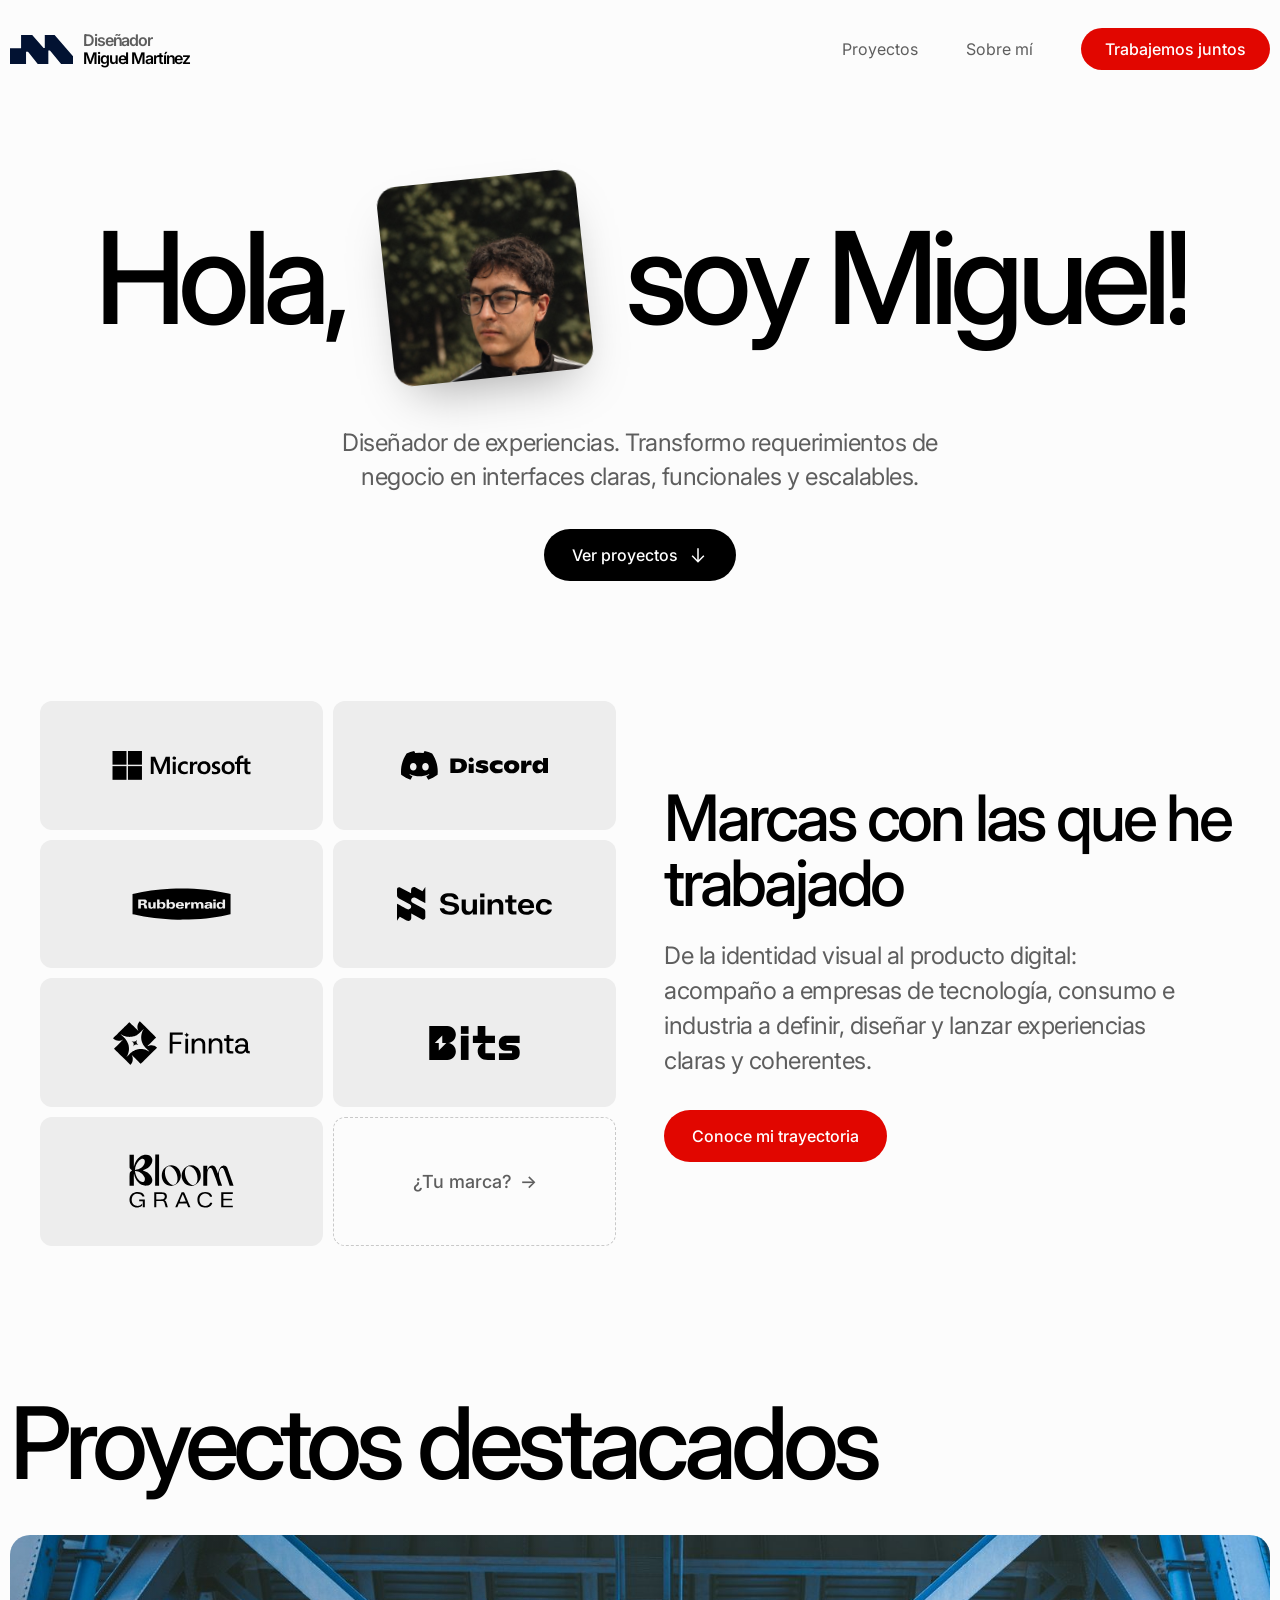
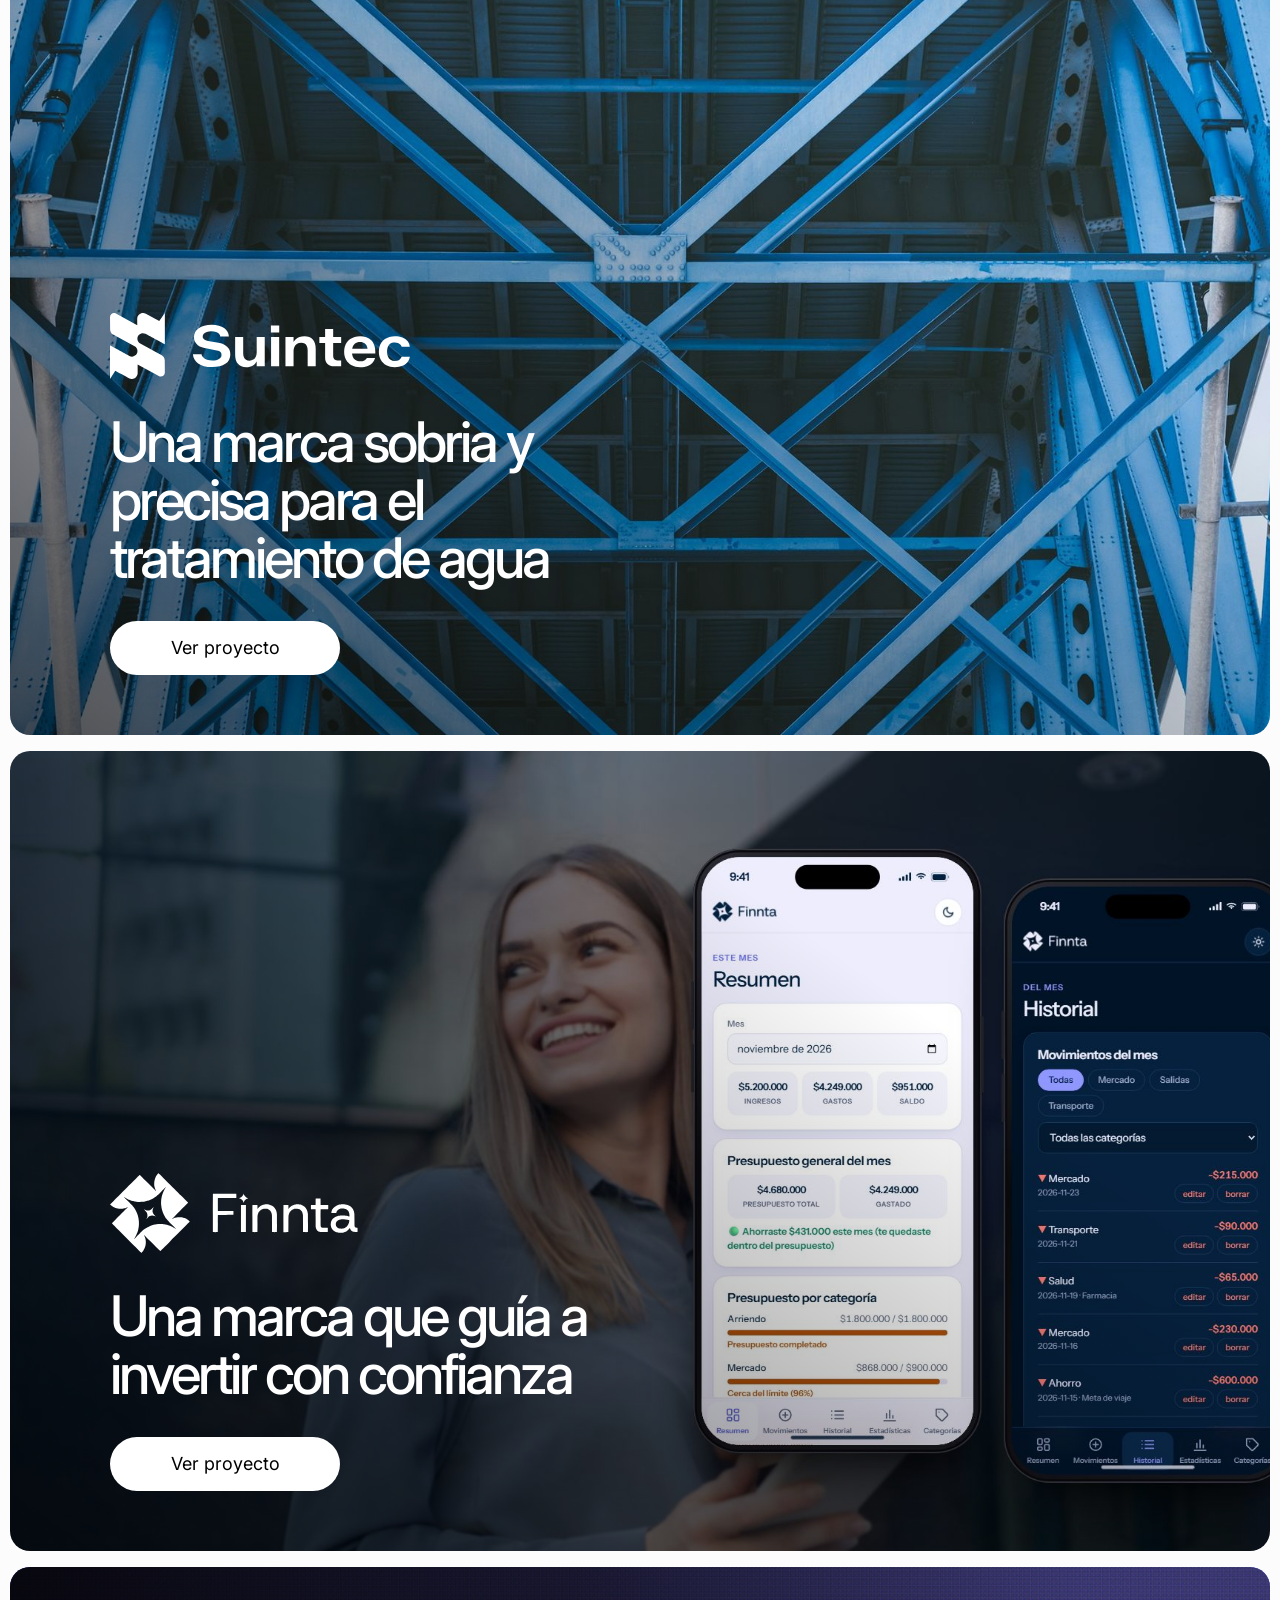
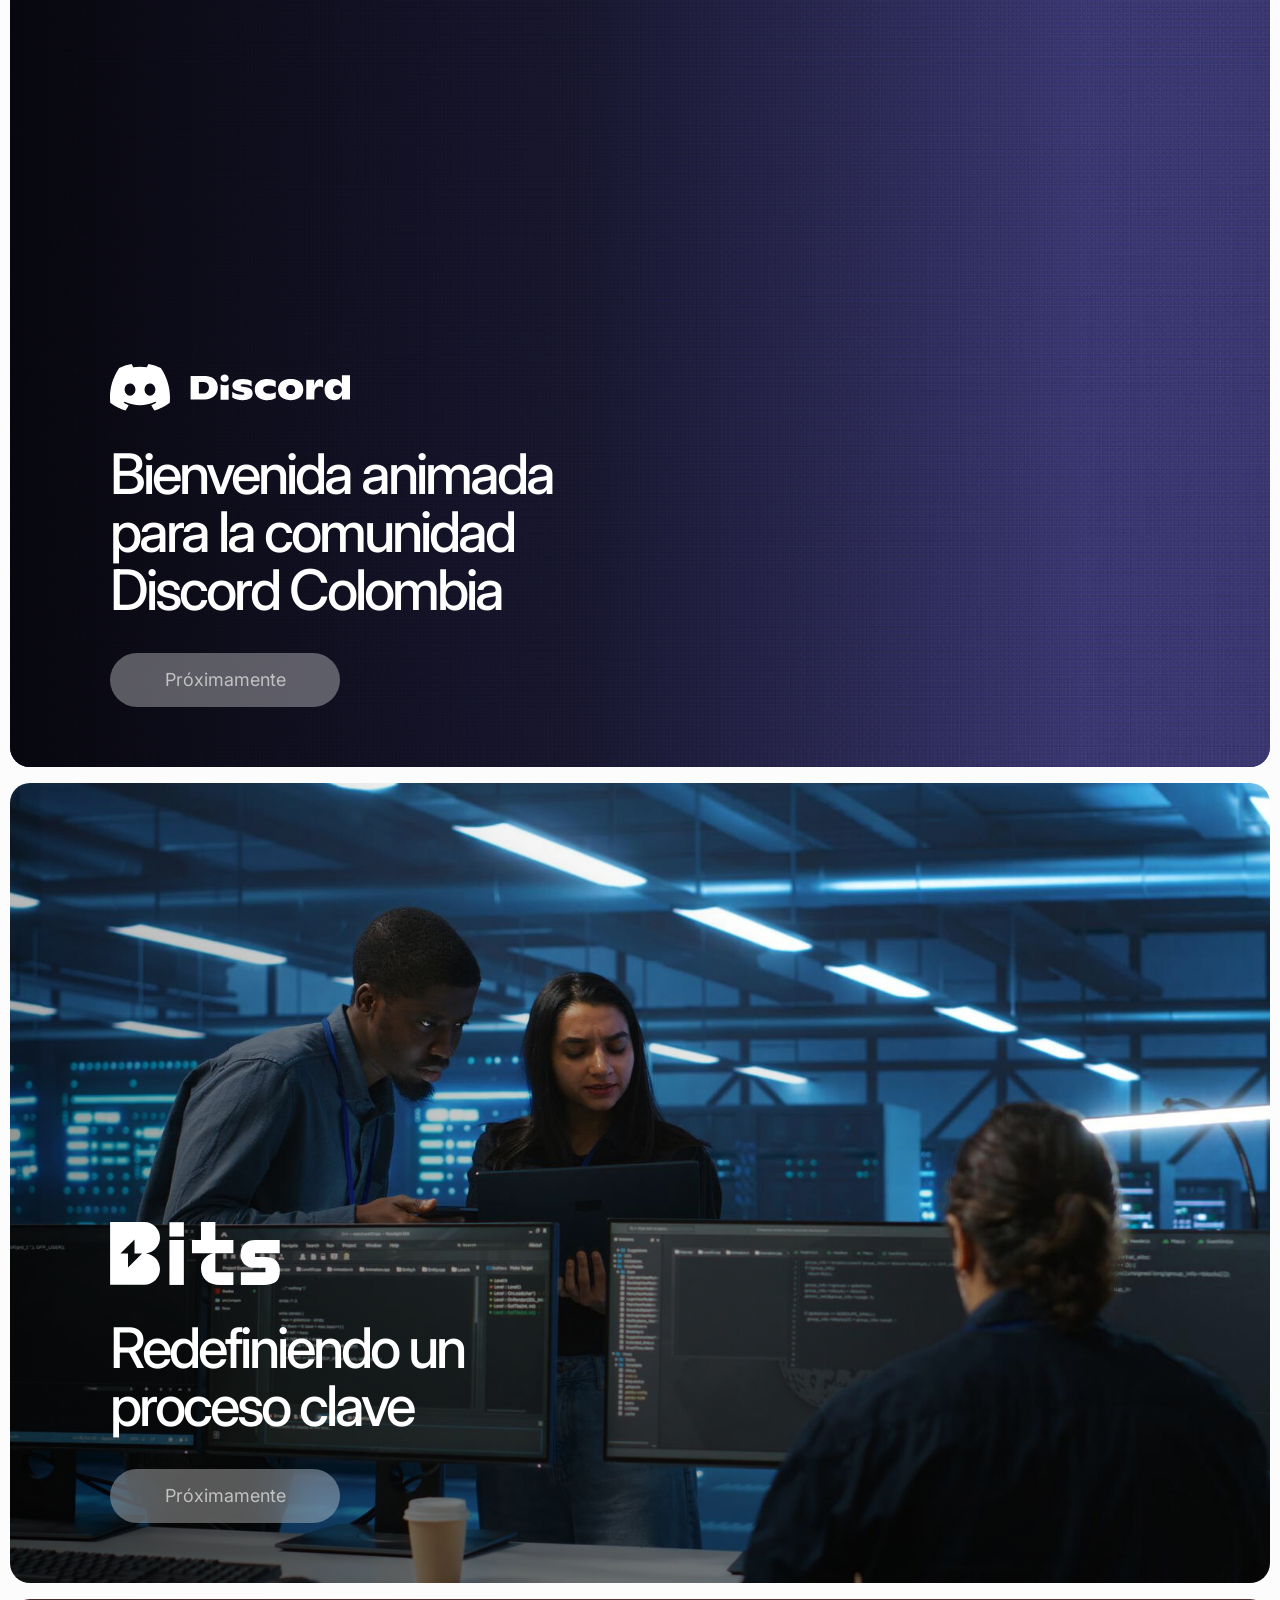
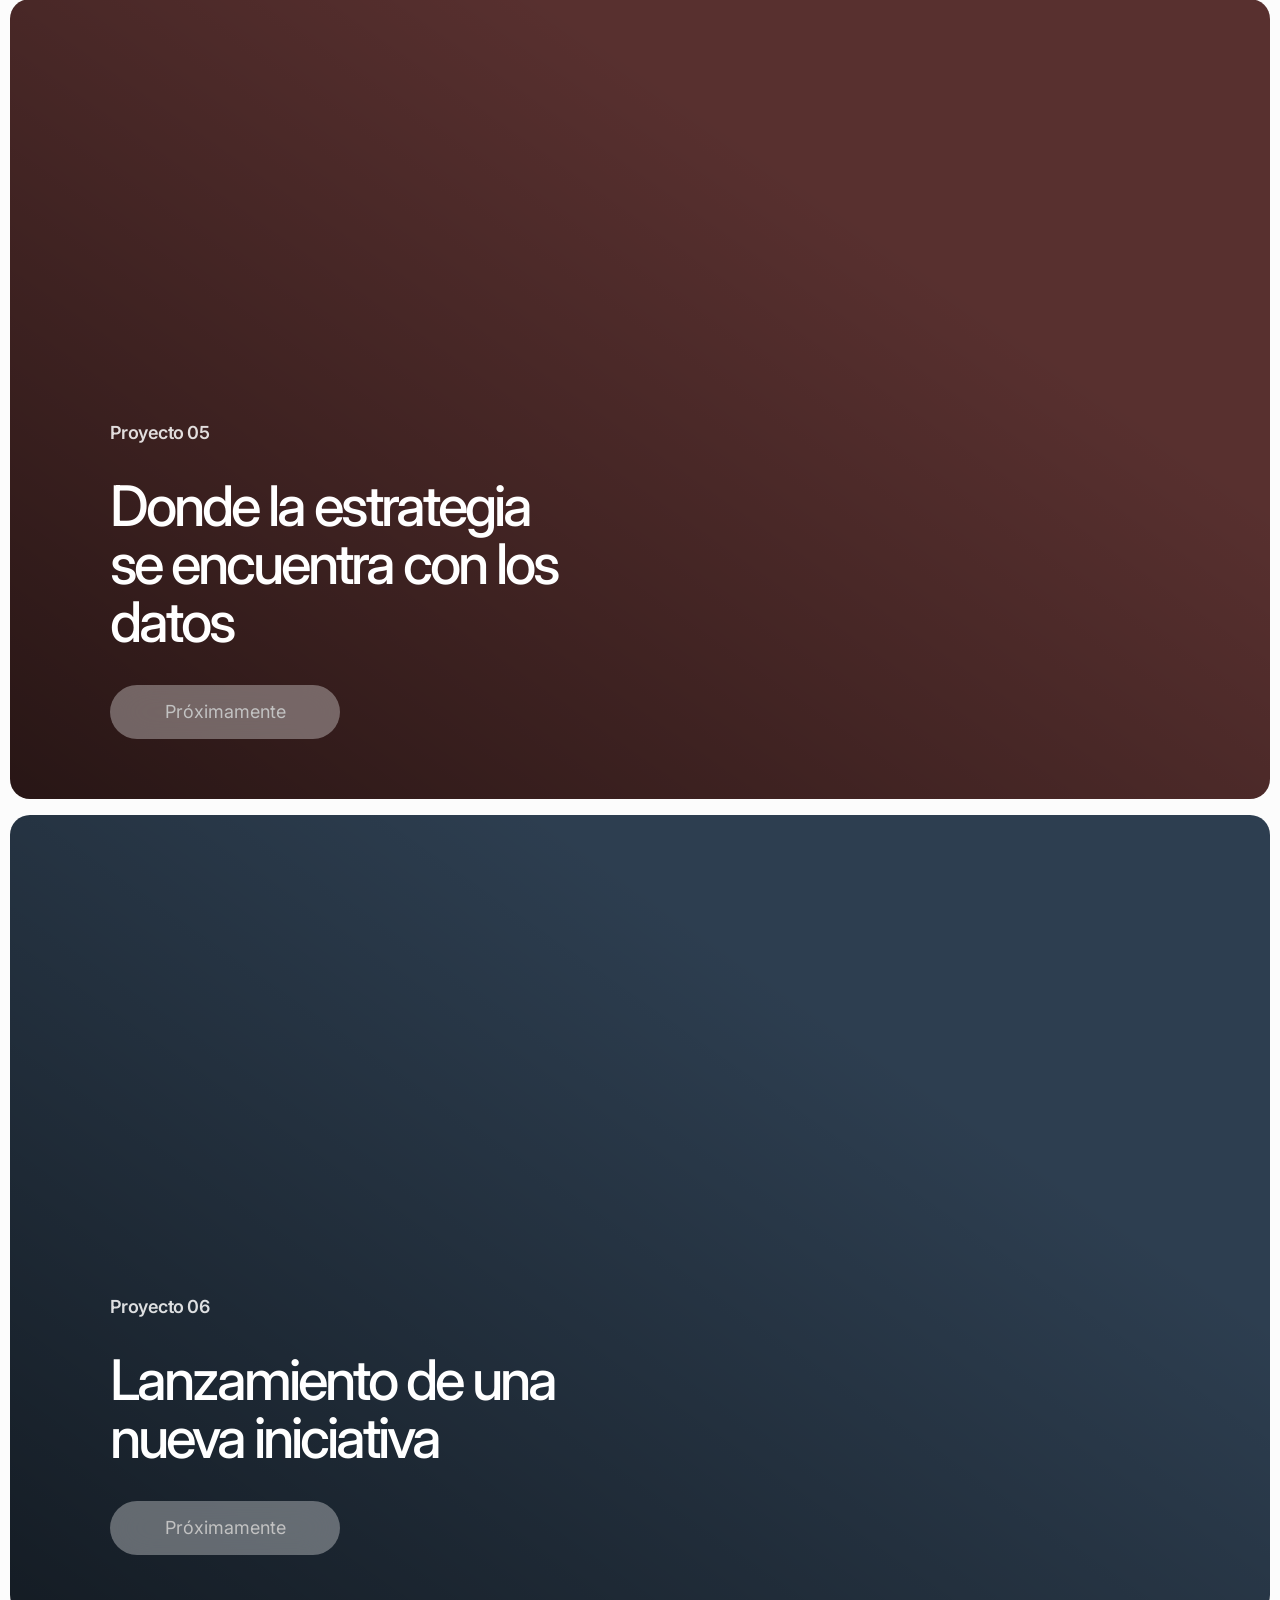
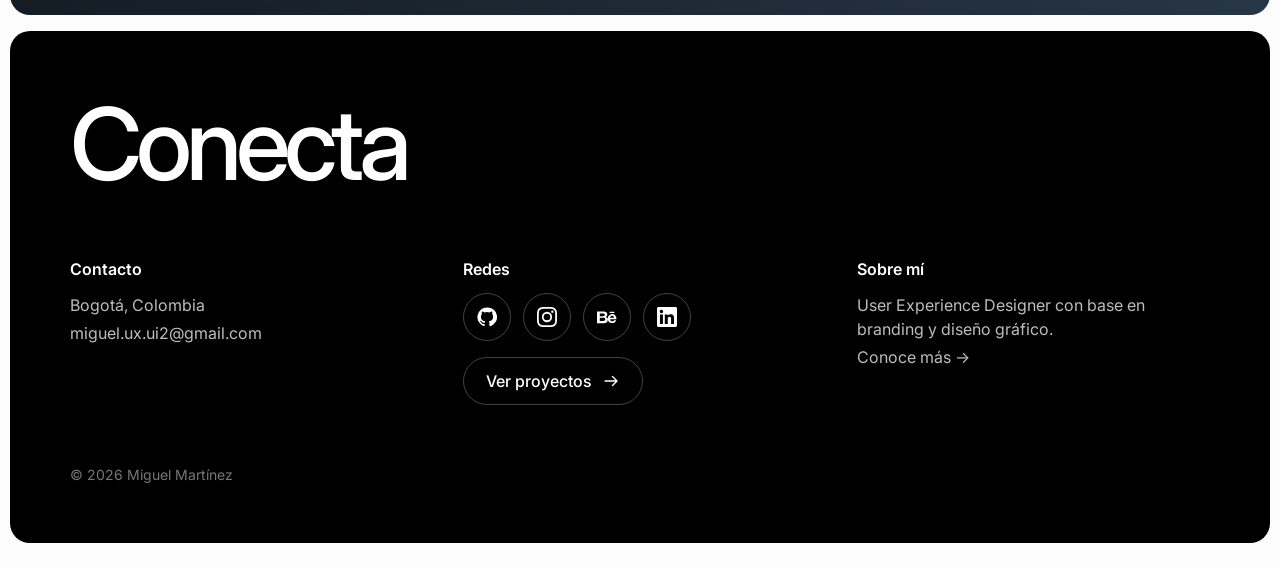
==== index.html @ db111c85 "Integrar main y subir versiones de caché (styles v=24, main v=10, projects v=12) Co-Authored-By: Cla" ====
<!DOCTYPE html>
<html lang="es">
<head>
  <meta charset="utf-8" />
  <meta name="viewport" content="width=device-width, initial-scale=1" />
  <title>Miguel Martínez | Diseñador UX</title>
  <meta name="description" content="Portafolio de Miguel Martínez — User Experience Designer." />
  <link rel="preconnect" href="https://fonts.googleapis.com" />
  <link rel="preconnect" href="https://fonts.gstatic.com" crossorigin />
  <link href="https://fonts.googleapis.com/css2?family=Inter:wght@300;400;500;600;700&display=swap" rel="stylesheet" />
  <link rel="stylesheet" href="css/styles.css?v=24" />
  <link rel="icon" href="favicon.svg" type="image/svg+xml" />
  <link rel="icon" href="favicon-32.png" type="image/png" sizes="32x32" />
  <link rel="icon" href="favicon-16.png" type="image/png" sizes="16x16" />
  <link rel="apple-touch-icon" href="apple-touch-icon.png" />
  <script>
    /* Animación de entrada del hero: solo en la primera visita */
    try {
      if (!localStorage.getItem("heroIntroVisto") && !matchMedia("(prefers-reduced-motion: reduce)").matches) {
        document.documentElement.classList.add("hero-intro");
        localStorage.setItem("heroIntroVisto", "1");
      }
    } catch (e) {}
  </script>
</head>
<body>

  <!-- ===== Navegación ===== -->
  <header class="navbar">
    <a href="./" class="brand" aria-label="Inicio">
      <svg class="brand-mark" viewBox="0 0 1206 553" aria-hidden="true" focusable="false"><polygon fill="currentColor" points="212,0 425,0 643,250 666,250 666,0 854,0 1206,405 1206,553 978,553 765,296 734,296 734,553 531,553 345,320 307,320 307,553 0,553 0,251 212,251"/></svg>
      <span class="brand-name">
        <span class="brand-role">Diseñador</span>
        <span class="brand-title">Miguel Martínez</span>
      </span>
    </a>

    <button class="menu-button" aria-label="Abrir menú" aria-expanded="false">
      <span></span><span></span>
    </button>

    <nav class="nav-menu">
      <a href="proyectos" class="nav-link">Proyectos</a>
      <a href="sobre-mi" class="nav-link">Sobre mí</a>
      <a href="#contacto" class="nav-cta">Trabajemos juntos</a>
    </nav>
  </header>

  <!-- ===== Hero: Hola, soy Miguel! ===== -->
  <section class="hero" aria-labelledby="hero-title">
    <h1 id="hero-title" class="hero-title" aria-label="Hola, soy Miguel!">
      <span class="hero-word" aria-hidden="true"><span class="hero-char" style="--i:0">H</span><span class="hero-char" style="--i:1">o</span><span class="hero-char" style="--i:2">l</span><span class="hero-char" style="--i:3">a</span><span class="hero-char" style="--i:4">,</span></span>
      <span class="hero-photo" aria-hidden="true" style="--i:6">
        <img src="img/Imagenes/retrato-miguel.jpg" alt="" width="941" height="1672" fetchpriority="high" />
      </span>
      <span class="hero-word" aria-hidden="true"><span class="hero-char" style="--i:7">s</span><span class="hero-char" style="--i:8">o</span><span class="hero-char" style="--i:9">y</span> <span class="hero-char" style="--i:10">M</span><span class="hero-char" style="--i:11">i</span><span class="hero-char" style="--i:12">g</span><span class="hero-char" style="--i:13">u</span><span class="hero-char" style="--i:14">e</span><span class="hero-char" style="--i:15">l</span><span class="hero-char" style="--i:16">!</span></span>
    </h1>
    <p class="hero-lead">Diseñador de experiencias. Transformo requerimientos de negocio en interfaces claras, funcionales y escalables.</p>
    <a href="#proyectos" class="hero-cta">
      Ver proyectos
      <svg viewBox="0 0 24 24" fill="none" stroke="currentColor" stroke-width="1.8" aria-hidden="true"><path d="M12 4v16M5 13l7 7 7-7"/></svg>
    </a>
  </section>

  <!-- ===== Marcas con las que he trabajado ===== -->
  <section class="clients" aria-labelledby="clients-title">
    <ul class="clients-grid" aria-label="Marcas con las que he trabajado">
      <li class="clients-tile"><img src="img/logos/clientes/microsoft.svg" alt="Microsoft" width="512" height="110" loading="lazy" style="--h: 30px" /></li>
      <li class="clients-tile"><img src="img/logos/clientes/discord.svg" alt="Discord" width="512" height="100" loading="lazy" style="--h: 29px" /></li>
      <li class="clients-tile"><img src="img/logos/clientes/rubbermaid.svg" alt="Rubbermaid" width="1275" height="414" loading="lazy" style="--h: 32px" /></li>
      <li class="clients-tile"><a href="suintec" aria-label="Suintec, ver caso de estudio"><img src="img/logos/clientes/suintec.svg" alt="" width="783" height="171" loading="lazy" style="--h: 34px" /></a></li>
      <li class="clients-tile"><a href="finnta" aria-label="Finnta, ver caso de estudio"><img src="img/logos/clientes/finnta.svg" alt="" width="1370" height="442" loading="lazy" style="--h: 44px" /></a></li>
      <li class="clients-tile"><img src="img/logos/clientes/bits.svg" alt="Bits" width="1787" height="664" loading="lazy" style="--h: 34px" /></li>
      <li class="clients-tile"><img src="img/logos/clientes/bloom-grace.svg" alt="Bloom Grace" width="824" height="422" loading="lazy" style="--h: 54px" /></li>
      <li class="clients-tile clients-tile--cta"><a href="#contacto">¿Tu marca?<span aria-hidden="true">→</span></a></li>
    </ul>
    <div class="clients-text">
      <h2 id="clients-title" class="clients-title">Marcas con las que he trabajado</h2>
      <p class="clients-lead">De la identidad visual al producto digital: acompaño a empresas de tecnología, consumo e industria a definir, diseñar y lanzar experiencias claras y coherentes.</p>
      <a href="sobre-mi" class="hero-cta clients-cta">Conoce mi trayectoria</a>
    </div>
  </section>

  <!-- ===== Proyectos destacados ===== -->
  <main id="proyectos" class="featured-work">
    <h2 class="heading">Proyectos destacados</h2>

    <!-- Las tarjetas se generan desde js/projects.js -->
    <div id="projects" class="case-studies"></div>
  </main>

  <!-- ===== Footer / Contacto ===== -->
  <section id="contacto" class="footer-section">

    <footer class="footer">
      <h2 class="heading">Conecta</h2>
      <div class="footer-grid">
        <div>
          <h3 class="footer-label">Contacto</h3>
          <p>Bogotá, Colombia</p>
          <a href="mailto:miguel.ux.ui2@gmail.com">miguel.ux.ui2@gmail.com</a>
        </div>
        <div>
          <h3 class="footer-label">Redes</h3>
          <ul class="social" aria-label="Redes sociales">
            <li><a href="https://github.com/Miguel-UX-UI" target="_blank" rel="noopener noreferrer" aria-label="GitHub de Miguel Martínez (se abre en una pestaña nueva)" title="GitHub">
              <svg viewBox="0 0 24 24" fill="currentColor" aria-hidden="true" focusable="false"><path d="M12 .5a11.5 11.5 0 0 0-3.64 22.41c.58.1.79-.25.79-.56v-2c-3.2.7-3.88-1.37-3.88-1.37-.52-1.33-1.28-1.69-1.28-1.69-1.05-.71.08-.7.08-.7 1.16.08 1.77 1.19 1.77 1.19 1.03 1.77 2.7 1.26 3.36.96.1-.75.4-1.26.73-1.55-2.55-.29-5.24-1.28-5.24-5.69 0-1.26.45-2.29 1.19-3.1-.12-.29-.52-1.46.11-3.05 0 0 .97-.31 3.17 1.18a11 11 0 0 1 5.77 0c2.2-1.49 3.17-1.18 3.17-1.18.63 1.59.23 2.76.11 3.05.74.81 1.19 1.84 1.19 3.1 0 4.42-2.7 5.39-5.26 5.68.41.36.78 1.06.78 2.14v3.17c0 .31.21.67.8.56A11.5 11.5 0 0 0 12 .5Z"/></svg>
            </a></li>
            <li><a href="https://www.instagram.com/branderos.co/" target="_blank" rel="noopener noreferrer" aria-label="Instagram de Branderos (se abre en una pestaña nueva)" title="Instagram">
              <svg viewBox="0 0 24 24" fill="currentColor" aria-hidden="true" focusable="false"><path d="M12 2.16c3.2 0 3.58.01 4.85.07 1.17.05 1.8.25 2.23.41.56.22.96.48 1.38.9.42.42.68.82.9 1.38.16.42.36 1.06.41 2.23.06 1.27.07 1.65.07 4.85s-.01 3.58-.07 4.85c-.05 1.17-.25 1.8-.41 2.23-.22.56-.48.96-.9 1.38-.42.42-.82.68-1.38.9-.42.16-1.06.36-2.23.41-1.27.06-1.65.07-4.85.07s-3.58-.01-4.85-.07c-1.17-.05-1.8-.25-2.23-.41a3.72 3.72 0 0 1-1.38-.9 3.72 3.72 0 0 1-.9-1.38c-.16-.42-.36-1.06-.41-2.23C2.17 15.58 2.16 15.2 2.16 12s.01-3.58.07-4.85c.05-1.17.25-1.8.41-2.23.22-.56.48-.96.9-1.38.42-.42.82-.68 1.38-.9.42-.16 1.06-.36 2.23-.41C8.42 2.17 8.8 2.16 12 2.16M12 0C8.74 0 8.33.01 7.05.07 5.78.13 4.9.33 4.14.63a5.88 5.88 0 0 0-2.13 1.38A5.88 5.88 0 0 0 .63 4.14C.33 4.9.13 5.78.07 7.05.01 8.33 0 8.74 0 12s.01 3.67.07 4.95c.06 1.27.26 2.15.56 2.91.31.79.72 1.46 1.38 2.13a5.88 5.88 0 0 0 2.13 1.38c.76.3 1.64.5 2.91.56C8.33 23.99 8.74 24 12 24s3.67-.01 4.95-.07c1.27-.06 2.15-.26 2.91-.56a5.88 5.88 0 0 0 2.13-1.38 5.88 5.88 0 0 0 1.38-2.13c.3-.76.5-1.64.56-2.91.06-1.28.07-1.69.07-4.95s-.01-3.67-.07-4.95c-.06-1.27-.26-2.15-.56-2.91a5.88 5.88 0 0 0-1.38-2.13A5.88 5.88 0 0 0 19.86.63C19.1.33 18.22.13 16.95.07 15.67.01 15.26 0 12 0Zm0 5.84a6.16 6.16 0 1 0 0 12.32 6.16 6.16 0 0 0 0-12.32ZM12 16a4 4 0 1 1 0-8 4 4 0 0 1 0 8Zm6.4-11.85a1.44 1.44 0 1 0 0 2.88 1.44 1.44 0 0 0 0-2.88Z"/></svg>
            </a></li>
            <li><a href="https://www.behance.net/MMMartinez" target="_blank" rel="noopener noreferrer" aria-label="Behance de Miguel Martínez (se abre en una pestaña nueva)" title="Behance">
              <svg viewBox="0 0 24 24" fill="currentColor" aria-hidden="true" focusable="false"><path d="M7.8 5.5c.67 0 1.28.06 1.83.18.55.12 1.02.31 1.42.58.39.27.7.62.92 1.07.22.44.33.99.33 1.64 0 .7-.16 1.29-.48 1.76-.32.47-.79.85-1.42 1.15.86.25 1.5.68 1.92 1.3.42.62.63 1.37.63 2.25 0 .71-.14 1.32-.41 1.84-.27.52-.64.94-1.1 1.27-.46.33-.99.57-1.58.73-.59.16-1.2.24-1.83.24H0V5.5h7.8Zm-.41 5.46c.56 0 1.01-.13 1.37-.4.36-.26.53-.69.53-1.28 0-.33-.06-.6-.18-.81a1.3 1.3 0 0 0-.47-.49 1.97 1.97 0 0 0-.68-.25 4.2 4.2 0 0 0-.8-.07H3.37v3.3h4.02Zm.2 5.73c.31 0 .6-.03.88-.09.28-.06.52-.16.73-.3.21-.14.38-.33.5-.57.13-.24.19-.55.19-.92 0-.73-.21-1.25-.62-1.56-.41-.31-.96-.47-1.64-.47H3.37v3.91H7.6ZM16.48 16.6c.42.41 1.03.62 1.82.62.57 0 1.06-.14 1.47-.43.41-.29.66-.59.75-.91h2.48c-.4 1.23-1.01 2.11-1.83 2.64-.82.53-1.81.8-2.98.8-.81 0-1.54-.13-2.19-.39a4.6 4.6 0 0 1-1.65-1.1 4.97 4.97 0 0 1-1.04-1.7 6.23 6.23 0 0 1-.37-2.18c0-.77.13-1.49.38-2.15a5.04 5.04 0 0 1 2.78-2.89 5.4 5.4 0 0 1 2.14-.42c.88 0 1.65.17 2.31.51.66.34 1.2.8 1.62 1.38.42.58.72 1.24.91 1.98.18.74.25 1.51.19 2.32h-7.4c.04.93.28 1.6.71 2.01Zm3.18-5.4c-.34-.37-.85-.56-1.54-.56-.45 0-.82.08-1.12.23-.3.15-.53.34-.71.56-.18.22-.3.46-.37.71-.07.25-.11.47-.12.67h4.58c-.13-.71-.37-1.24-.72-1.61Zm-4.5-5.37h5.74v1.4h-5.74v-1.4Z"/></svg>
            </a></li>
            <li><a href="https://www.linkedin.com/in/miguelmartinezmo/" target="_blank" rel="noopener noreferrer" aria-label="LinkedIn de Miguel Martínez (se abre en una pestaña nueva)" title="LinkedIn">
              <svg viewBox="0 0 24 24" fill="currentColor" aria-hidden="true" focusable="false"><path d="M20.45 20.45h-3.56v-5.57c0-1.33-.02-3.04-1.85-3.04-1.85 0-2.14 1.45-2.14 2.94v5.67H9.34V9h3.41v1.56h.05c.48-.9 1.64-1.85 3.37-1.85 3.6 0 4.27 2.37 4.27 4.67v6.07ZM5.34 7.43a2.06 2.06 0 1 1 0-4.13 2.06 2.06 0 0 1 0 4.13ZM7.12 20.45H3.56V9h3.56v11.45ZM22.22 0H1.77C.79 0 0 .77 0 1.73v20.54C0 23.23.79 24 1.77 24h20.45c.98 0 1.78-.77 1.78-1.73V1.73C24 .77 23.2 0 22.22 0Z"/></svg>
            </a></li>
          </ul>
          <a href="proyectos" class="footer-button">Ver proyectos<svg viewBox="0 0 24 24" fill="none" stroke="currentColor" stroke-width="1.8" stroke-linecap="round" stroke-linejoin="round" aria-hidden="true" focusable="false"><path d="M4 12h16M14 6l6 6-6 6"/></svg></a>
        </div>
        <div>
          <h3 class="footer-label">Sobre mí</h3>
          <p>User Experience Designer con base en branding y diseño gráfico.</p>
          <a href="sobre-mi">Conoce más →</a>
        </div>
      </div>
      <p class="footer-copy">© <span id="year"></span> Miguel Martínez</p>
    </footer>
  </section>

  <script src="js/projects.js?v=12"></script>
  <script src="js/main.js?v=10"></script>
</body>
</html>
---- css/styles.css ----
/* ===== Base ===== */
:root {
  --bg: #fcfcfc;
  --text: #000;
  --muted: #5e5e5e;
  --hover: #dfdfdf;
  --red: #e10600;
  --red-dark: #b00500;
  --radius: 20px;
  --max: 1440px;
  --font: "Inter", system-ui, -apple-system, "Segoe UI", sans-serif;
}

*,
*::before,
*::after { box-sizing: border-box; }

html { scroll-behavior: smooth; overflow-x: hidden; }

body {
  margin: 0;
  background: var(--bg);
  color: var(--text);
  font-family: var(--font);
  -webkit-font-smoothing: antialiased;
  overflow-x: clip;
}

a { color: inherit; text-decoration: none; }
img { max-width: 100%; display: block; }

/* ===== Navbar ===== */
.navbar {
  display: flex;
  align-items: center;
  justify-content: space-between;
  width: min(var(--max), 100% - 20px);
  margin: 24px auto;
  padding: 0;
  height: 50px;
  position: relative;
  z-index: 10;
}

.brand { display: flex; align-items: center; gap: 10px; }

.brand-mark {
  display: block;
  width: 63px;
  height: 29px; /* alto de la mayúscula de "Diseñador" a la línea base de "Miguel Martínez" */
  flex: none;
  color: #021232;
}

.brand-name { display: flex; flex-direction: column; gap: 2px; }
.brand-role,
.brand-title {
  font-size: 16px;
  font-weight: 600;
  letter-spacing: -.07em;
  line-height: 1;
}
.brand-role { color: var(--muted); }

.nav-menu { display: flex; align-items: center; }

.nav-link {
  display: inline-flex;
  align-items: center;
  height: 42px;
  padding: 0 24px;
  border-radius: 180px;
  font-size: 16px;
  color: var(--muted);
  transition: background-color .4s, color .4s;
}
.nav-link:hover { background: var(--hover); color: var(--text); }
.nav-link.is-current { color: var(--text); font-weight: 500; }

.nav-cta {
  display: inline-flex;
  align-items: center;
  height: 42px;
  margin-left: 24px;
  padding: 0 24px;
  border-radius: 180px;
  font-size: 16px;
  font-weight: 500;
  color: #fff;
  background: var(--red);
  transition: background-color .4s, transform .4s;
}
.nav-cta:hover { background: var(--red-dark); transform: scale(1.04); }

.menu-button {
  display: none;
  background: none;
  border: 0;
  width: 40px;
  height: 40px;
  cursor: pointer;
  flex-direction: column;
  justify-content: center;
  gap: 6px;
  padding: 8px;
}
.menu-button span { display: block; height: 2px; background: #000; }

/* ===== Títulos grandes ===== */
.heading {
  margin: 0 0 40px;
  font-size: 100px;
  font-weight: 500;
  line-height: 1.05;
  letter-spacing: -6px;
}

/* ===== Hero inicio: "Hola, soy Miguel!" ===== */
.hero {
  width: min(var(--max), 100% - 20px);
  margin: 0 auto;
  padding: 80px 0 120px;
  text-align: center;
}
.hero-title {
  display: flex;
  flex-wrap: wrap;
  align-items: center;
  justify-content: center;
  gap: 8px 40px;
  margin: 0;
  font-size: 128px;
  font-weight: 500;
  line-height: 1;
  letter-spacing: -.06em;
}
.hero-word { display: inline-block; }
.hero-photo {
  display: block;
  flex: none;
  width: 200px;
  perspective: 800px;
}
.hero-photo img {
  width: 100%;
  height: auto;
  aspect-ratio: 1 / 1;
  object-fit: cover;
  object-position: center 18%;
  border-radius: var(--radius);
  box-shadow: 0 24px 48px -20px rgba(0, 0, 0, .35);
  transform: rotate(-6deg);
  transition: transform .6s cubic-bezier(.2, .8, .2, 1), box-shadow .6s;
  will-change: transform;
}
.hero-photo.is-tilting img { transition: transform .12s ease-out, box-shadow .6s; }
.hero-lead {
  max-width: 620px;
  margin: 48px auto 0;
  color: var(--muted);
  font-size: 24px;
  line-height: 1.4;
  letter-spacing: -.02em;
}
.hero-cta {
  display: inline-flex;
  align-items: center;
  gap: 10px;
  height: 52px;
  margin-top: 36px;
  padding: 0 28px;
  border-radius: 180px;
  background: #000;
  color: #fff;
  font-size: 16px;
  font-weight: 500;
  transition: background-color .4s, transform .4s;
}
.hero-cta svg { width: 20px; height: 20px; }
.hero-cta:hover { background: #333; transform: scale(1.04); }
.hero-cta:focus-visible { outline: 2px solid #000; outline-offset: 3px; }
/* Entrada del hero (solo primera visita; la clase la pone un script en <head>) */
.hero-char { display: inline-block; }
.hero-intro .hero-word { overflow: hidden; padding-bottom: .16em; margin-bottom: -.16em; }
.hero-intro .hero-char {
  opacity: 0;
  transform: translateY(105%);
  animation: hero-char-in .9s cubic-bezier(.2, .8, .2, 1) forwards;
  animation-delay: calc(.15s + var(--i) * .045s);
}
.hero-intro .hero-photo {
  opacity: 0;
  transform: scale(.6) rotate(10deg);
  animation: hero-photo-in 1s cubic-bezier(.2, .9, .25, 1.15) forwards;
  animation-delay: calc(.15s + var(--i) * .045s);
}
.hero-intro .hero-lead,
.hero-intro .hero-cta {
  opacity: 0;
  transform: translateY(16px);
  animation: hero-fade-up .8s cubic-bezier(.2, .8, .2, 1) forwards;
  animation-delay: 1s;
}
.hero-intro .hero-cta { animation-delay: 1.12s; }
@keyframes hero-char-in { to { opacity: 1; transform: none; } }
@keyframes hero-photo-in { to { opacity: 1; transform: none; } }
@keyframes hero-fade-up { to { opacity: 1; transform: none; } }
#proyectos { scroll-margin-top: 24px; }

@media (max-width: 991px) {
  .hero { padding: 56px 0 96px; }
  .hero-title { font-size: 88px; gap: 8px 28px; }
  .hero-photo { width: 150px; }
}
@media (max-width: 767px) {
  .hero { padding: 40px 0 72px; }
  .hero-title { flex-direction: column; font-size: 60px; gap: 20px; }
  .hero-photo { width: 160px; order: -1; }
  .hero-lead { margin-top: 28px; font-size: 19px; padding: 0 8px; }
}
@media (prefers-reduced-motion: reduce) {
  .hero-photo img, .hero-photo.is-tilting img { transition: none; }
  .hero-intro .hero-char, .hero-intro .hero-photo, .hero-intro .hero-lead, .hero-intro .hero-cta { animation: none; opacity: 1; transform: none; }
}

/* ===== Marcas con las que he trabajado (inicio) ===== */
.clients {
  display: grid;
  grid-template-columns: minmax(0, 1fr) minmax(0, 1fr);
  align-items: center;
  gap: 48px;
  width: min(1200px, 100% - 20px);
  margin: 0 auto;
  padding: 0 0 104px;
}
.clients-grid {
  display: grid;
  grid-template-columns: repeat(2, minmax(0, 1fr));
  gap: 10px;
  margin: 0;
  padding: 0;
  list-style: none;
}
.clients-tile {
  display: grid;
  place-items: center;
  aspect-ratio: 11 / 5;
  border-radius: 12px;
  background: #ededed;
}
.clients-tile > a { display: grid; place-items: center; width: 100%; height: 100%; border-radius: inherit; }
.clients-tile img {
  width: auto;
  height: var(--h, 40px);
  max-width: 70%;
  object-fit: contain;
  transition: transform .4s cubic-bezier(.2, .8, .2, 1);
}
.clients-tile > a:hover img { transform: scale(1.06); }
.clients-tile > a:focus-visible { outline: 2px solid #000; outline-offset: 3px; }
.clients-tile--cta { background: transparent; border: 1.5px dashed #c9c9c9; }
.clients-tile--cta a { gap: 8px; display: flex; align-items: center; justify-content: center; color: var(--muted); font-size: 18px; font-weight: 500; transition: color .3s, background-color .3s; }
.clients-tile--cta a:hover { color: var(--text); background: #f3f3f3; }
.clients-title {
  margin: 0;
  font-size: 64px;
  font-weight: 500;
  line-height: 1.02;
  letter-spacing: -.05em;
}
.clients-lead {
  max-width: 520px;
  margin: 24px 0 0;
  color: var(--muted);
  font-size: 24px;
  line-height: 1.45;
  letter-spacing: -.02em;
}
.clients-text .hero-cta { margin-top: 32px; }
.clients-cta { background: var(--red); }
.clients-cta:hover { background: var(--red-dark); }

@media (max-width: 991px) {
  .clients { grid-template-columns: 1fr; gap: 40px; padding-bottom: 96px; }
  .clients-text { order: -1; }
  .clients-title { font-size: 52px; }
  .clients-lead { font-size: 21px; }
  .clients-grid { grid-template-columns: repeat(4, minmax(0, 1fr)); }
  .clients-tile img { height: calc(var(--h, 40px) * .8); }
}
@media (max-width: 767px) {
  .clients { gap: 28px; padding-bottom: 72px; }
  .clients-text { padding: 0 8px; }
  .clients-title { font-size: 40px; }
  .clients-lead { margin-top: 16px; font-size: 18px; }
  .clients-text .hero-cta { margin-top: 24px; }
  .clients-grid { grid-template-columns: repeat(2, minmax(0, 1fr)); gap: 8px; }
  .clients-tile img { height: calc(var(--h, 40px) * .75); }
}
@media (prefers-reduced-motion: reduce) {
  .clients-tile img { transition: none; }
}

/* ===== Proyectos destacados ===== */
.featured-work { width: min(var(--max), 100% - 20px); margin: 0 auto; padding-top: 40px; }

.case-studies { display: flex; flex-direction: column; gap: 16px; }

.case-study {
  height: 800px;
  border-radius: var(--radius);
  padding: 60px 100px;
  display: flex;
  overflow: hidden;
}

.case-study-content {
  display: flex;
  flex-direction: column;
  justify-content: flex-end;
  gap: 34px;
  width: 100%;
}

.case-study-logo { width: var(--logo-w, 148px); max-width: 100%; height: auto; }
.case-study-client {
  color: #fff;
  font-size: 18px;
  font-weight: 600;
  letter-spacing: -.03em;
  opacity: .85;
}

.case-study-text { display: flex; flex-direction: column; gap: 34px; }
/* Tarjeta con video de fondo */
.case-study.has-video { position: relative; isolation: isolate; }
.case-study-video { position: absolute; inset: 0; z-index: -2; width: 100%; height: 100%; object-fit: cover; }
.case-study.has-video::before {
  content: "";
  position: absolute;
  inset: 0;
  z-index: -1;
  background: linear-gradient(90deg, rgba(0, 0, 0, .88), rgba(0, 0, 0, .62) 45%, rgba(0, 0, 0, .08) 85%);
}

.h3-display {
  margin: 0;
  max-width: 480px;
  color: #fff;
  font-size: 56px;
  font-weight: 500;
  line-height: 58px;
  letter-spacing: -3px;
}

.case-study-button {
  display: inline-flex;
  align-items: center;
  justify-content: center;
  width: 230px;
  height: 54px;
  border-radius: 180px;
  background: #fff;
  color: #000;
  font-size: 18px;
  transition: transform .4s, background-color .4s;
}
a.case-study-button:hover { transform: scale(1.04); }
.case-study-button.is-disabled {
  background: rgba(255, 255, 255, .33);
  color: #c2c2c2;
  -webkit-backdrop-filter: blur(20px);
  backdrop-filter: blur(20px);
  cursor: default;
}

/* ===== Tema oscuro (Sobre mí) ===== */
body.dark { background: #000; color: #fff; }
body.dark .brand-mark { color: #fff; }
body.dark .brand-role { color: #8a8a8a; }
body.dark .brand-title { color: #fff; }
body.dark .nav-link { color: #9a9a9a; }
body.dark .nav-link:hover { background: #222; color: #fff; }
body.dark .nav-link.is-current { color: #fff; }
body.dark .menu-button span { background: #fff; }

/* ===== Sobre mí ===== */
.about { width: min(var(--max), 100% - 20px); margin: 0 auto; }

.about-statement {
  margin: 0;
  color: #fff;
  font-size: 100px;
  font-weight: 500;
  line-height: 1.05;
  letter-spacing: -6px;
}
.about-statement.first { margin-top: 160px; }
.about-statement.section { margin-bottom: 122px; }

.about-columns {
  display: flex;
  justify-content: space-between;
  align-items: stretch;
  padding-top: 58px;
}
.about-bio { width: 50%; }
.about-bio p {
  margin: 0 0 38px;
  color: #dbdbdb;
  font-size: 28px;
  line-height: 38px;
  letter-spacing: -1px;
}
.about-bio p:last-child { margin-bottom: 0; }
/* La columna de la foto toma exactamente la altura del texto */
.about-media { width: 50%; padding-left: 130px; position: relative; }
.about-media .about-photo {
  position: absolute;
  top: 0;
  bottom: 0;
  left: 130px;
  width: calc(100% - 130px);
  height: 100%;
  aspect-ratio: auto;
  object-position: center 35%;
}

.about-photo {
  display: block;
  width: 100%;
  aspect-ratio: 4 / 5;
  object-fit: cover;
  border-radius: var(--radius);
}
.about-photo.placeholder {
  display: grid;
  place-items: center;
  background: linear-gradient(160deg, #2a2a2a, #141414);
  color: #6d6d6d;
  font-size: 18px;
}

.about-block { margin-top: 185px; }

/* Experiencia */
.experience-row {
  display: flex;
  justify-content: space-between;
  align-items: center;
  min-height: 72px;
  padding: 12px 0;
  border-bottom: 2px solid #fff;
  gap: 24px;
}
.experience-line { color: #fff; font-size: 28px; letter-spacing: -.5px; }
.experience-time { width: 260px; flex-shrink: 0; }
.experience-place { flex: 1; display: flex; gap: 13px; align-items: baseline; }
.experience-place .fade { opacity: .35; }
.experience-title { width: 430px; text-align: right; }

.about-buttons {
  display: flex;
  justify-content: flex-end;
  gap: 17px;
  margin: 34px 0;
}
.pill {
  display: inline-flex;
  align-items: center;
  justify-content: center;
  height: 54px;
  padding: 0 40px;
  border-radius: 180px;
  background: #858382;
  color: #fff;
  font-size: 18px;
  transition: background-color .4s, transform .4s;
}
.pill:hover { transform: scale(1.04); }
.pill:has(.pill-icon) { gap: 10px; padding: 0 32px; }
.pill-icon { width: 20px; height: 20px; flex: none; }
.case .pill-icon[fill="none"] { fill: none; }
.pill.red { background: var(--red); }
.pill.red:hover { background: var(--red-dark); }

/* Servicios */
.services {
  display: flex;
  justify-content: space-between;
  align-items: flex-start;
  gap: 40px;
}
.service-list {
  margin: 10px 0;
  padding: 0;
  list-style: none;
  color: #818181;
  font-size: 28px;
  line-height: 40px;
}

/* Imagen a todo el ancho */
.about-wide {
  width: 100vw;
  margin: 94px 0 94px calc(50% - 50vw);
  height: 70vh;
  min-height: 420px;
  background: #1a1a1a;
  display: block;
  overflow: hidden;
}

.about-wide img {
  display: block;
  width: 100%;
  height: 100%;
  object-fit: cover;
}

/* ===== Footer ===== */
.footer-section { width: min(var(--max), 100% - 20px); margin: 0 auto; padding: 16px 0 24px; }


.footer {
  padding: 60px;
  border-radius: var(--radius);
  background: #000;
  color: #fff;
  display: flex;
  flex-direction: column;
  gap: 61px;
}
body.dark .footer { background: #141414; }

.footer .heading { margin: 0; color: #fff; }

.footer-grid {
  display: grid;
  grid-template-columns: repeat(3, 1fr);
  gap: 40px;
  color: #bdbdbd;
  font-size: 16px;
  line-height: 1.5;
}
.footer-grid p { margin: 0 0 4px; }
.footer-grid a:hover { color: #fff; }

.footer-label {
  margin: 0 0 12px;
  color: #fff;
  font-size: 16px;
  font-weight: 600;
}

.social { list-style: none; margin: 0; padding: 0; display: flex; flex-wrap: wrap; gap: 12px; }
.social a {
  display: grid;
  place-items: center;
  width: 48px;
  height: 48px;
  border: 1px solid rgba(255, 255, 255, .25);
  border-radius: 50%;
  color: #fff;
  transition: background-color .3s, color .3s, border-color .3s, transform .3s;
}
.social svg { width: 20px; height: 20px; }
.footer-grid .social a:hover { background: #fff; border-color: #fff; color: #000; transform: translateY(-2px); }
.social a:focus-visible { outline: 2px solid #fff; outline-offset: 3px; }
.footer-button {
  display: inline-flex;
  align-items: center;
  gap: 10px;
  height: 48px;
  margin-top: 16px;
  padding: 0 22px;
  border: 1px solid rgba(255, 255, 255, .25);
  border-radius: 180px;
  color: #fff;
  font-size: 16px;
  font-weight: 500;
  transition: background-color .3s, color .3s, border-color .3s, transform .3s;
}
.footer-button svg { width: 18px; height: 18px; flex: none; }
.footer-grid .footer-button:hover { background: #fff; border-color: #fff; color: #000; transform: translateY(-2px); }
.footer-button:focus-visible { outline: 2px solid #fff; outline-offset: 3px; }
@media (prefers-reduced-motion: reduce) {
  .social a, .footer-button { transition: none; }
  .footer-grid .social a:hover, .footer-grid .footer-button:hover { transform: none; }
}

.footer-copy { margin: 0; color: #777; font-size: 14px; }

/* ===== Caso de estudio ===== */
.case { width: min(var(--max), 100% - 20px); margin: 0 auto; padding-top: 16px; }

/* Página de caso con portada oscura a todo el ancho */
body.case-page .case { padding-top: 0; }
body.case-page .navbar { position: absolute; top: 0; left: 0; right: 0; z-index: 20; }
body.case-page .brand-mark { color: #fff; }
body.case-page .brand-role { color: rgba(255, 255, 255, .7); }
body.case-page .brand-title { color: #fff; }
body.case-page .nav-link { color: rgba(255, 255, 255, .75); }
body.case-page .nav-link:hover { background: rgba(255, 255, 255, .14); color: #fff; }
body.case-page .nav-link.is-current { color: #fff; }
body.case-page .menu-button span { background: #fff; }

.case-dark {
  width: 100vw;
  margin-left: calc(50% - 50vw);
  padding-bottom: 120px;
  background: #071015;
  color: #e6fff2;
}
.case-dark > :not(.case-hero) { width: min(var(--max), 100% - 20px); margin-left: auto; margin-right: auto; }
.case-dark .case-meta { border-color: rgba(230, 255, 242, .15); }
.case-dark .case-meta-label { color: rgba(230, 255, 242, .55); }
.case-dark .case-lead strong { color: #5aacfe; }
.case-dark .case-columns p { color: rgba(230, 255, 242, .75); }
.case-dark .case-columns strong { color: #fff; }

.case-hero {
  position: relative;
  height: 100vh;
  min-height: 600px;
  max-height: 1100px;
  overflow: hidden;
  background: #071015;
  color: #fff;
}
.case-hero picture { display: block; height: 100%; }
.case-hero-img { width: 100%; height: 100%; object-fit: cover; }
.case-hero::after {
  content: "";
  position: absolute;
  inset: 0;
  background:
    linear-gradient(180deg, rgba(7, 16, 21, .55) 0%, rgba(7, 16, 21, 0) 22%, rgba(7, 16, 21, .25) 55%, rgba(7, 16, 21, .85) 82%, #071015 100%),
    linear-gradient(35deg, rgba(47, 79, 243, .45), rgba(47, 79, 243, 0) 70%);
}
.case-hero-content {
  position: absolute;
  left: 0;
  right: 0;
  bottom: 0;
  z-index: 1;
  width: min(var(--max), 100% - 20px);
  margin: 0 auto;
  padding: 0 0 72px;
  display: flex;
  flex-direction: column;
  gap: 24px;
}
.case-eyebrow {
  margin: 0;
  display: flex;
  align-items: center;
  gap: 24px;
  font-size: 24px;
  font-weight: 500;
  letter-spacing: -.02em;
}
.case svg { fill: currentColor; }
.case-hero-logo { display: block; width: 300px; height: 66px; color: #fff; }
.case-eyebrow-sep { width: 1px; height: 48px; background: rgba(255, 255, 255, .5); }
.case-title {
  margin: 0;
  max-width: 1150px;
  font-size: 100px;
  font-weight: 500;
  line-height: 1.02;
  letter-spacing: -6px;
}

.case-meta {
  display: grid;
  grid-template-columns: repeat(4, 1fr);
  gap: 40px;
  padding: 48px 0;
  border-bottom: 1px solid #d9d9d9;
}
.case-meta-label {
  margin: 0 0 8px;
  color: var(--muted);
  font-size: 14px;
  font-weight: 500;
  text-transform: uppercase;
  letter-spacing: .06em;
}
.case-meta p { margin: 0; font-size: 18px; line-height: 1.4; }
.case-meta-link {
  display: inline-flex;
  align-items: center;
  gap: 4px;
  margin-top: 8px;
  font-size: 16px;
  text-decoration: underline;
  text-underline-offset: 3px;
  text-decoration-thickness: 1px;
  opacity: .85;
  transition: opacity .3s;
}
.case-meta-link:hover { opacity: 1; }
.case-meta-link svg { width: 16px; height: 16px; flex: none; }
.case-meta-link:focus-visible { outline: 2px solid currentColor; outline-offset: 3px; }

.case-intro { padding: 120px 0 40px; }
.case-lead {
  margin: 0;
  max-width: 1100px;
  font-size: 44px;
  font-weight: 500;
  line-height: 1.15;
  letter-spacing: -2px;
}
.case-lead strong { color: #2f4ff3; font-weight: 500; }

.case-h2 {
  margin: 0 0 20px;
  font-size: 40px;
  font-weight: 500;
  line-height: 1.1;
  letter-spacing: -1.5px;
}
.case-columns {
  display: grid;
  grid-template-columns: 1fr 1fr;
  gap: 80px;
  padding: 80px 0;
}
.case-columns p,
.case-split-text p,
.case-text {
  margin: 0 0 20px;
  max-width: 640px;
  color: #333;
  font-size: 20px;
  line-height: 1.6;
}
.case-columns strong,
.case-split-text strong { color: #000; }

.case-figure { margin: 0; }
.case-figure img,
.case-split-media img {
  width: 100%;
  height: 100%;
  object-fit: cover;
  border-radius: var(--radius);
  background: #e9ebf3;
}
.case-figure--wide { margin: 40px 0; }
.case-figure--wide picture { display: block; aspect-ratio: 16 / 9; }
.case-figure figcaption { margin-top: 12px; color: var(--muted); font-size: 16px; }

.case-split {
  display: grid;
  grid-template-columns: 1fr 1fr;
  gap: 80px;
  align-items: center;
  padding: 80px 0;
}
.case-split-media { display: block; aspect-ratio: 1; margin: 0; }
.case-split-media picture { display: block; height: 100%; }
.case-construction img { background: #fff; box-shadow: inset 0 0 0 1px #e6e6e6; }

/* Personalidad */
.case-traits { padding: 0; }
.case-dark + .case-figure--wide { margin-top: 80px; }
.traits {
  list-style: none;
  margin: 16px 0 0;
  padding: 0;
  display: grid;
  grid-template-columns: repeat(3, 1fr);
  gap: 16px;
}
.traits li {
  padding: 48px 32px;
  border-radius: var(--radius);
  background: #e6fff2;
  color: #071015;
  font-size: 48px;
  font-weight: 500;
  letter-spacing: -2px;
}
.traits li:nth-child(2) { background: #2f4ff3; color: #e6fff2; }
.traits li:nth-child(3) { background: linear-gradient(135deg, #5aacfe, #2f4ff3 55%, #0b1a2e); color: #e6fff2; }

/* Logotipo */
.logo-grid { display: grid; grid-template-columns: repeat(2, 1fr); gap: 16px; margin-top: 40px; }
.logo-tile {
  margin: 0;
  position: relative;
  display: grid;
  place-items: center;
  aspect-ratio: 16 / 9;
  border-radius: var(--radius);
  background: #fff;
  box-shadow: inset 0 0 0 1px #e1e1e1;
}
.logo-tile.is-dark { background: #071015; box-shadow: none; }
.logo-tile.is-gradient { background: linear-gradient(135deg, #5aacfe, #2f4ff3 50%, #071015); box-shadow: none; }
.logo-tile figcaption { position: absolute; left: 24px; bottom: 20px; color: var(--muted); font-size: 14px; }
.logo-tile.is-dark figcaption,
.logo-tile.is-gradient figcaption { color: rgba(230, 255, 242, .7); }
.logo-tile-svg { width: 56%; aspect-ratio: 783 / 171.3; }
.logo-symbol-svg { height: 42%; aspect-ratio: 143.1 / 171.3; }
.logo-azul { color: #2f4ff3; }
.logo-negro { color: #071015; }
.logo-claro { color: #e6fff2; }

.case-signoff { display: grid; place-items: center; padding: 80px 0; }
.case-signoff-logo { width: min(420px, 70%); aspect-ratio: 783 / 171.3; color: #2f4ff3; }

.case-block { padding: 80px 0 40px; border-top: 1px solid #d9d9d9; }

.palette {
  list-style: none;
  margin: 40px 0 16px;
  padding: 0;
  display: grid;
  grid-template-columns: repeat(5, 1fr);
  gap: 16px;
}
.swatch {
  aspect-ratio: 3 / 4;
  border-radius: var(--radius);
  background: var(--c);
  color: #fff;
  padding: 20px;
  display: flex;
  flex-direction: column;
  justify-content: flex-end;
  gap: 4px;
}
.swatch.is-light { color: #000; box-shadow: inset 0 0 0 1px #e1e1e1; }
.swatch-name { font-size: 16px; font-weight: 600; }
.swatch-hex { font-size: 14px; opacity: .8; font-variant-numeric: tabular-nums; }
.gradient-bar {
  height: 120px;
  border-radius: var(--radius);
  background: linear-gradient(110deg, #5aacfe 0%, #2f4ff3 45%, #071015 100%);
}

.type-specimen {
  display: flex;
  justify-content: space-between;
  align-items: flex-end;
  gap: 60px;
  margin-top: 40px;
  padding: 60px;
  border-radius: var(--radius);
  background: #071015;
  color: #e6fff2;
  font-family: "Zalando Sans", var(--font);
}
.type-name { margin: 0 0 40px; font-size: 120px; font-weight: 700; line-height: .95; letter-spacing: -4px; }
.type-chars { margin: 0; font-size: 24px; line-height: 1.5; opacity: .85; }
.type-weights { list-style: none; margin: 0; padding: 0; min-width: 260px; font-size: 28px; }
.type-weights li { display: flex; justify-content: space-between; gap: 40px; padding: 10px 0; border-bottom: 1px solid rgba(230, 255, 242, .2); }

.case-gallery { display: grid; grid-template-columns: 1fr 1fr; gap: 16px; padding-bottom: 40px; }
.case-gallery picture { display: block; aspect-ratio: 4 / 5; }

.case-next {
  display: flex;
  justify-content: flex-end;
  flex-wrap: wrap;
  gap: 17px;
  padding: 40px 0 16px;
  border-top: 1px solid #d9d9d9;
}
.case-credit { margin: 0 0 40px; color: var(--muted); font-size: 14px; text-align: right; }
.case-credit a { text-decoration: underline; }

/* ===== Caso Finnta: colores propios sobre la misma estructura ===== */
.case-finnta .case-dark,
.case-finnta .case-hero { background: #00203f; color: #fff; }
.case-finnta .case-hero::after {
  background:
    linear-gradient(180deg, rgba(0, 32, 63, .5) 0%, rgba(0, 32, 63, 0) 22%, rgba(0, 32, 63, .2) 55%, rgba(0, 32, 63, .85) 82%, #00203f 100%),
    linear-gradient(35deg, rgba(0, 32, 63, .7), rgba(0, 32, 63, 0) 60%);
}
.case-finnta .case-hero-logo { width: 248px; height: 80px; }
.case-finnta .case-dark .case-meta { border-color: rgba(237, 237, 254, .15); }
.case-finnta .case-dark .case-meta-label { color: rgba(237, 237, 254, .55); }
.case-finnta .case-dark .case-lead strong { color: #aca3f9; }
.case-finnta .case-dark .case-columns p { color: rgba(237, 237, 254, .75); }
.case-finnta .case-lead strong { color: #7178ff; }
.case-finnta .traits li { background: #ededfe; color: #00203f; }
.case-finnta .traits li:nth-child(2) { background: #aca3f9; color: #00203f; }
.case-finnta .traits li:nth-child(3) { background: #7178ff; color: #fff; }

.case-split-media--video { aspect-ratio: 16 / 9; }
.case-video {
  display: block;
  width: 100%;
  height: 100%;
  aspect-ratio: 16 / 9;
  object-fit: cover;
  border-radius: var(--radius);
  background: #00203f;
}
.case-gallery--wide picture { aspect-ratio: 16 / 9; }

.case-finnta .logo-tile { min-width: 0; }
.case-finnta .logo-tile.is-dark { background: #00203f; }
.case-finnta .logo-tile.is-nube { background: #ededfe; box-shadow: none; }
.case-finnta .logo-tile.is-purpura { background: #aca3f9; box-shadow: none; }
.case-finnta .logo-tile.is-purpura figcaption { color: rgba(0, 32, 63, .7); }
.case-finnta .logo-tile.is-dark figcaption { color: rgba(237, 237, 254, .7); }
.case-finnta .logo-tile-svg { width: 48%; aspect-ratio: 1370 / 442; }
.case-finnta .logo-symbol-svg { height: 44%; aspect-ratio: 1; }
.logo-noche { color: #00203f; }
.logo-purpura { color: #aca3f9; }
.logo-blanco { color: #fff; }
.app-icon {
  display: grid;
  place-items: center;
  width: 29%;
  aspect-ratio: 1;
  border-radius: 22%;
  background: linear-gradient(160deg, #0d3a66, #00203f 60%, #00162c);
  box-shadow: 0 0 0 1px rgba(237, 237, 254, .12), 0 18px 40px rgba(0, 0, 0, .35);
}
.app-icon-svg { width: 62%; aspect-ratio: 1; color: #aca3f9; }
.case-finnta .case-signoff-logo { width: min(360px, 60%); aspect-ratio: 1370 / 442; color: #00203f; }

.case-finnta .swatch { color: #fff; }
.case-finnta .swatch.is-light { color: #00203f; }
.color-roles {
  list-style: none;
  margin: 24px 0 0;
  padding: 0;
  display: grid;
  grid-template-columns: repeat(5, 1fr);
  gap: 16px;
  color: #333;
  font-size: 15px;
  line-height: 1.5;
}
.color-roles strong { display: block; color: #00203f; font-weight: 600; }
.case-finnta .type-specimen { background: #00203f; color: #fff; font-family: "Instrument Sans", var(--font); }
.case-finnta .type-name { letter-spacing: -3px; }
.case-finnta .type-weights li { border-color: rgba(237, 237, 254, .2); }

/* ===== Animación de aparición ===== */
.reveal,
.case-study {
  opacity: 0;
  transform: translateY(40px);
  transition: opacity .9s ease, transform .9s ease;
}
.reveal.is-visible,
.case-study.is-visible { opacity: 1; transform: none; }

/* ===== Responsive ===== */
@media (max-width: 991px) {
  .heading, .about-statement { font-size: 72px; letter-spacing: -4px; }
  .case-study { height: 640px; padding: 48px; }
  .case-study-logo { width: calc(var(--logo-w, 148px) * .8); }
  .h3-display { font-size: 44px; line-height: 48px; letter-spacing: -2px; }

  .about-columns { flex-direction: column; gap: 48px; }
  .about-bio, .about-media { width: 100%; padding-left: 0; }
  .about-media .about-photo { position: static; width: 100%; height: auto; aspect-ratio: 4 / 5; }
  .about-bio p, .experience-line, .service-list { font-size: 22px; line-height: 32px; }
  .experience-time { width: 160px; }
  .experience-title { width: auto; }
  .about-block { margin-top: 120px; }
  .about-statement.section { margin-bottom: 64px; }

  .case-hero-content { padding-bottom: 56px; }
  .case-title { font-size: 72px; letter-spacing: -4px; }
  .case-hero-logo { width: 240px; height: 53px; }
  .case-eyebrow { font-size: 20px; gap: 18px; }
  .case-eyebrow-sep { height: 38px; }
  .case-meta { grid-template-columns: 1fr 1fr; }
  .case-lead { font-size: 34px; letter-spacing: -1.2px; }
  .case-columns, .case-split { gap: 48px; }
  .palette { grid-template-columns: repeat(3, 1fr); }
  .traits li { font-size: 36px; padding: 36px 24px; }
  .type-specimen { flex-direction: column; align-items: stretch; }
  .type-name { font-size: 88px; }
}

@media (max-width: 767px) {
  .menu-button { display: flex; }
  .nav-menu {
    display: none;
    position: absolute;
    top: 60px;
    right: 0;
    left: 0;
    flex-direction: column;
    align-items: stretch;
    background: #fff;
    border-radius: 12px;
    padding: 12px;
    box-shadow: 0 10px 30px rgba(0, 0, 0, .1);
  }
  body.dark .nav-menu { background: #141414; }
  .nav-menu.is-open { display: flex; }
  .nav-link { height: auto; padding: 14px 16px; }
  .nav-cta { margin: 8px 0 0; height: auto; padding: 14px 16px; justify-content: center; }

  .heading, .about-statement { font-size: 44px; letter-spacing: -2px; }
  .about-statement.first { margin-top: 64px; }
  .case-study { height: 520px; padding: 32px 24px; }
  .case-study { --bg-pos: var(--bg-pos-m, center); }
  .case-study-logo { width: calc(var(--logo-w, 148px) * .7); }
  .h3-display { font-size: 34px; line-height: 38px; letter-spacing: -1.5px; }
  .case-study-button { width: 190px; height: 48px; font-size: 16px; }

  .about-bio p { font-size: 19px; line-height: 28px; letter-spacing: -.3px; }
  .experience-row { flex-direction: column; align-items: flex-start; gap: 4px; padding: 18px 0; }
  .experience-line, .service-list { font-size: 19px; line-height: 28px; }
  .experience-time { width: auto; opacity: .6; }
  .experience-title { text-align: left; }
  .about-buttons { justify-content: flex-start; flex-wrap: wrap; }
  .services { flex-direction: column; gap: 32px; }
  .about-block { margin-top: 90px; }

  .footer { padding: 40px 24px; gap: 40px; }
  .footer-grid { grid-template-columns: 1fr; gap: 28px; }

  .case-hero { height: 88vh; min-height: 520px; }
  .case-hero-content { padding-bottom: 40px; gap: 16px; }
  .case-dark { padding-bottom: 72px; }
  .case-dark + .case-figure--wide { margin-top: 48px; }
  body.case-page .nav-menu { background: #141414; }
  .case-eyebrow { font-size: 17px; }
  .case-title { font-size: 46px; letter-spacing: -2.2px; }
  .case-meta { gap: 24px; padding: 32px 0; }
  .case-meta p { font-size: 16px; }
  .case-intro { padding: 64px 0 16px; }
  .case-lead { font-size: 26px; letter-spacing: -.8px; }
  .case-h2 { font-size: 30px; letter-spacing: -1px; }
  .case-columns, .case-split, .case-gallery { grid-template-columns: 1fr; }
  .case-columns, .case-split { gap: 40px; padding: 56px 0; }
  .case-columns p, .case-split-text p, .case-text { font-size: 17px; }
  .case-figure--wide { margin: 16px 0; }
  .case-figure--wide picture { aspect-ratio: 4 / 5; }
  .case-block { padding: 56px 0 24px; }
  .palette { grid-template-columns: 1fr 1fr; gap: 12px; }
  .swatch { aspect-ratio: 4 / 3; padding: 16px; }
  .gradient-bar { height: 80px; }
  .type-specimen { gap: 32px; padding: 32px 24px; }
  .type-name { font-size: 56px; letter-spacing: -2px; margin-bottom: 24px; }
  .type-chars { font-size: 16px; }
  .type-weights { min-width: 0; font-size: 22px; }
  .traits { grid-template-columns: 1fr; gap: 12px; }
  .traits li { font-size: 32px; padding: 28px 24px; }
  .logo-grid { grid-template-columns: 1fr; gap: 12px; }
  .logo-tile figcaption { left: 16px; bottom: 12px; font-size: 13px; }
  .case-hero-logo { width: 170px; height: 37px; }
  .case-eyebrow { gap: 14px; }
  .case-eyebrow-sep { height: 28px; }
  .case-signoff { padding: 56px 0; }
  .case-next { justify-content: flex-start; }
  .case-credit { text-align: left; }
}

/* Caso Finnta: ajustes responsive */
@media (max-width: 991px) {
  .case-finnta .case-hero-logo { width: 198px; height: 64px; }
  .color-roles { grid-template-columns: repeat(3, 1fr); }
  .case-finnta .type-name { font-size: 76px; }
}
@media (max-width: 767px) {
  .case-finnta .case-hero-logo { width: 143px; height: 46px; }
  .case-split-media--video { aspect-ratio: 16 / 9; }
  .case-gallery--wide picture { aspect-ratio: 16 / 9; }
  .case-finnta .case-figure--wide picture { aspect-ratio: 16 / 9; }
  .case-finnta .case-hero-img { object-position: 56% center; }
  .color-roles { grid-template-columns: 1fr; gap: 10px; }
  .case-finnta .type-name { font-size: 44px; letter-spacing: -1.5px; }
}

/* Texto solo para lectores de pantalla */
.visually-hidden {
  position: absolute;
  width: 1px;
  height: 1px;
  overflow: hidden;
  clip: rect(0 0 0 0);
  white-space: nowrap;
}
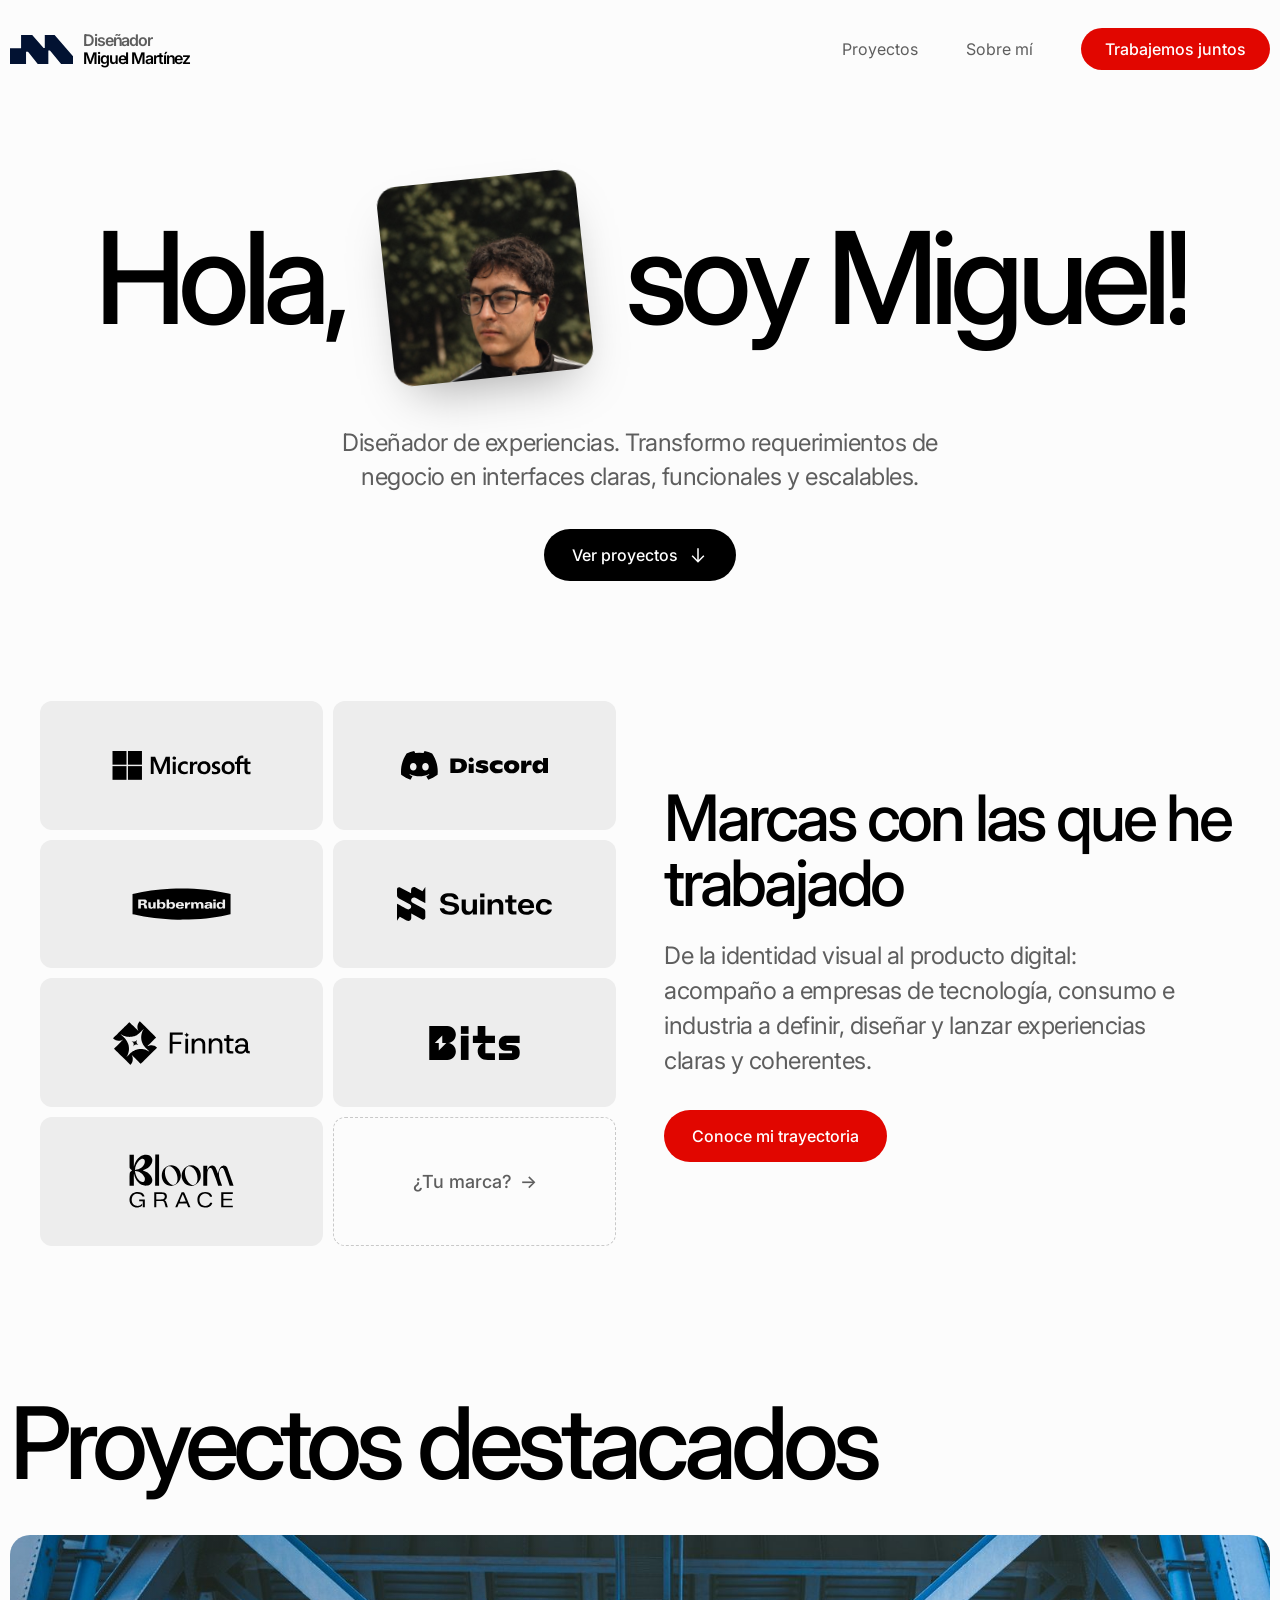
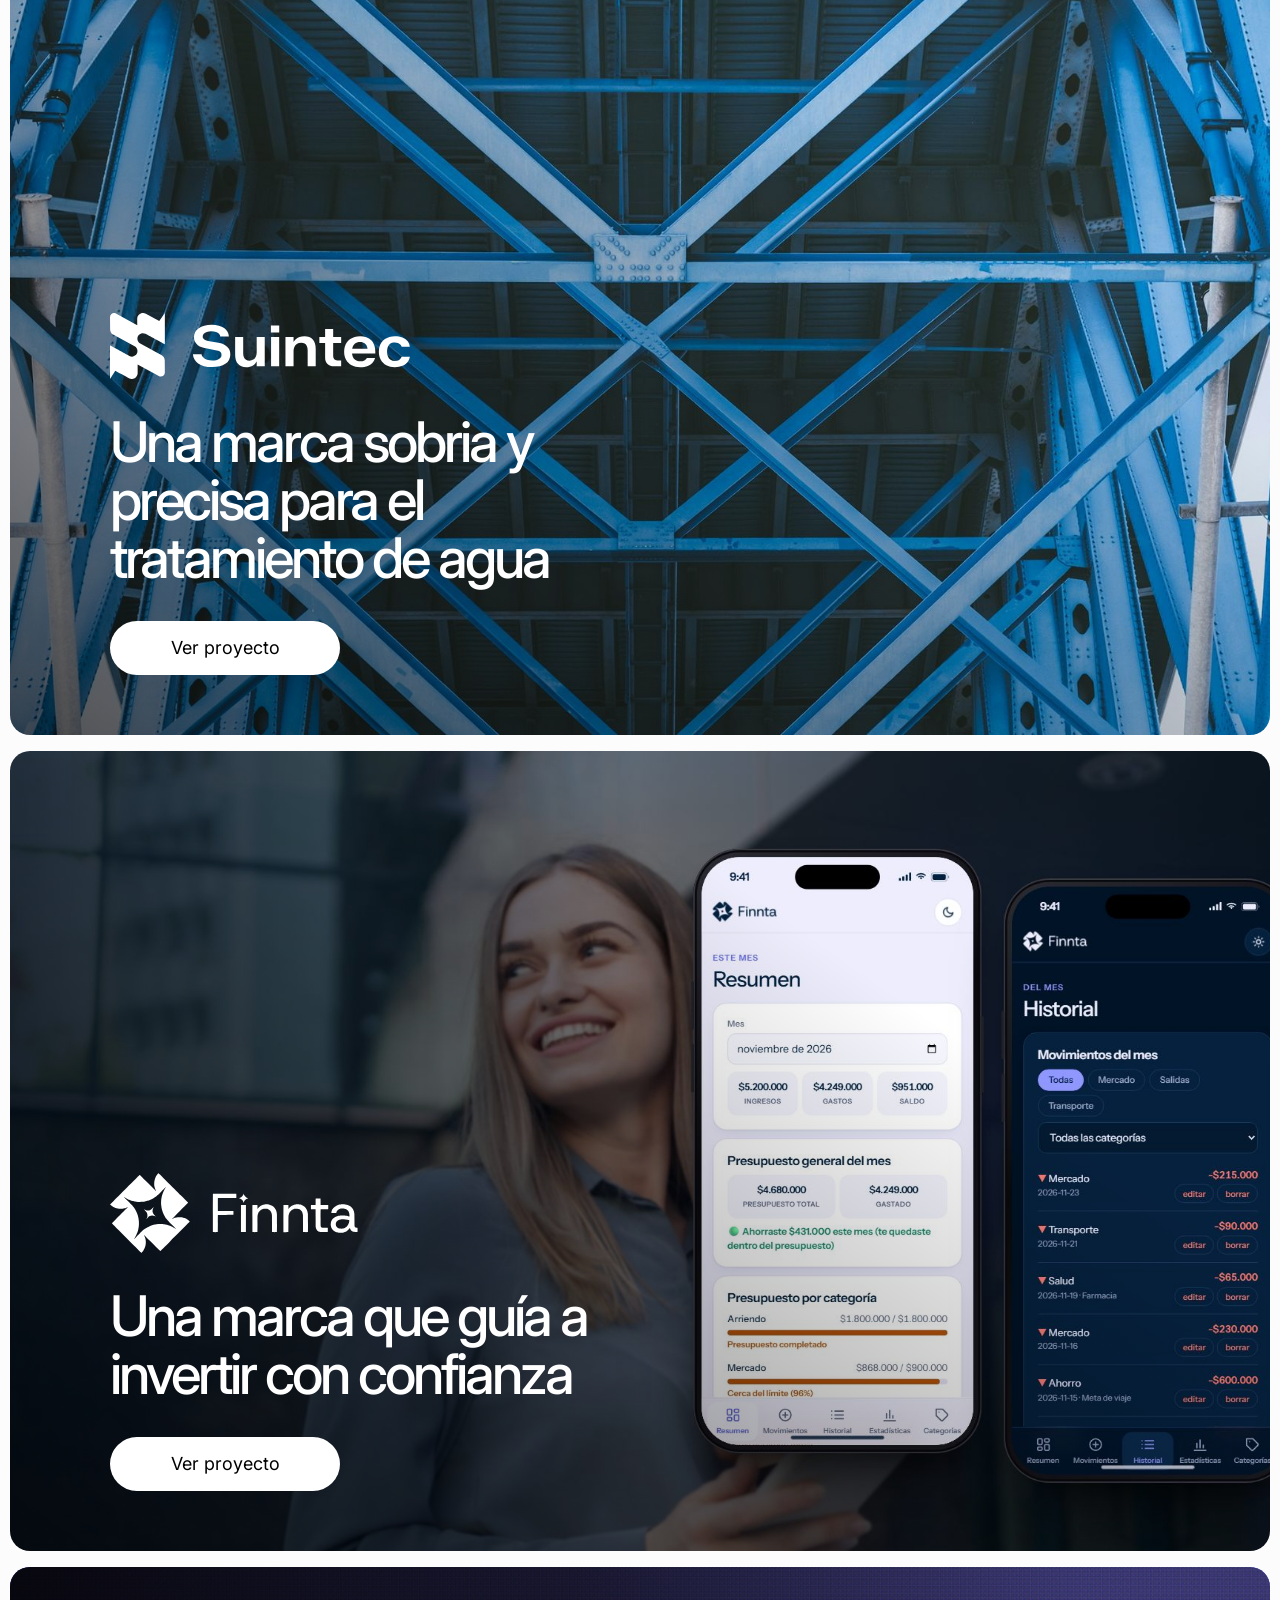
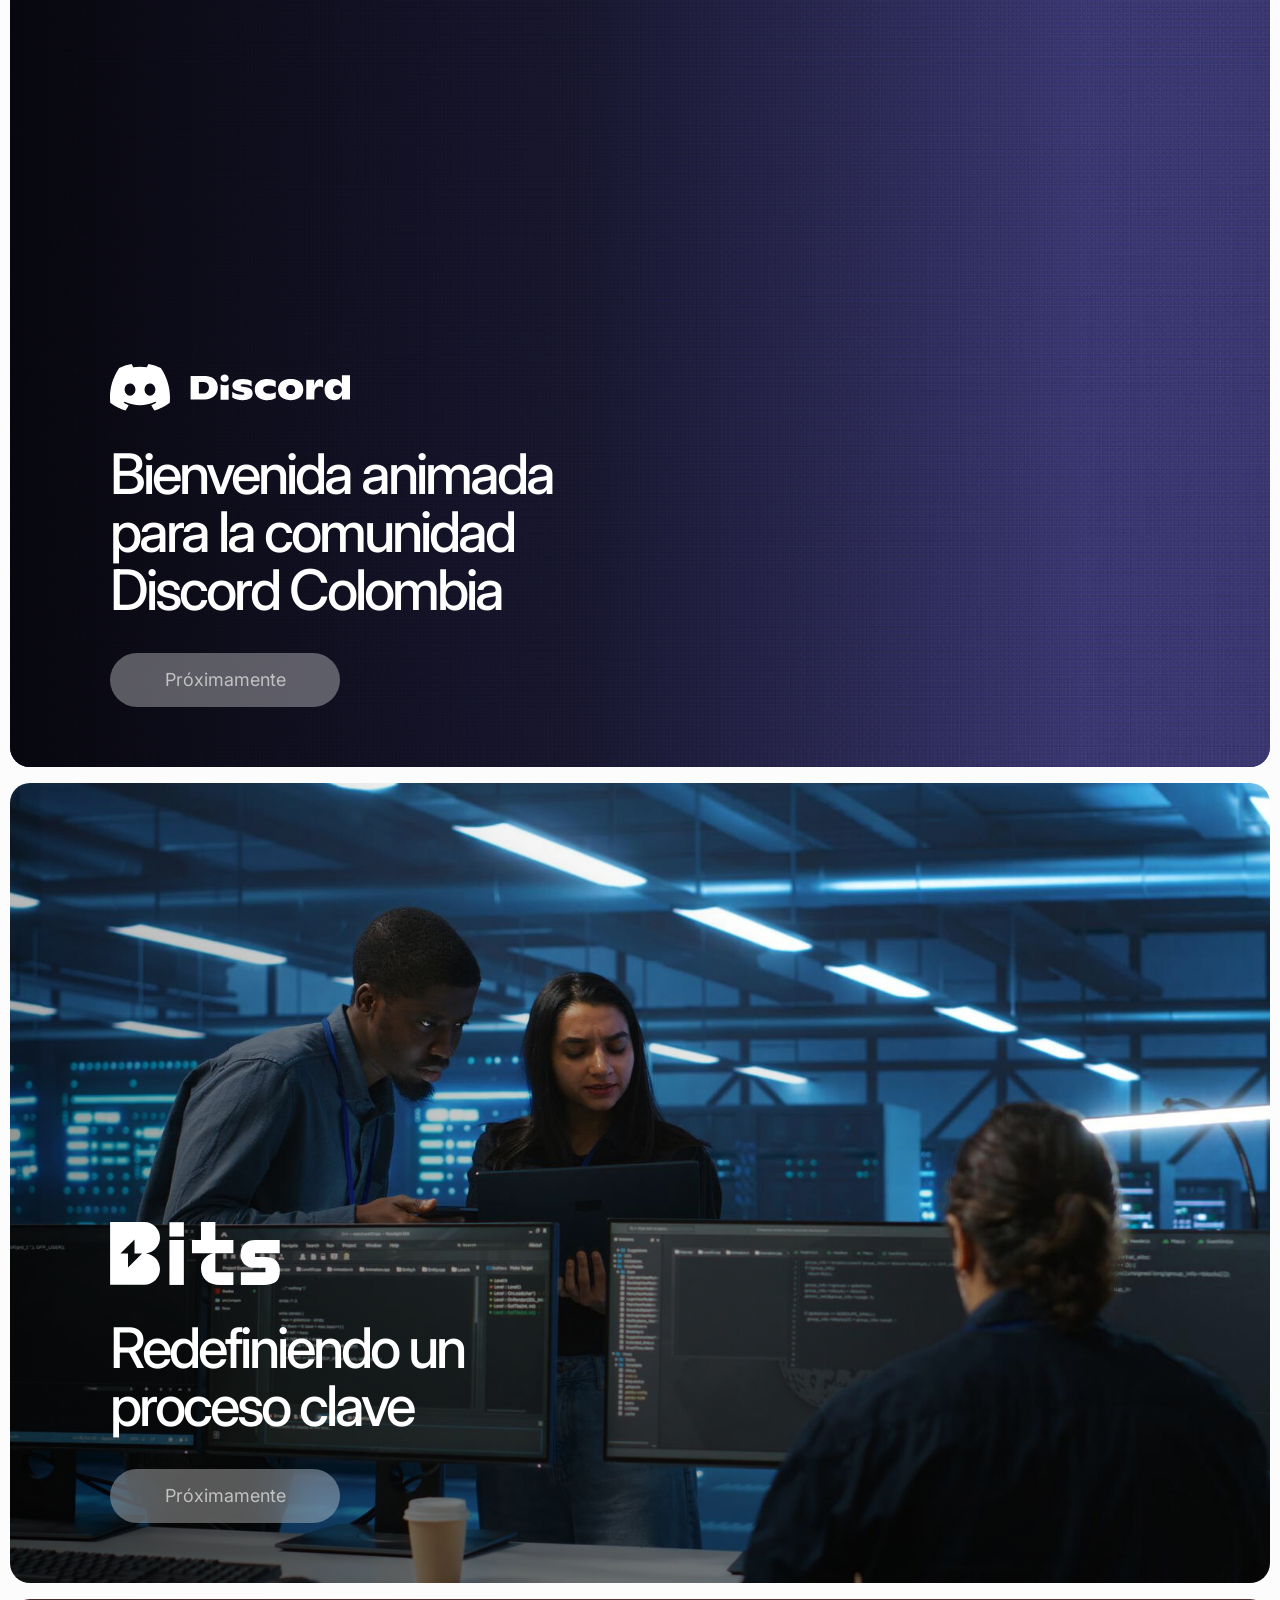
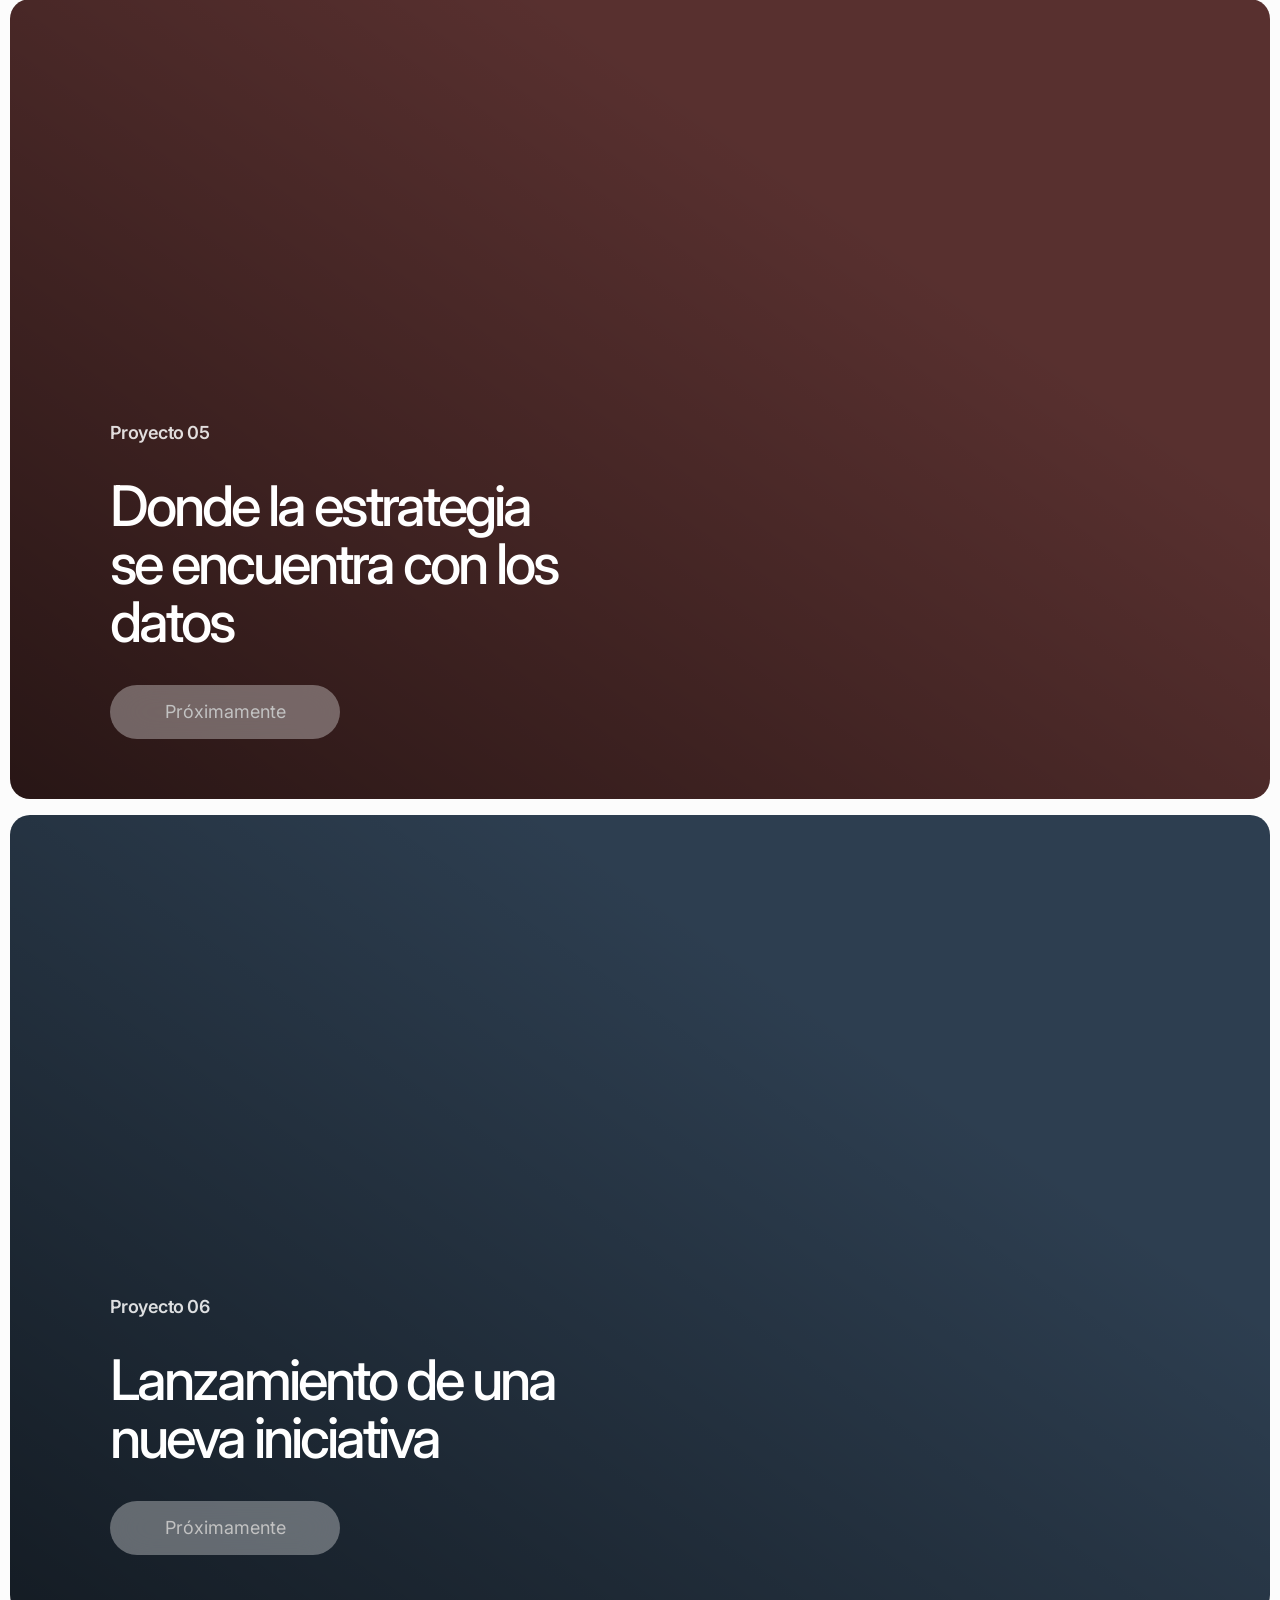
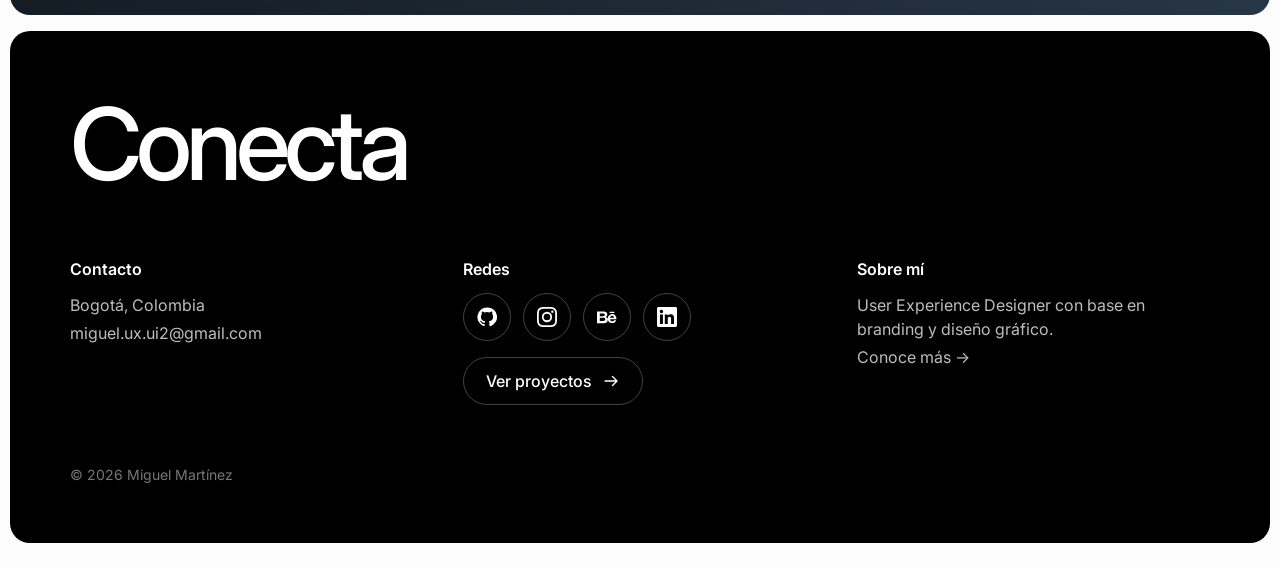
==== commit 70f64465: "Móvil: botón de marcas centrado; botones finales de los casos solo con icono en una línea; styles.cs" ====
--- a/index.html
+++ b/index.html
@@ -8,7 +8,7 @@
   <link rel="preconnect" href="https://fonts.googleapis.com" />
   <link rel="preconnect" href="https://fonts.gstatic.com" crossorigin />
   <link href="https://fonts.googleapis.com/css2?family=Inter:wght@300;400;500;600;700&display=swap" rel="stylesheet" />
-  <link rel="stylesheet" href="css/styles.css?v=24" />
+  <link rel="stylesheet" href="css/styles.css?v=25" />
   <link rel="icon" href="favicon.svg" type="image/svg+xml" />
   <link rel="icon" href="favicon-32.png" type="image/png" sizes="32x32" />
   <link rel="icon" href="favicon-16.png" type="image/png" sizes="16x16" />
--- a/css/styles.css
+++ b/css/styles.css
@@ -195,13 +195,13 @@
   animation-delay: calc(.15s + var(--i) * .045s);
 }
 .hero-intro .hero-lead,
-.hero-intro .hero-cta {
+.hero-intro .hero .hero-cta {
   opacity: 0;
   transform: translateY(16px);
   animation: hero-fade-up .8s cubic-bezier(.2, .8, .2, 1) forwards;
   animation-delay: 1s;
 }
-.hero-intro .hero-cta { animation-delay: 1.12s; }
+.hero-intro .hero .hero-cta { animation-delay: 1.12s; }
 @keyframes hero-char-in { to { opacity: 1; transform: none; } }
 @keyframes hero-photo-in { to { opacity: 1; transform: none; } }
 @keyframes hero-fade-up { to { opacity: 1; transform: none; } }
@@ -293,7 +293,7 @@
   .clients-text { padding: 0 8px; }
   .clients-title { font-size: 40px; }
   .clients-lead { margin-top: 16px; font-size: 18px; }
-  .clients-text .hero-cta { margin-top: 24px; }
+  .clients-text .hero-cta { display: flex; width: fit-content; margin: 24px auto 0; }
   .clients-grid { grid-template-columns: repeat(2, minmax(0, 1fr)); gap: 8px; }
   .clients-tile img { height: calc(var(--h, 40px) * .75); }
 }
@@ -1058,7 +1058,17 @@
   .case-eyebrow { gap: 14px; }
   .case-eyebrow-sep { height: 28px; }
   .case-signoff { padding: 56px 0; }
-  .case-next { justify-content: flex-start; }
+  .case-next { justify-content: center; flex-wrap: nowrap; gap: 10px; }
+  .case-next .pill { height: 50px; padding: 0 22px; font-size: 16px; white-space: nowrap; }
+  .case-next .pill:has(.pill-label) { width: 50px; padding: 0; flex: none; }
+  .case-next .pill-label {
+    position: absolute;
+    width: 1px;
+    height: 1px;
+    overflow: hidden;
+    clip: rect(0 0 0 0);
+    white-space: nowrap;
+  }
   .case-credit { text-align: left; }
 }
 
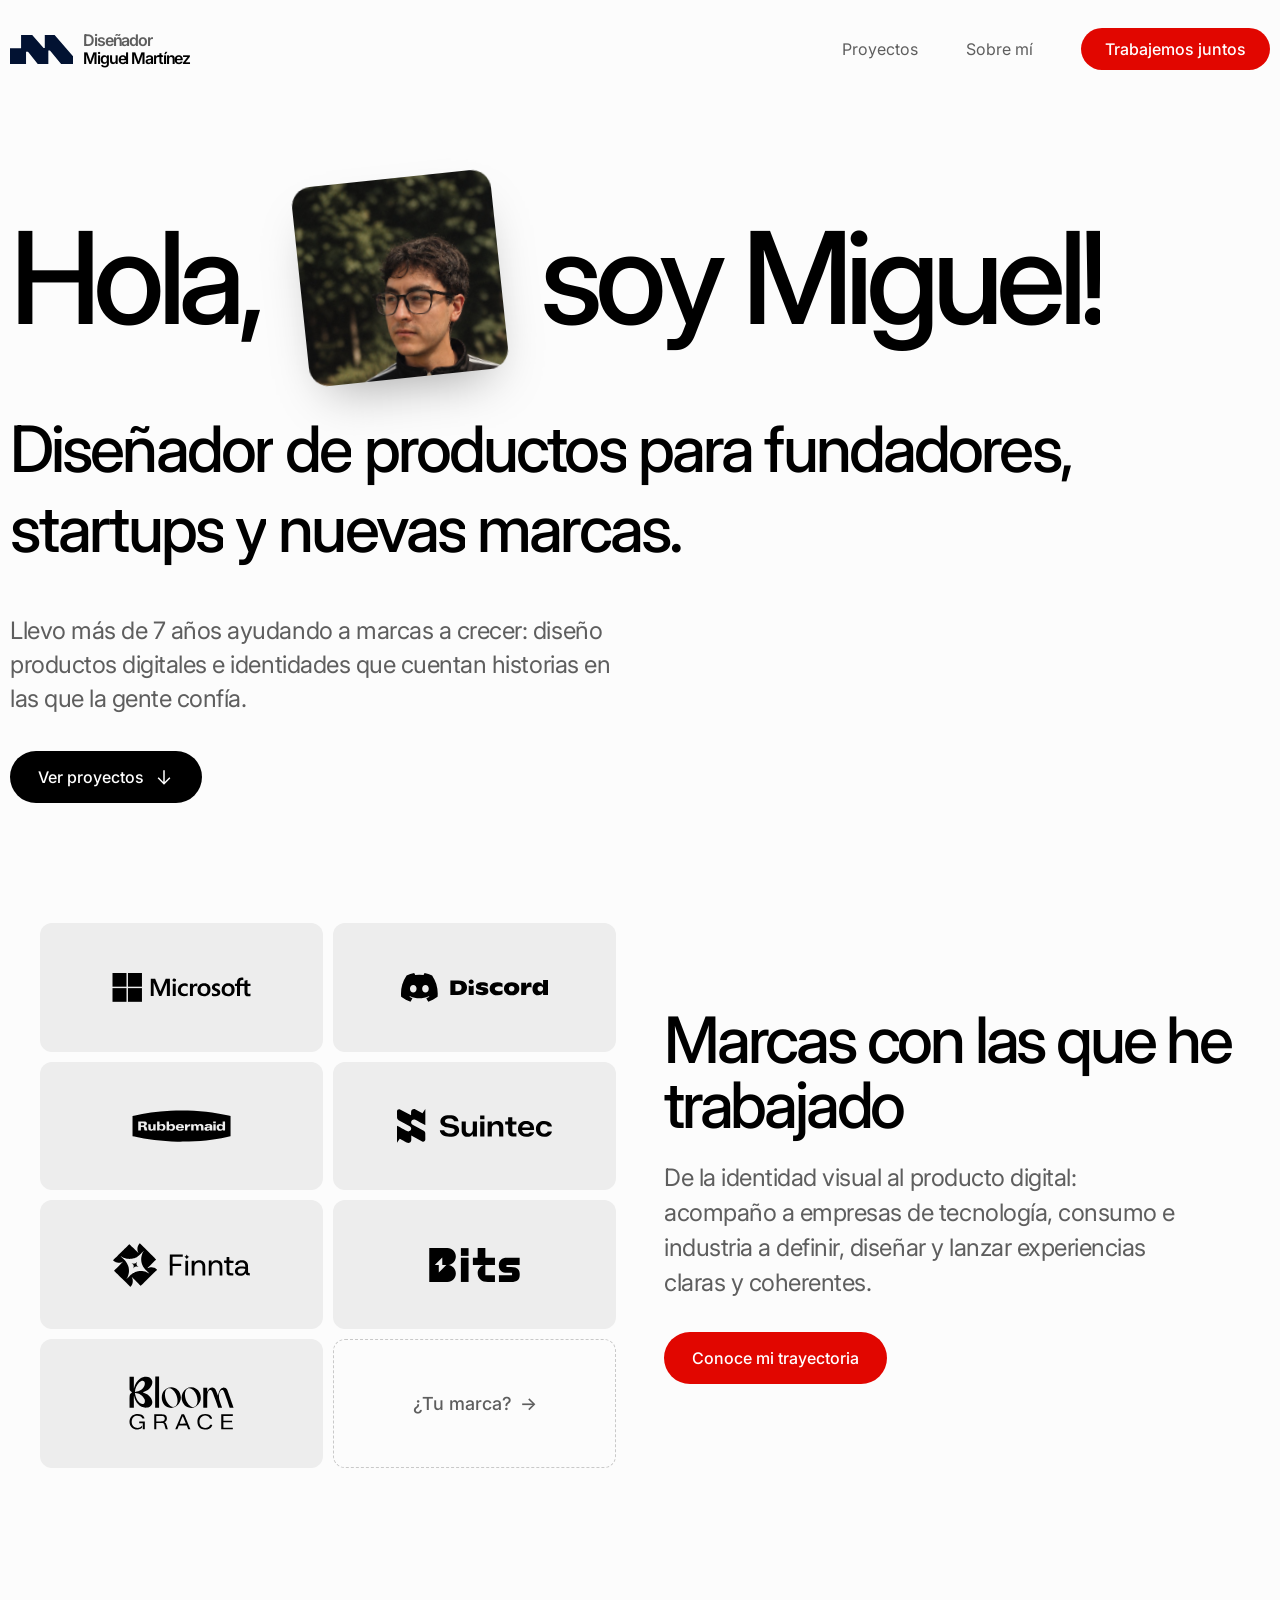
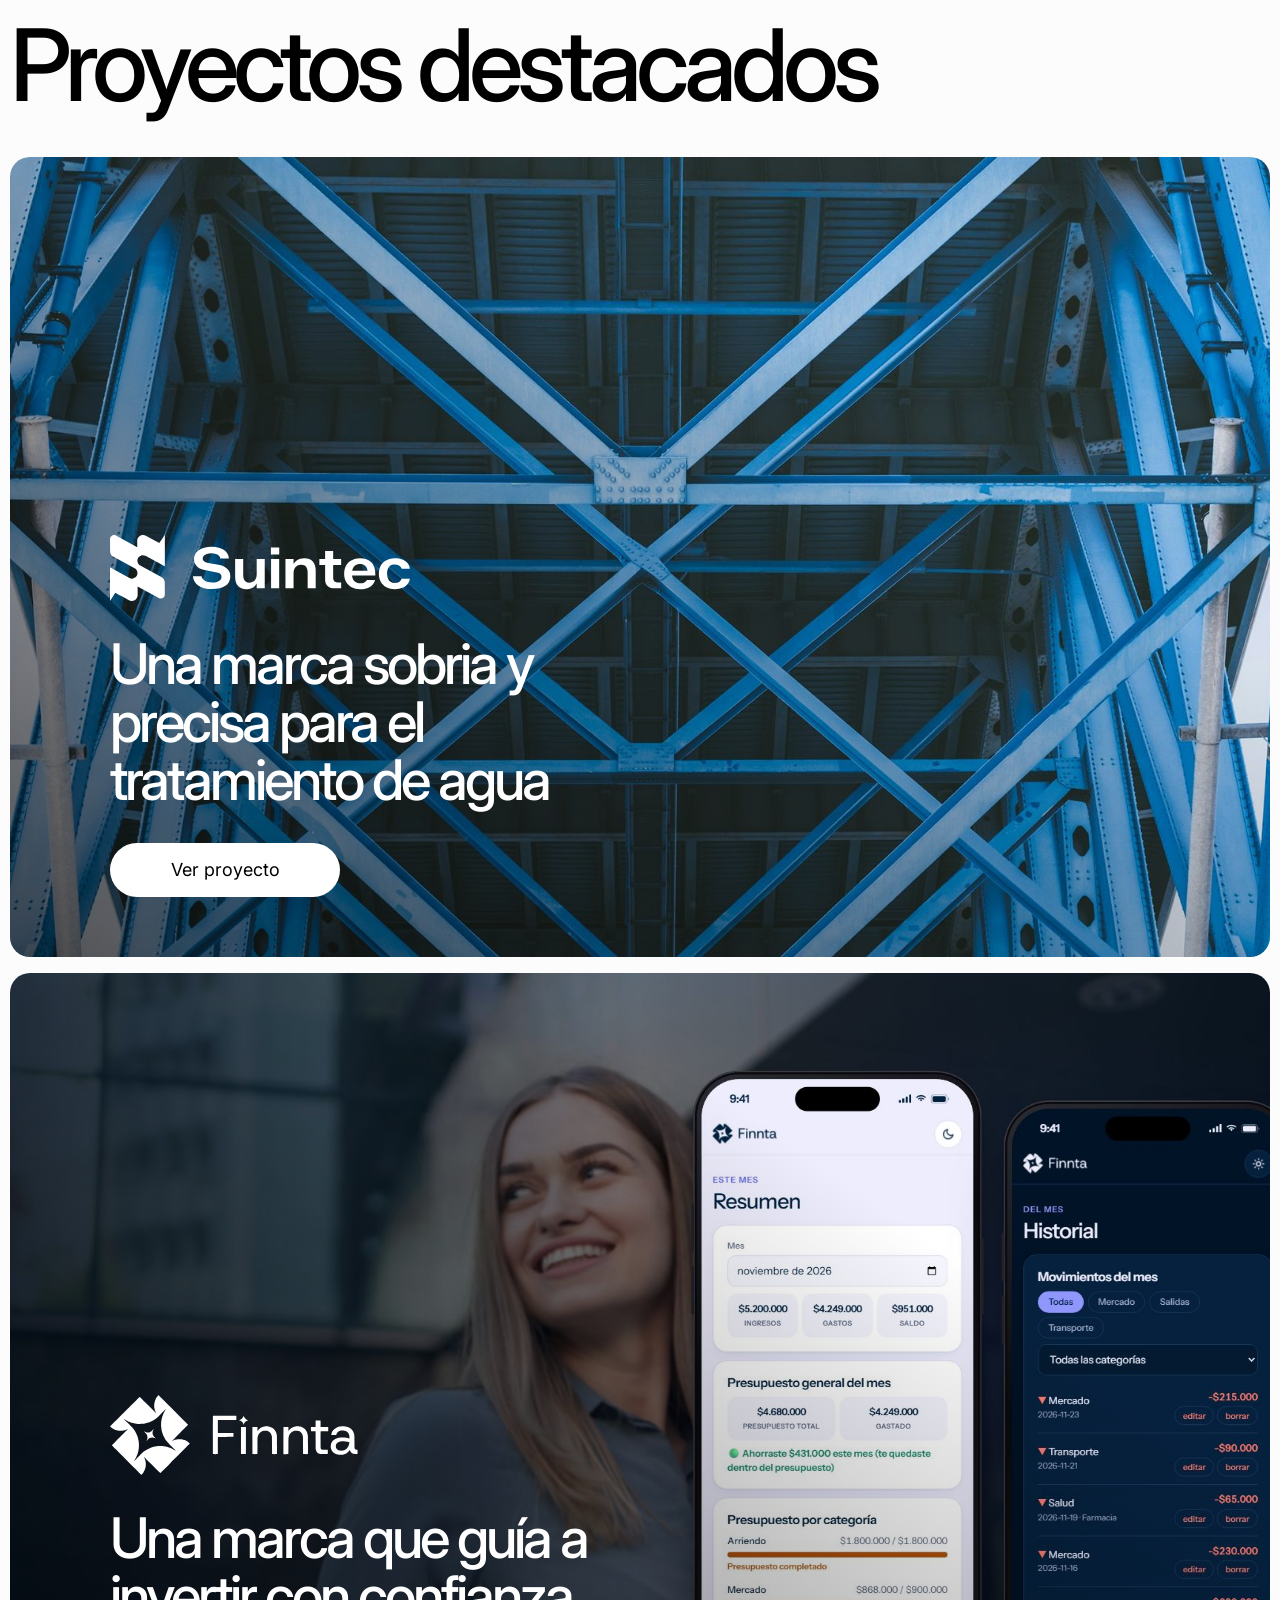
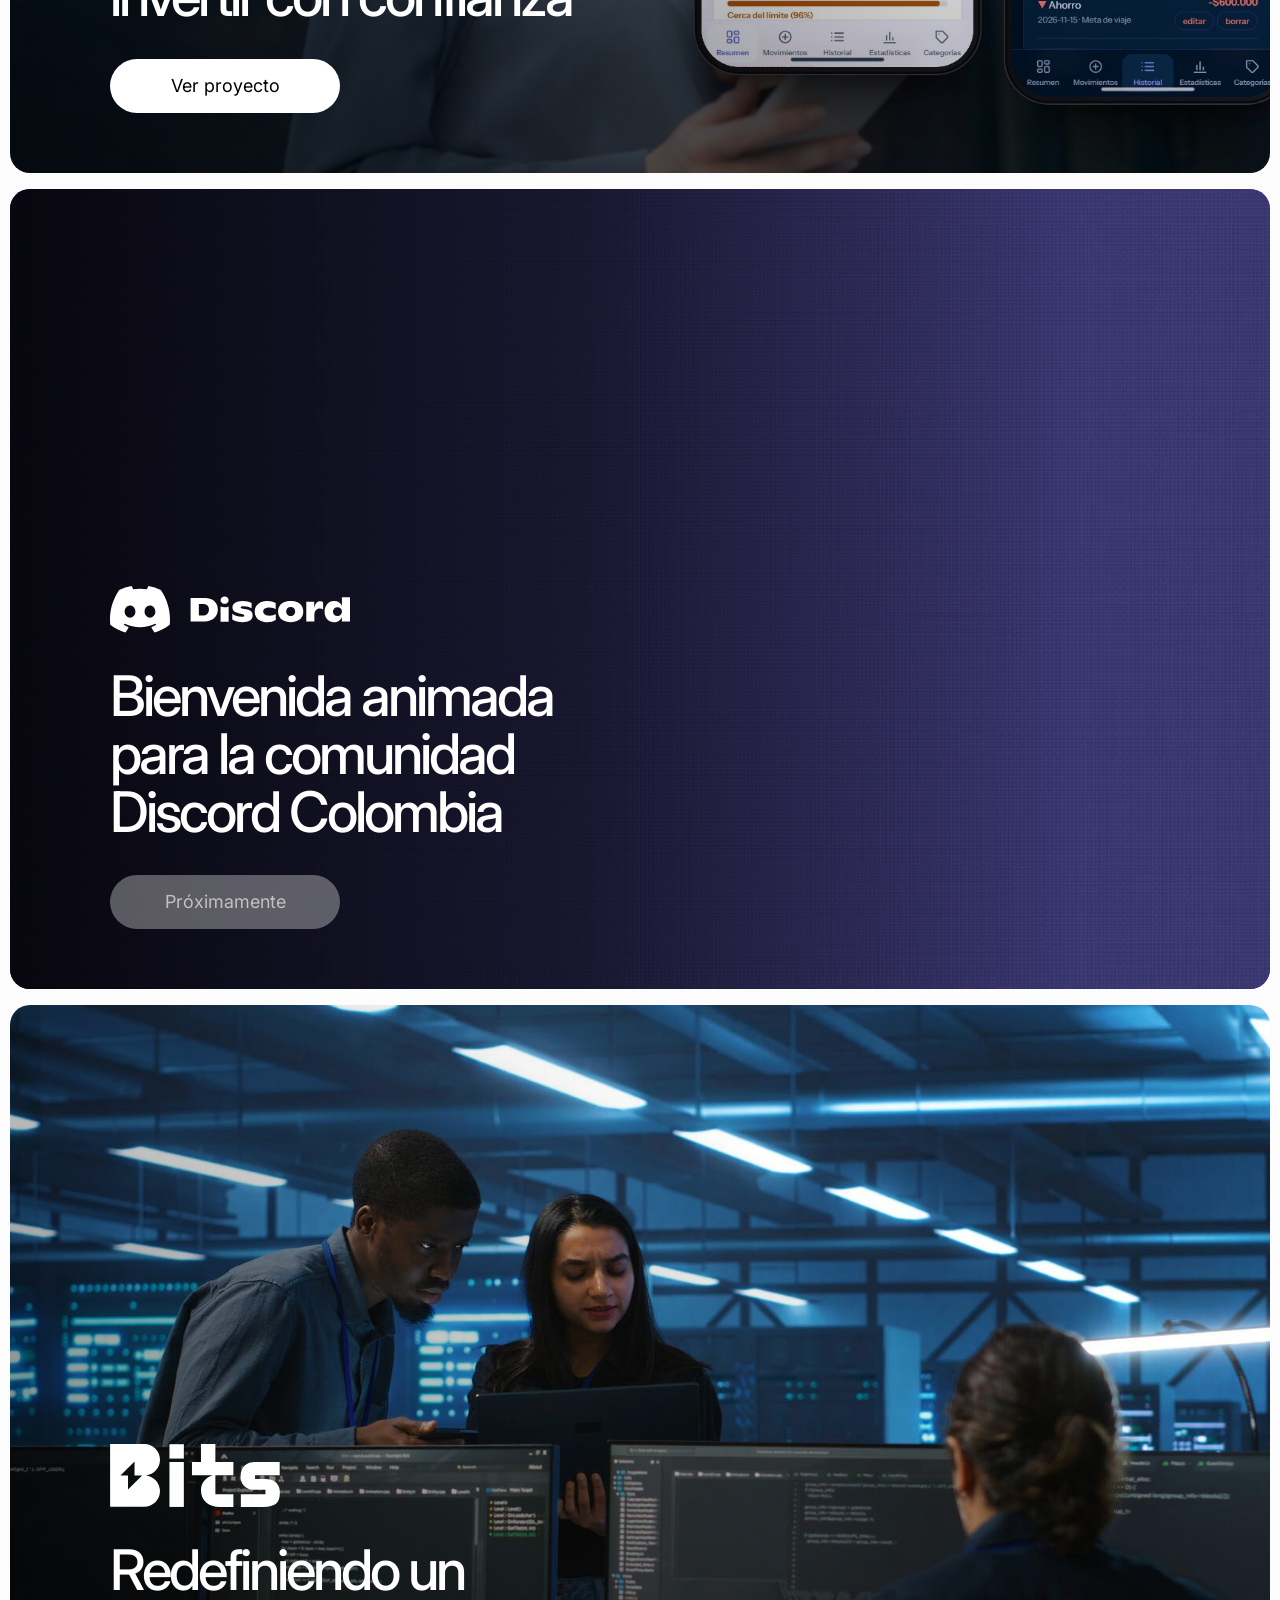
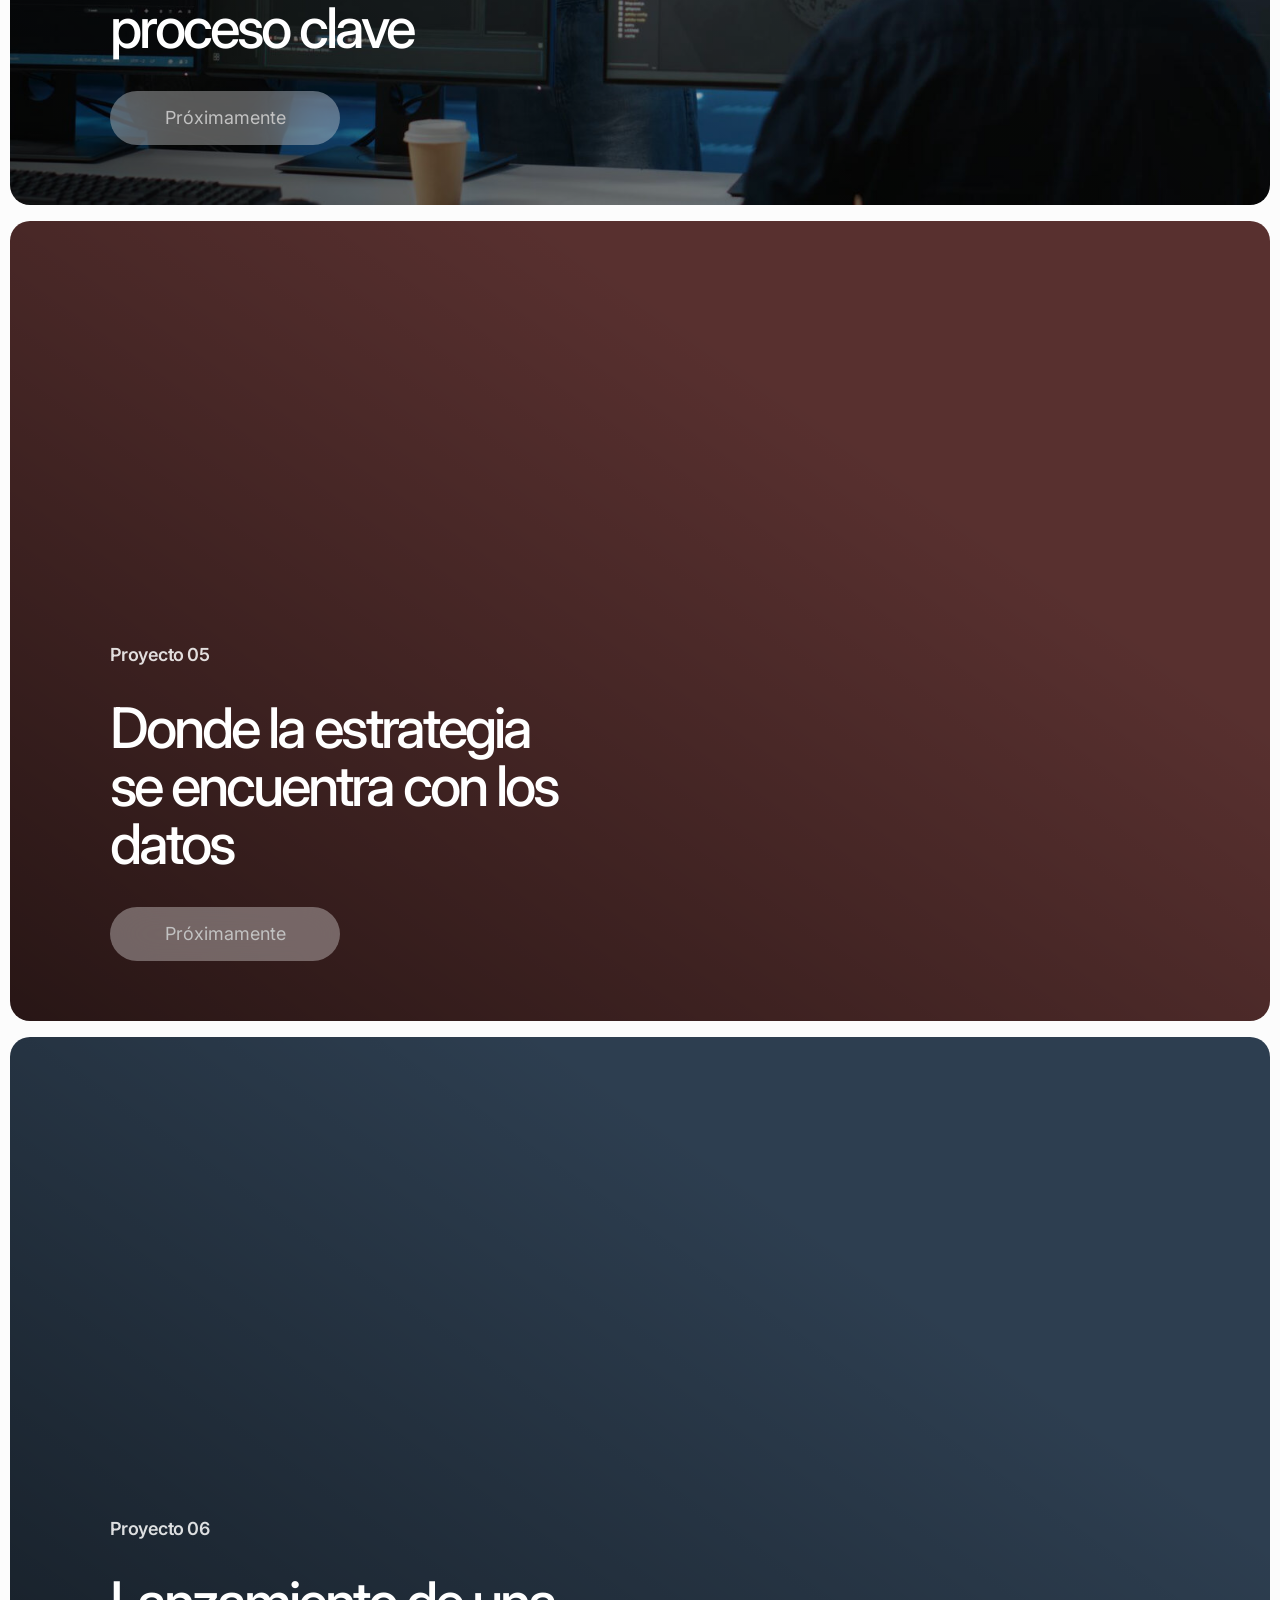
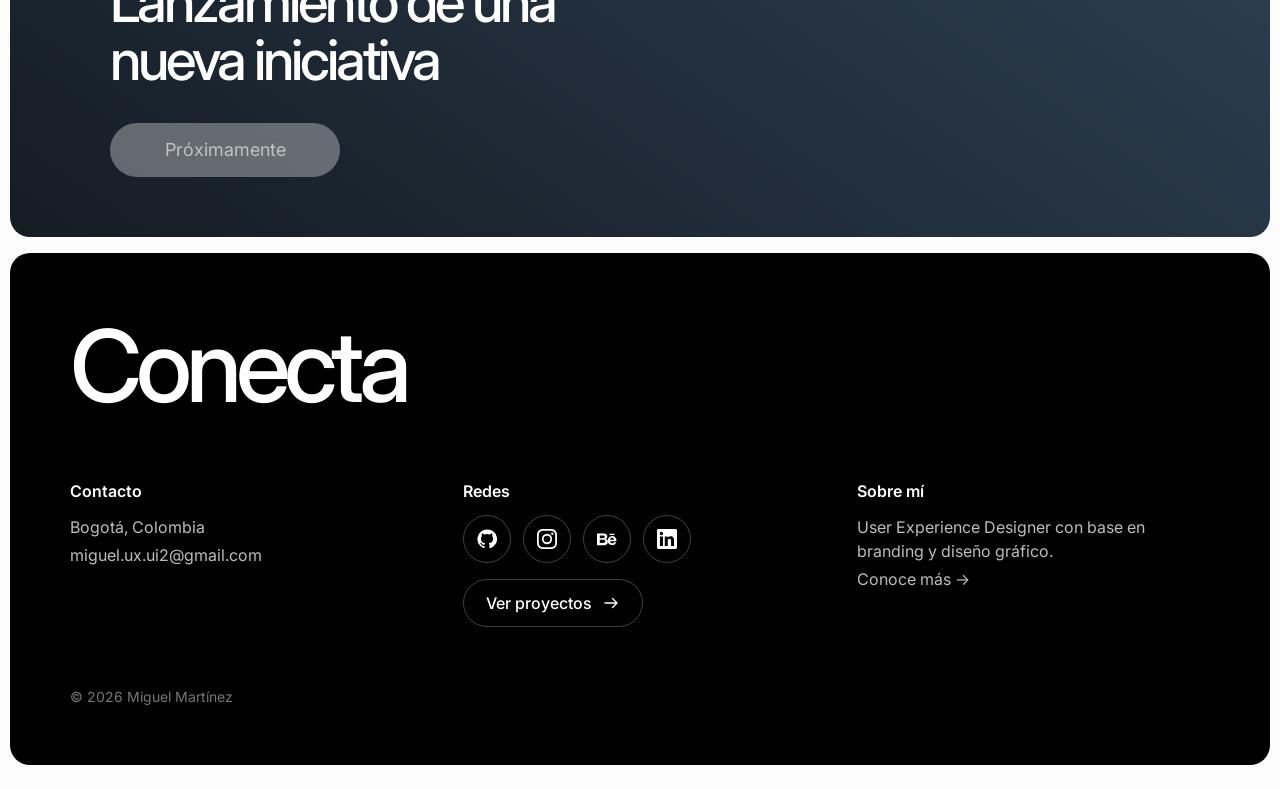
==== commit b8c0a5ec: "Hero: alineado a la izquierda, nuevo título y descripción (animación de primera visita incluida); st" ====
--- a/index.html
+++ b/index.html
@@ -8,7 +8,7 @@
   <link rel="preconnect" href="https://fonts.googleapis.com" />
   <link rel="preconnect" href="https://fonts.gstatic.com" crossorigin />
   <link href="https://fonts.googleapis.com/css2?family=Inter:wght@300;400;500;600;700&display=swap" rel="stylesheet" />
-  <link rel="stylesheet" href="css/styles.css?v=25" />
+  <link rel="stylesheet" href="css/styles.css?v=26" />
   <link rel="icon" href="favicon.svg" type="image/svg+xml" />
   <link rel="icon" href="favicon-32.png" type="image/png" sizes="32x32" />
   <link rel="icon" href="favicon-16.png" type="image/png" sizes="16x16" />
@@ -48,14 +48,15 @@
 
   <!-- ===== Hero: Hola, soy Miguel! ===== -->
   <section class="hero" aria-labelledby="hero-title">
-    <h1 id="hero-title" class="hero-title" aria-label="Hola, soy Miguel!">
+    <h1 id="hero-title" class="hero-title" aria-label="Hola, soy Miguel! Diseñador de productos para fundadores, startups y nuevas marcas.">
       <span class="hero-word" aria-hidden="true"><span class="hero-char" style="--i:0">H</span><span class="hero-char" style="--i:1">o</span><span class="hero-char" style="--i:2">l</span><span class="hero-char" style="--i:3">a</span><span class="hero-char" style="--i:4">,</span></span>
       <span class="hero-photo" aria-hidden="true" style="--i:6">
         <img src="img/Imagenes/retrato-miguel.jpg" alt="" width="941" height="1672" fetchpriority="high" />
       </span>
       <span class="hero-word" aria-hidden="true"><span class="hero-char" style="--i:7">s</span><span class="hero-char" style="--i:8">o</span><span class="hero-char" style="--i:9">y</span> <span class="hero-char" style="--i:10">M</span><span class="hero-char" style="--i:11">i</span><span class="hero-char" style="--i:12">g</span><span class="hero-char" style="--i:13">u</span><span class="hero-char" style="--i:14">e</span><span class="hero-char" style="--i:15">l</span><span class="hero-char" style="--i:16">!</span></span>
+      <span class="hero-sub" aria-hidden="true"><span class="hero-sub-word"><span class="hero-char" style="--i:19">Diseñador</span></span> <span class="hero-sub-word"><span class="hero-char" style="--i:20">de</span></span> <span class="hero-sub-word"><span class="hero-char" style="--i:21">productos</span></span> <span class="hero-sub-word"><span class="hero-char" style="--i:22">para</span></span> <span class="hero-sub-word"><span class="hero-char" style="--i:23">fundadores,</span></span> <span class="hero-sub-word"><span class="hero-char" style="--i:24">startups</span></span> <span class="hero-sub-word"><span class="hero-char" style="--i:25">y</span></span> <span class="hero-sub-word"><span class="hero-char" style="--i:26">nuevas</span></span> <span class="hero-sub-word"><span class="hero-char" style="--i:27">marcas.</span></span></span>
     </h1>
-    <p class="hero-lead">Diseñador de experiencias. Transformo requerimientos de negocio en interfaces claras, funcionales y escalables.</p>
+    <p class="hero-lead">Llevo más de 7 años ayudando a marcas a crecer: diseño productos digitales e identidades que cuentan historias en las que la gente confía.</p>
     <a href="#proyectos" class="hero-cta">
       Ver proyectos
       <svg viewBox="0 0 24 24" fill="none" stroke="currentColor" stroke-width="1.8" aria-hidden="true"><path d="M12 4v16M5 13l7 7 7-7"/></svg>
--- a/css/styles.css
+++ b/css/styles.css
@@ -120,13 +120,13 @@
   width: min(var(--max), 100% - 20px);
   margin: 0 auto;
   padding: 80px 0 120px;
-  text-align: center;
+  text-align: left;
 }
 .hero-title {
   display: flex;
   flex-wrap: wrap;
   align-items: center;
-  justify-content: center;
+  justify-content: flex-start;
   gap: 8px 40px;
   margin: 0;
   font-size: 128px;
@@ -154,9 +154,20 @@
   will-change: transform;
 }
 .hero-photo.is-tilting img { transition: transform .12s ease-out, box-shadow .6s; }
+.hero-sub {
+  display: block;
+  flex-basis: 100%;
+  max-width: 1100px;
+  margin-top: 28px;
+  font-size: 64px;
+  line-height: 1.08;
+  letter-spacing: -.045em;
+}
+.hero-sub-word { display: inline-block; }
+.hero-intro .hero-sub-word { overflow: hidden; padding-bottom: .16em; margin-bottom: -.16em; }
 .hero-lead {
   max-width: 620px;
-  margin: 48px auto 0;
+  margin: 40px 0 0;
   color: var(--muted);
   font-size: 24px;
   line-height: 1.4;
@@ -199,9 +210,9 @@
   opacity: 0;
   transform: translateY(16px);
   animation: hero-fade-up .8s cubic-bezier(.2, .8, .2, 1) forwards;
-  animation-delay: 1s;
-}
-.hero-intro .hero .hero-cta { animation-delay: 1.12s; }
+  animation-delay: 1.5s;
+}
+.hero-intro .hero .hero-cta { animation-delay: 1.62s; }
 @keyframes hero-char-in { to { opacity: 1; transform: none; } }
 @keyframes hero-photo-in { to { opacity: 1; transform: none; } }
 @keyframes hero-fade-up { to { opacity: 1; transform: none; } }
@@ -211,12 +222,14 @@
   .hero { padding: 56px 0 96px; }
   .hero-title { font-size: 88px; gap: 8px 28px; }
   .hero-photo { width: 150px; }
+  .hero-sub { font-size: 44px; margin-top: 20px; }
 }
 @media (max-width: 767px) {
   .hero { padding: 40px 0 72px; }
-  .hero-title { flex-direction: column; font-size: 60px; gap: 20px; }
-  .hero-photo { width: 160px; order: -1; }
-  .hero-lead { margin-top: 28px; font-size: 19px; padding: 0 8px; }
+  .hero-title { flex-direction: column; align-items: flex-start; font-size: 60px; gap: 12px; }
+  .hero-photo { width: 140px; order: -1; margin: 0 0 8px 8px; }
+  .hero-sub { font-size: 30px; margin-top: 12px; letter-spacing: -.035em; }
+  .hero-lead { margin-top: 24px; font-size: 19px; }
 }
 @media (prefers-reduced-motion: reduce) {
   .hero-photo img, .hero-photo.is-tilting img { transition: none; }
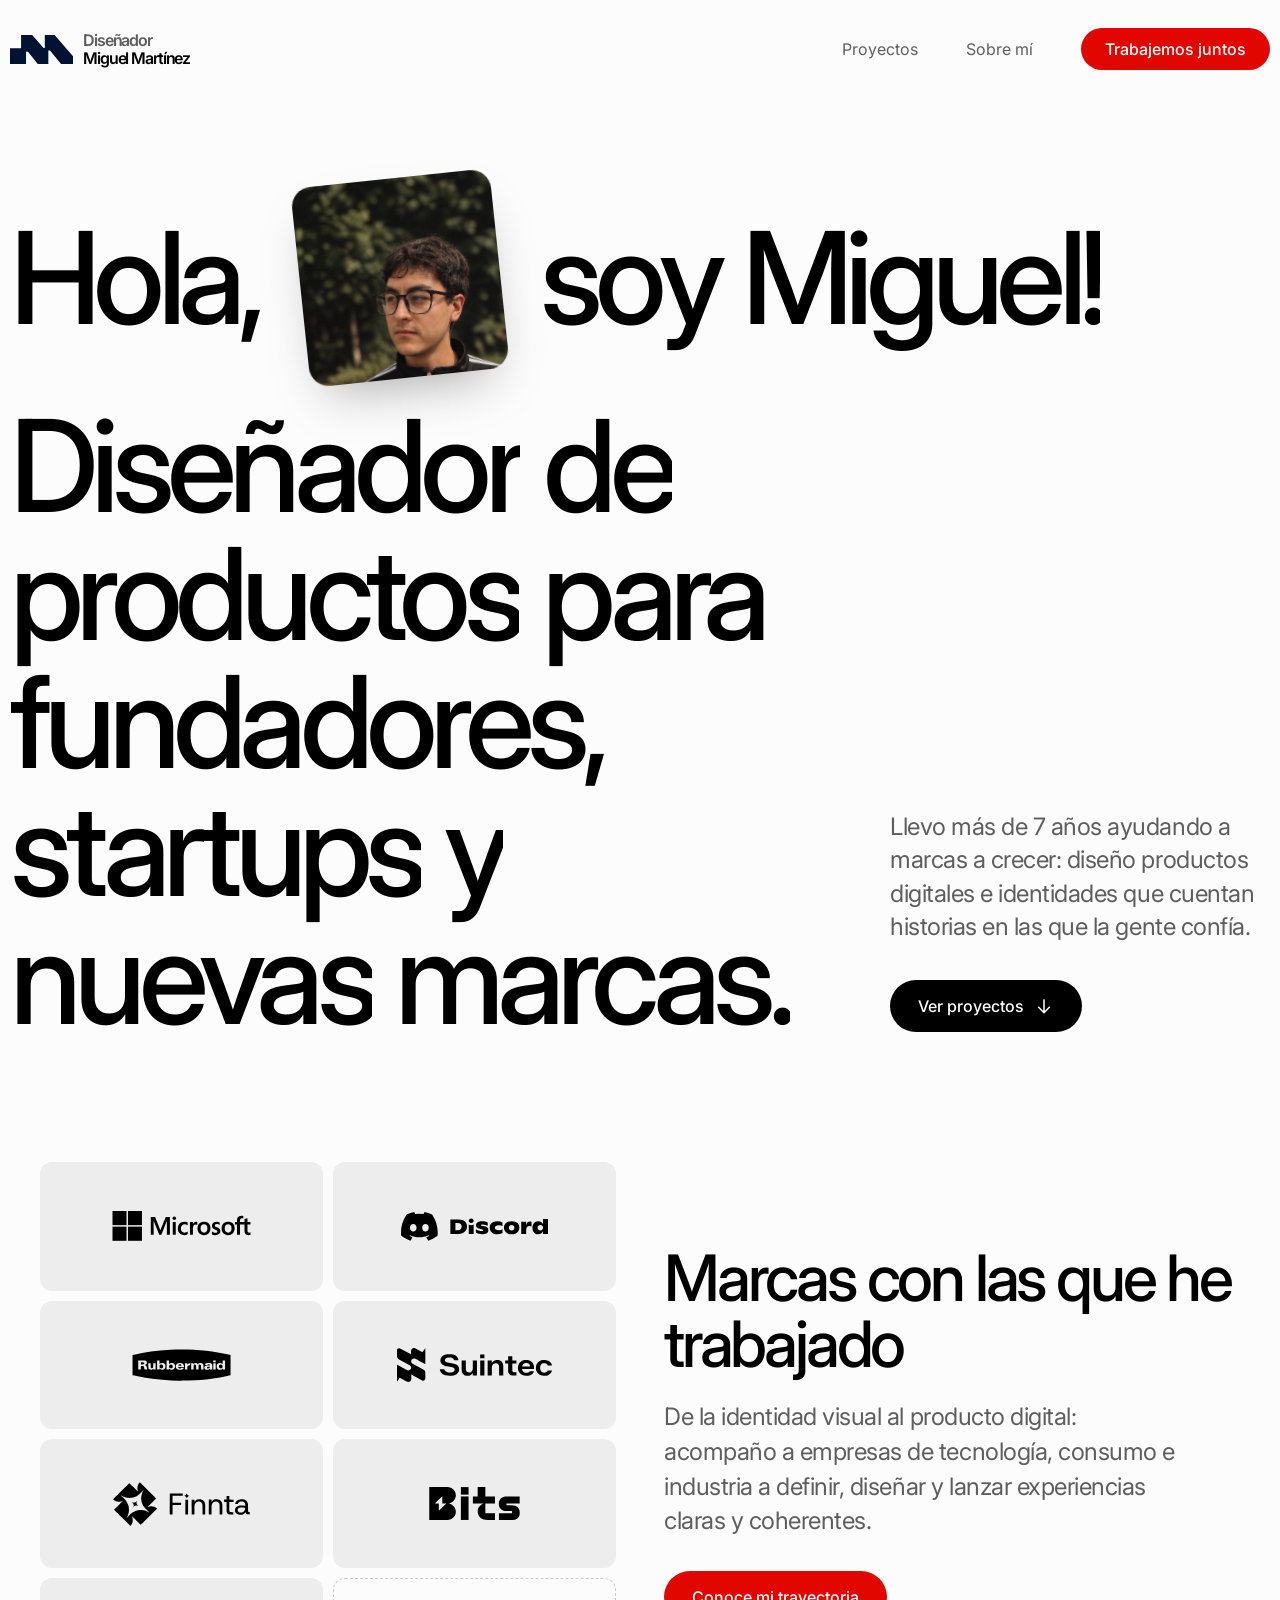
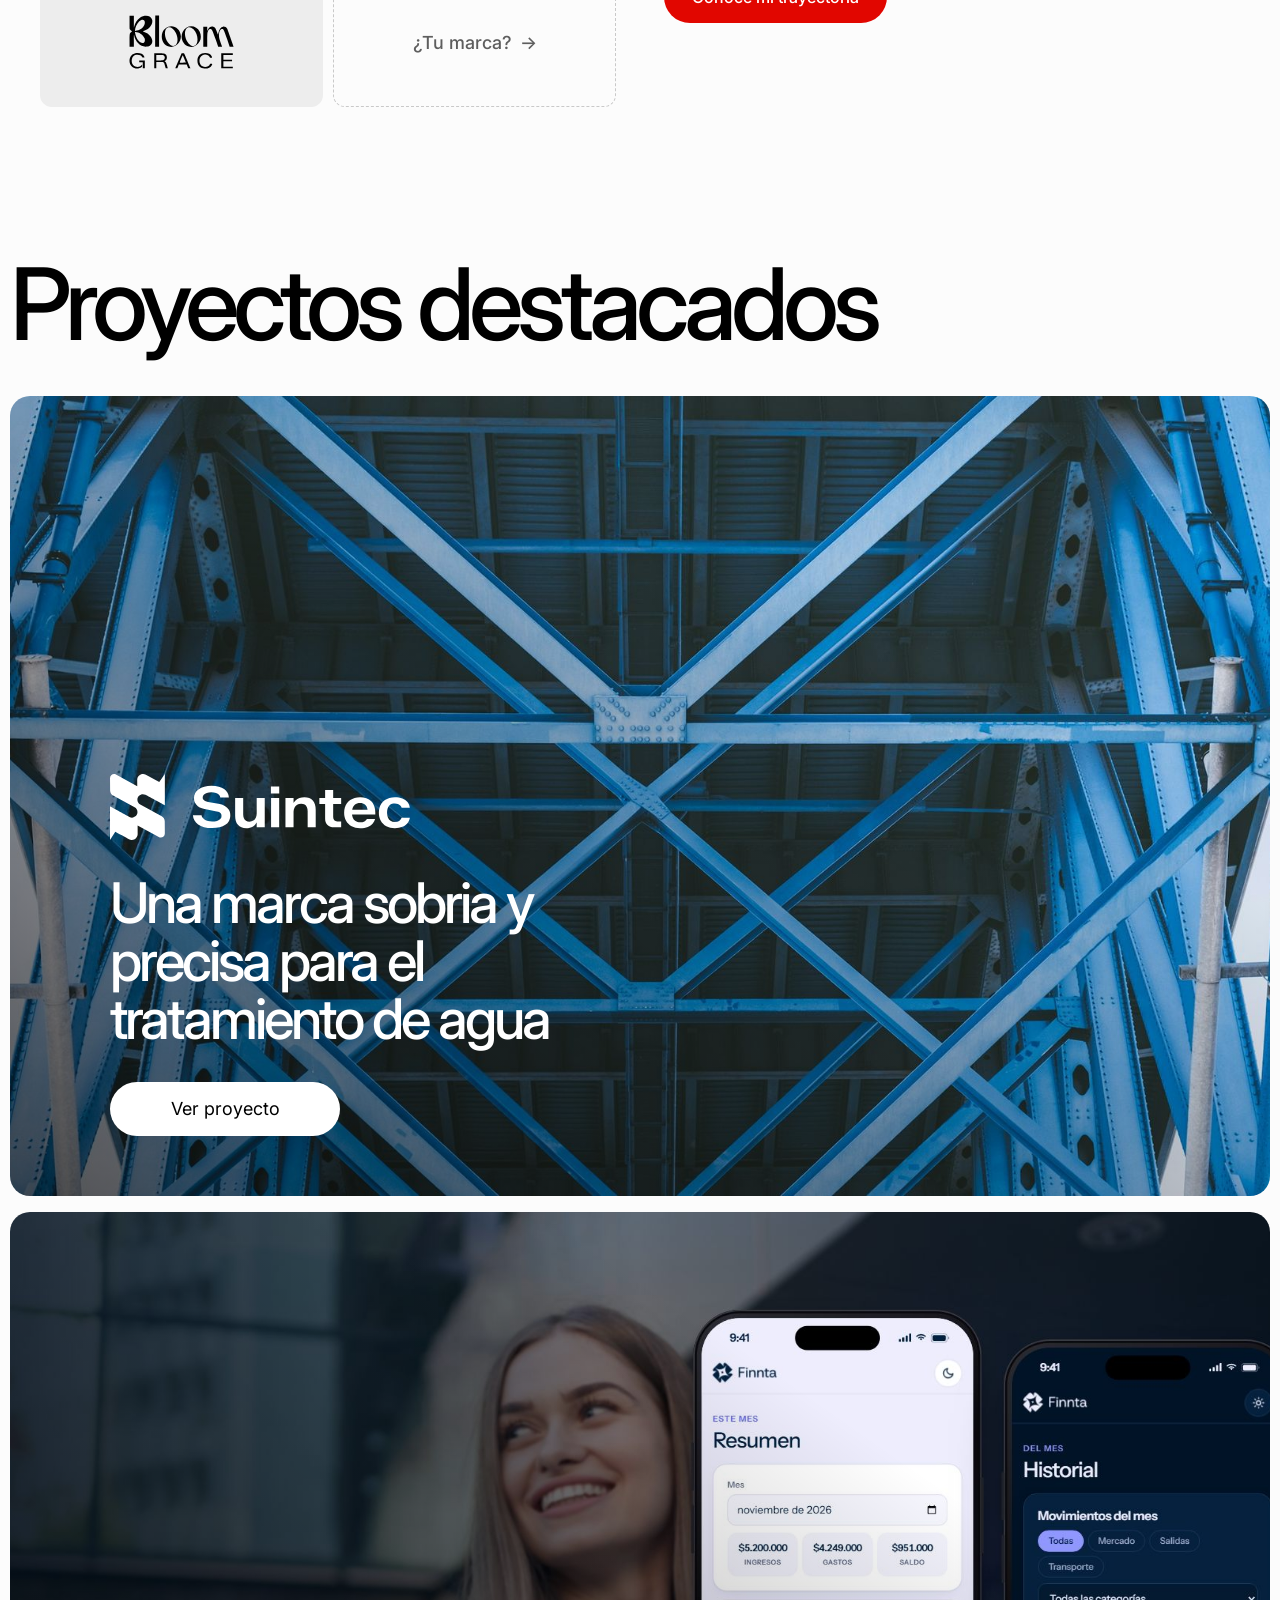
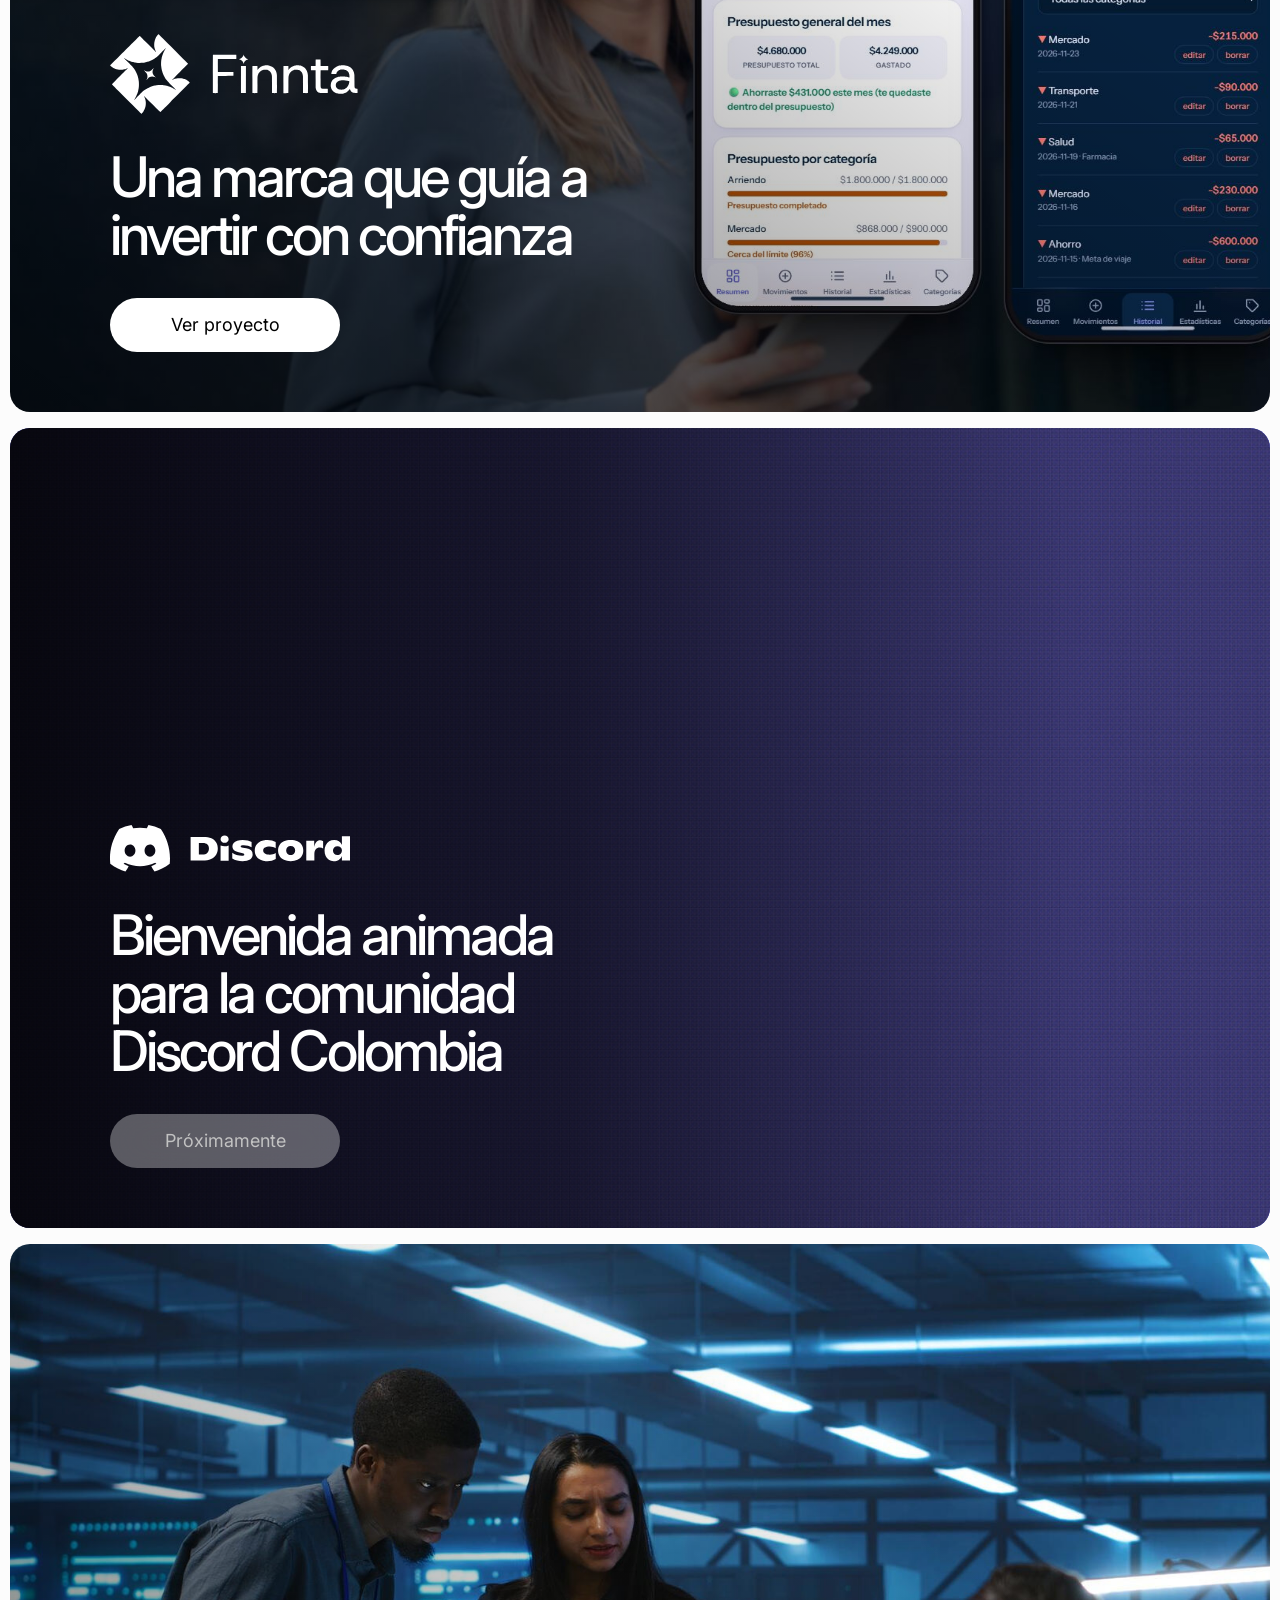
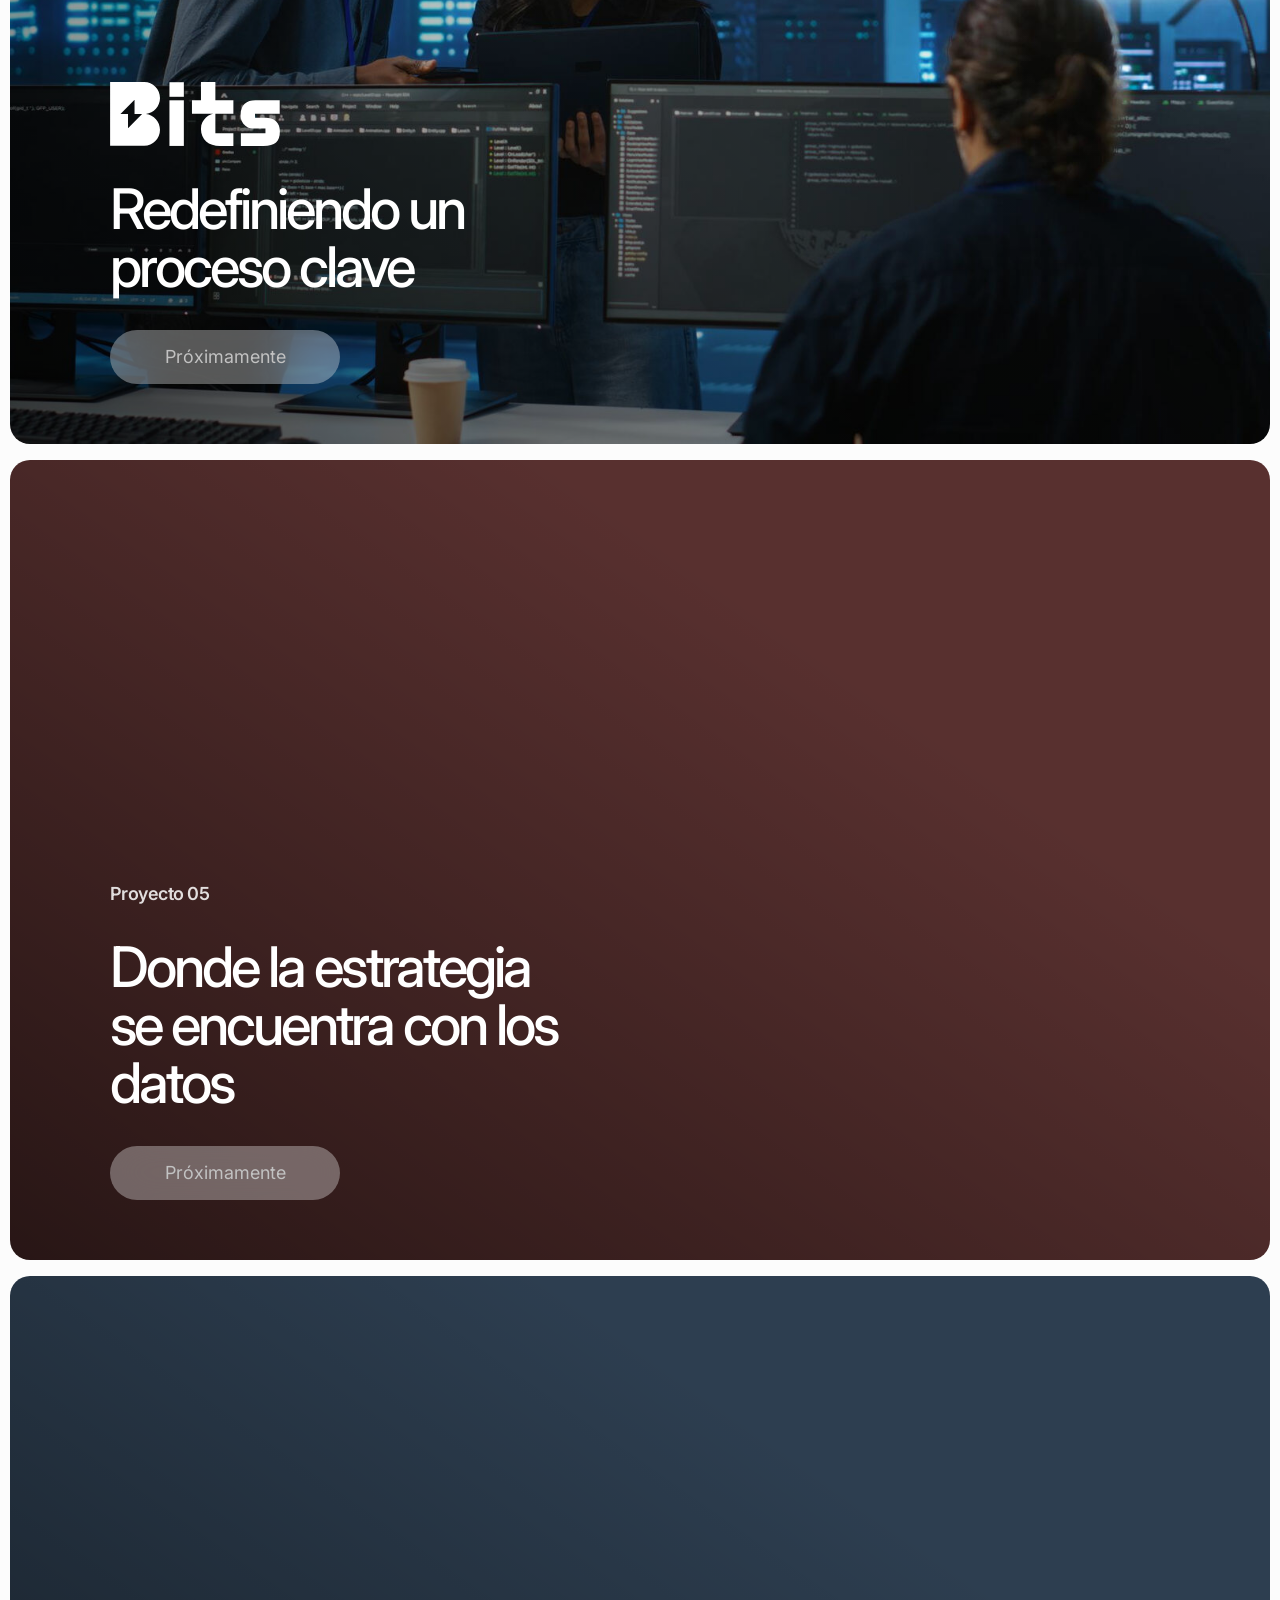
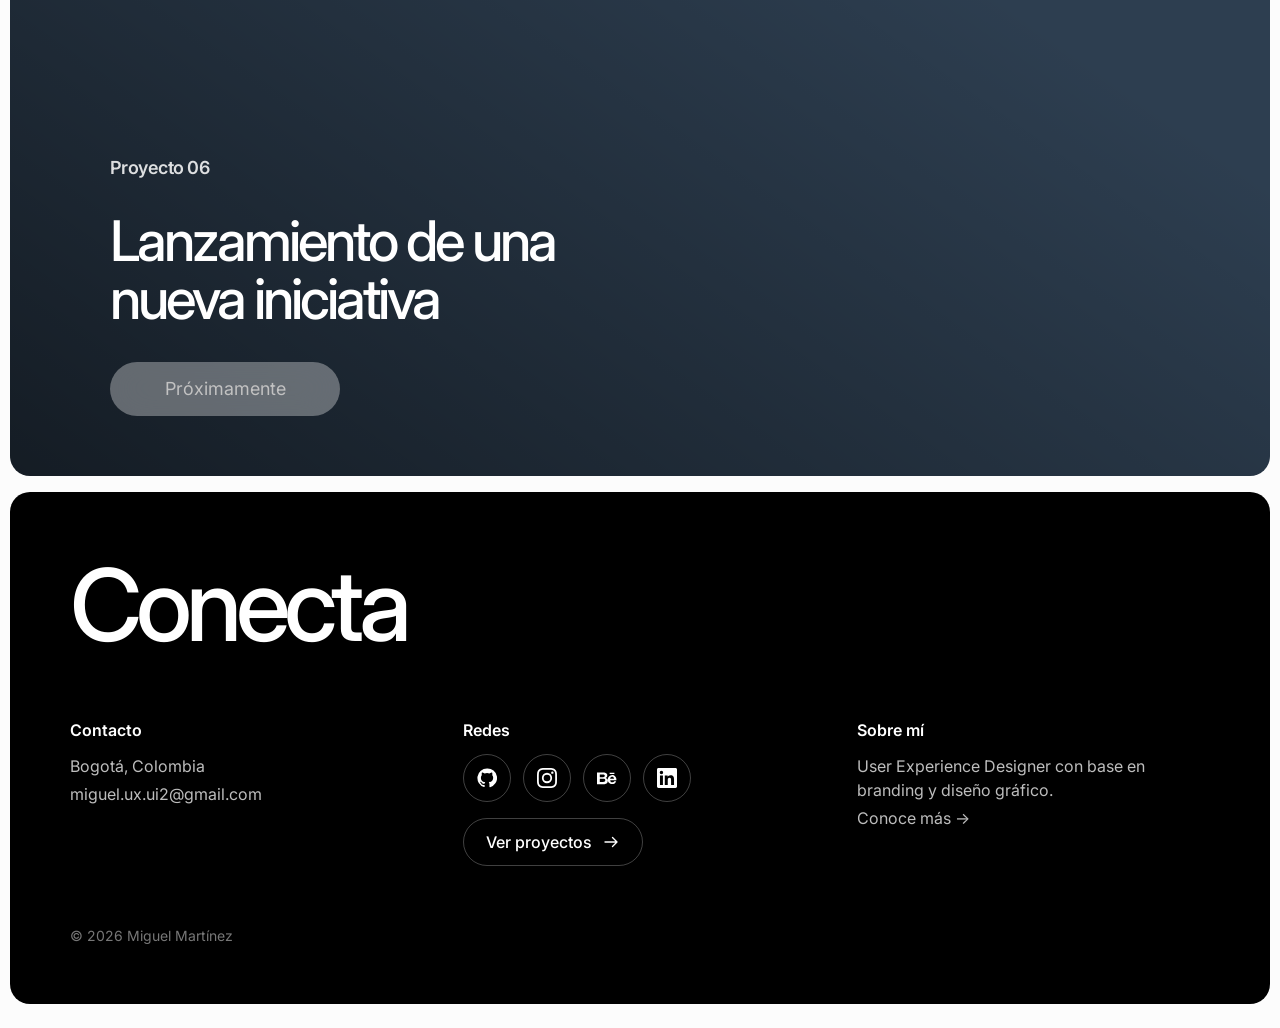
==== commit 8974b92e: "Hero: segunda línea del título al tamaño de «Hola, soy Miguel!»; descripción y botón en columna dere" ====
--- a/index.html
+++ b/index.html
@@ -8,7 +8,7 @@
   <link rel="preconnect" href="https://fonts.googleapis.com" />
   <link rel="preconnect" href="https://fonts.gstatic.com" crossorigin />
   <link href="https://fonts.googleapis.com/css2?family=Inter:wght@300;400;500;600;700&display=swap" rel="stylesheet" />
-  <link rel="stylesheet" href="css/styles.css?v=26" />
+  <link rel="stylesheet" href="css/styles.css?v=27" />
   <link rel="icon" href="favicon.svg" type="image/svg+xml" />
   <link rel="icon" href="favicon-32.png" type="image/png" sizes="32x32" />
   <link rel="icon" href="favicon-16.png" type="image/png" sizes="16x16" />
@@ -48,19 +48,21 @@
 
   <!-- ===== Hero: Hola, soy Miguel! ===== -->
   <section class="hero" aria-labelledby="hero-title">
-    <h1 id="hero-title" class="hero-title" aria-label="Hola, soy Miguel! Diseñador de productos para fundadores, startups y nuevas marcas.">
+    <h1 id="hero-title" class="hero-title" aria-label="Hola, soy Miguel!">
       <span class="hero-word" aria-hidden="true"><span class="hero-char" style="--i:0">H</span><span class="hero-char" style="--i:1">o</span><span class="hero-char" style="--i:2">l</span><span class="hero-char" style="--i:3">a</span><span class="hero-char" style="--i:4">,</span></span>
       <span class="hero-photo" aria-hidden="true" style="--i:6">
         <img src="img/Imagenes/retrato-miguel.jpg" alt="" width="941" height="1672" fetchpriority="high" />
       </span>
       <span class="hero-word" aria-hidden="true"><span class="hero-char" style="--i:7">s</span><span class="hero-char" style="--i:8">o</span><span class="hero-char" style="--i:9">y</span> <span class="hero-char" style="--i:10">M</span><span class="hero-char" style="--i:11">i</span><span class="hero-char" style="--i:12">g</span><span class="hero-char" style="--i:13">u</span><span class="hero-char" style="--i:14">e</span><span class="hero-char" style="--i:15">l</span><span class="hero-char" style="--i:16">!</span></span>
-      <span class="hero-sub" aria-hidden="true"><span class="hero-sub-word"><span class="hero-char" style="--i:19">Diseñador</span></span> <span class="hero-sub-word"><span class="hero-char" style="--i:20">de</span></span> <span class="hero-sub-word"><span class="hero-char" style="--i:21">productos</span></span> <span class="hero-sub-word"><span class="hero-char" style="--i:22">para</span></span> <span class="hero-sub-word"><span class="hero-char" style="--i:23">fundadores,</span></span> <span class="hero-sub-word"><span class="hero-char" style="--i:24">startups</span></span> <span class="hero-sub-word"><span class="hero-char" style="--i:25">y</span></span> <span class="hero-sub-word"><span class="hero-char" style="--i:26">nuevas</span></span> <span class="hero-sub-word"><span class="hero-char" style="--i:27">marcas.</span></span></span>
     </h1>
-    <p class="hero-lead">Llevo más de 7 años ayudando a marcas a crecer: diseño productos digitales e identidades que cuentan historias en las que la gente confía.</p>
-    <a href="#proyectos" class="hero-cta">
-      Ver proyectos
-      <svg viewBox="0 0 24 24" fill="none" stroke="currentColor" stroke-width="1.8" aria-hidden="true"><path d="M12 4v16M5 13l7 7 7-7"/></svg>
-    </a>
+    <p class="hero-sub"><span class="hero-sub-word"><span class="hero-char" style="--i:19">Diseñador</span></span> <span class="hero-sub-word"><span class="hero-char" style="--i:20">de</span></span> <span class="hero-sub-word"><span class="hero-char" style="--i:21">productos</span></span> <span class="hero-sub-word"><span class="hero-char" style="--i:22">para</span></span> <span class="hero-sub-word"><span class="hero-char" style="--i:23">fundadores,</span></span> <span class="hero-sub-word"><span class="hero-char" style="--i:24">startups</span></span> <span class="hero-sub-word"><span class="hero-char" style="--i:25">y</span></span> <span class="hero-sub-word"><span class="hero-char" style="--i:26">nuevas</span></span> <span class="hero-sub-word"><span class="hero-char" style="--i:27">marcas.</span></span></p>
+    <div class="hero-aside">
+      <p class="hero-lead">Llevo más de 7 años ayudando a marcas a crecer: diseño productos digitales e identidades que cuentan historias en las que la gente confía.</p>
+      <a href="#proyectos" class="hero-cta">
+        Ver proyectos
+        <svg viewBox="0 0 24 24" fill="none" stroke="currentColor" stroke-width="1.8" aria-hidden="true"><path d="M12 4v16M5 13l7 7 7-7"/></svg>
+      </a>
+    </div>
   </section>
 
   <!-- ===== Marcas con las que he trabajado ===== -->
--- a/css/styles.css
+++ b/css/styles.css
@@ -121,6 +121,10 @@
   margin: 0 auto;
   padding: 80px 0 120px;
   text-align: left;
+  display: grid;
+  grid-template-columns: minmax(0, 1fr) minmax(280px, 380px);
+  column-gap: 64px;
+  align-items: end;
 }
 .hero-title {
   display: flex;
@@ -133,6 +137,7 @@
   font-weight: 500;
   line-height: 1;
   letter-spacing: -.06em;
+  grid-column: 1 / -1;
 }
 .hero-word { display: inline-block; }
 .hero-photo {
@@ -154,20 +159,22 @@
   will-change: transform;
 }
 .hero-photo.is-tilting img { transition: transform .12s ease-out, box-shadow .6s; }
+/* Segunda línea del título: mismo tamaño y grosor que "Hola, soy Miguel!" */
 .hero-sub {
-  display: block;
-  flex-basis: 100%;
-  max-width: 1100px;
-  margin-top: 28px;
-  font-size: 64px;
-  line-height: 1.08;
-  letter-spacing: -.045em;
-}
-.hero-sub-word { display: inline-block; }
+  grid-column: 1;
+  margin: 24px 0 0;
+  font-size: 128px;
+  font-weight: 500;
+  line-height: 1;
+  letter-spacing: -.06em;
+}
+.hero-aside { grid-column: 2; padding-bottom: 10px; }
+.hero-sub-word { display: inline-block; vertical-align: top; }
+.hero-sub .hero-char { vertical-align: top; }
 .hero-intro .hero-sub-word { overflow: hidden; padding-bottom: .16em; margin-bottom: -.16em; }
 .hero-lead {
   max-width: 620px;
-  margin: 40px 0 0;
+  margin: 0;
   color: var(--muted);
   font-size: 24px;
   line-height: 1.4;
@@ -222,14 +229,17 @@
   .hero { padding: 56px 0 96px; }
   .hero-title { font-size: 88px; gap: 8px 28px; }
   .hero-photo { width: 150px; }
-  .hero-sub { font-size: 44px; margin-top: 20px; }
+  .hero { grid-template-columns: minmax(0, 1fr); }
+  .hero-sub { font-size: 88px; margin-top: 16px; }
+  .hero-aside { grid-column: 1; margin-top: 40px; padding-bottom: 0; }
 }
 @media (max-width: 767px) {
   .hero { padding: 40px 0 72px; }
   .hero-title { flex-direction: column; align-items: flex-start; font-size: 60px; gap: 12px; }
   .hero-photo { width: 140px; order: -1; margin: 0 0 8px 8px; }
-  .hero-sub { font-size: 30px; margin-top: 12px; letter-spacing: -.035em; }
-  .hero-lead { margin-top: 24px; font-size: 19px; }
+  .hero-sub { font-size: 60px; margin-top: 12px; }
+  .hero-aside { margin-top: 28px; }
+  .hero-lead { font-size: 19px; }
 }
 @media (prefers-reduced-motion: reduce) {
   .hero-photo img, .hero-photo.is-tilting img { transition: none; }
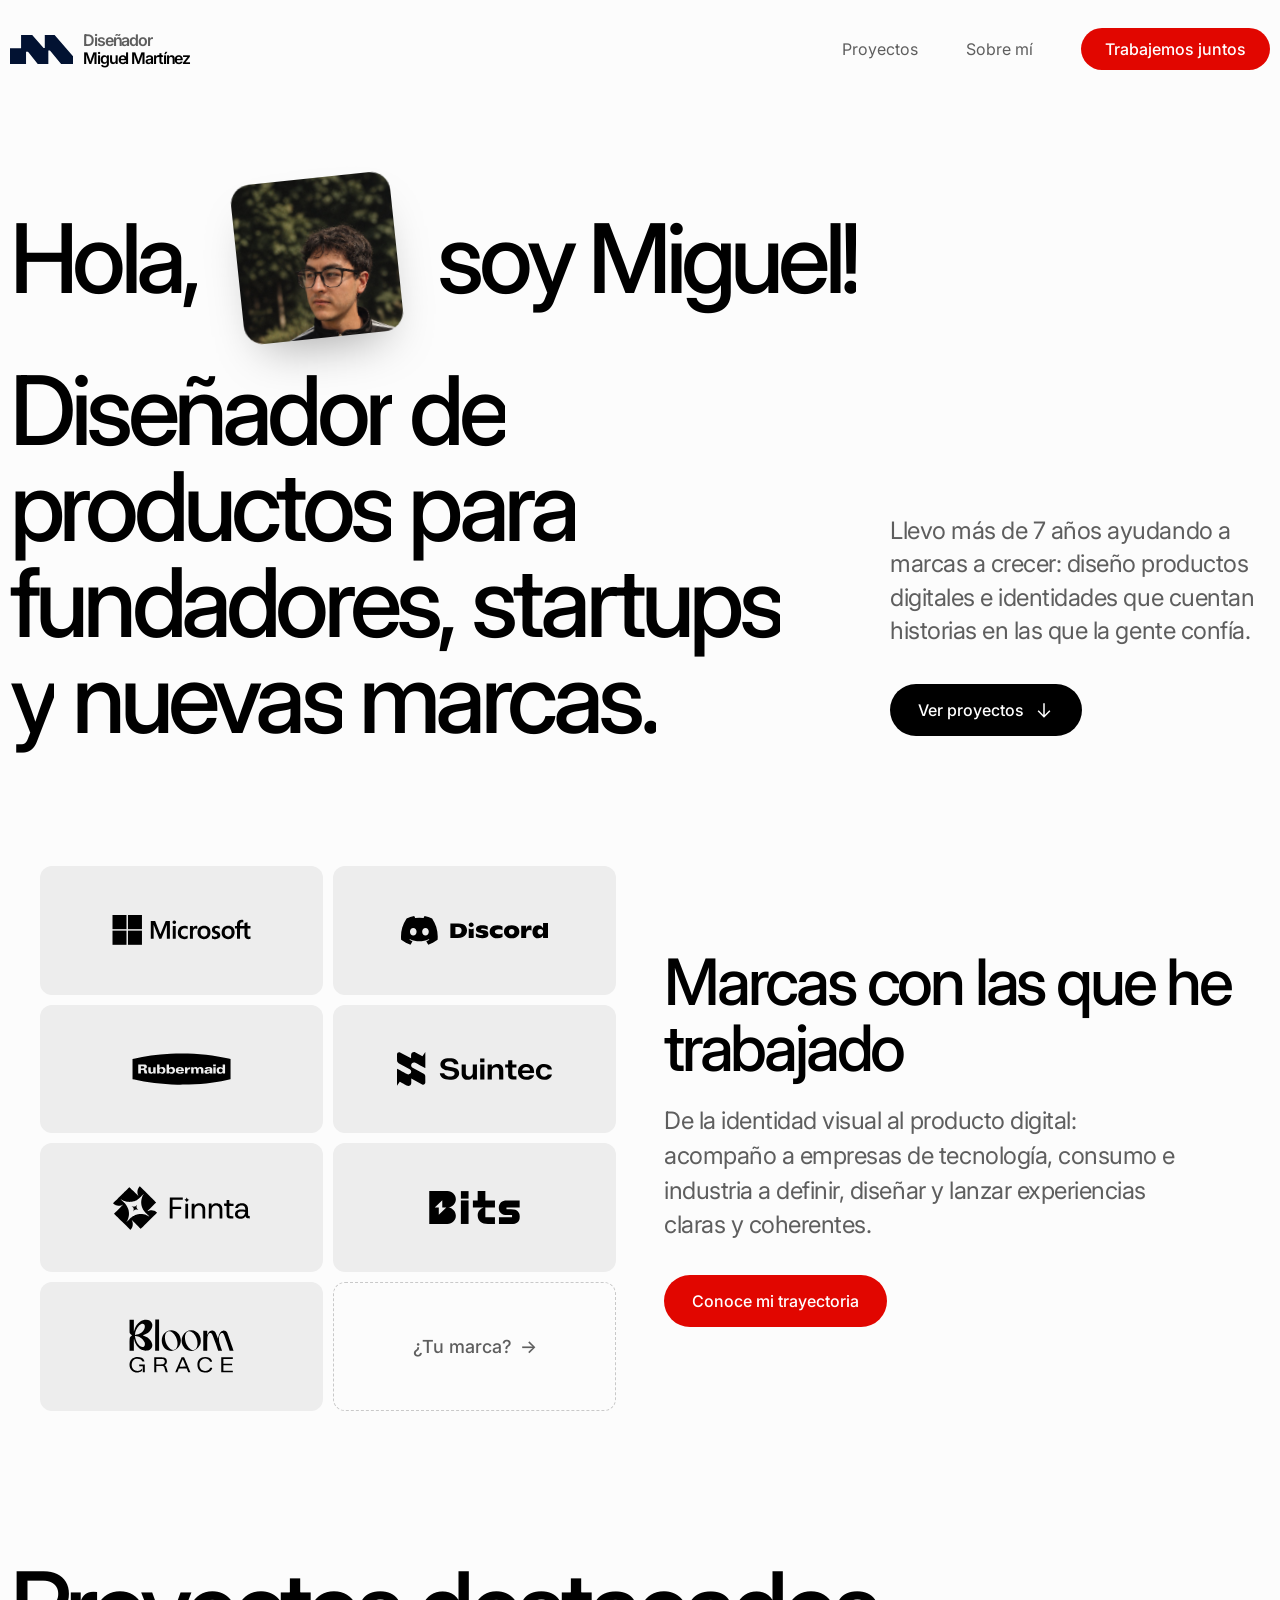
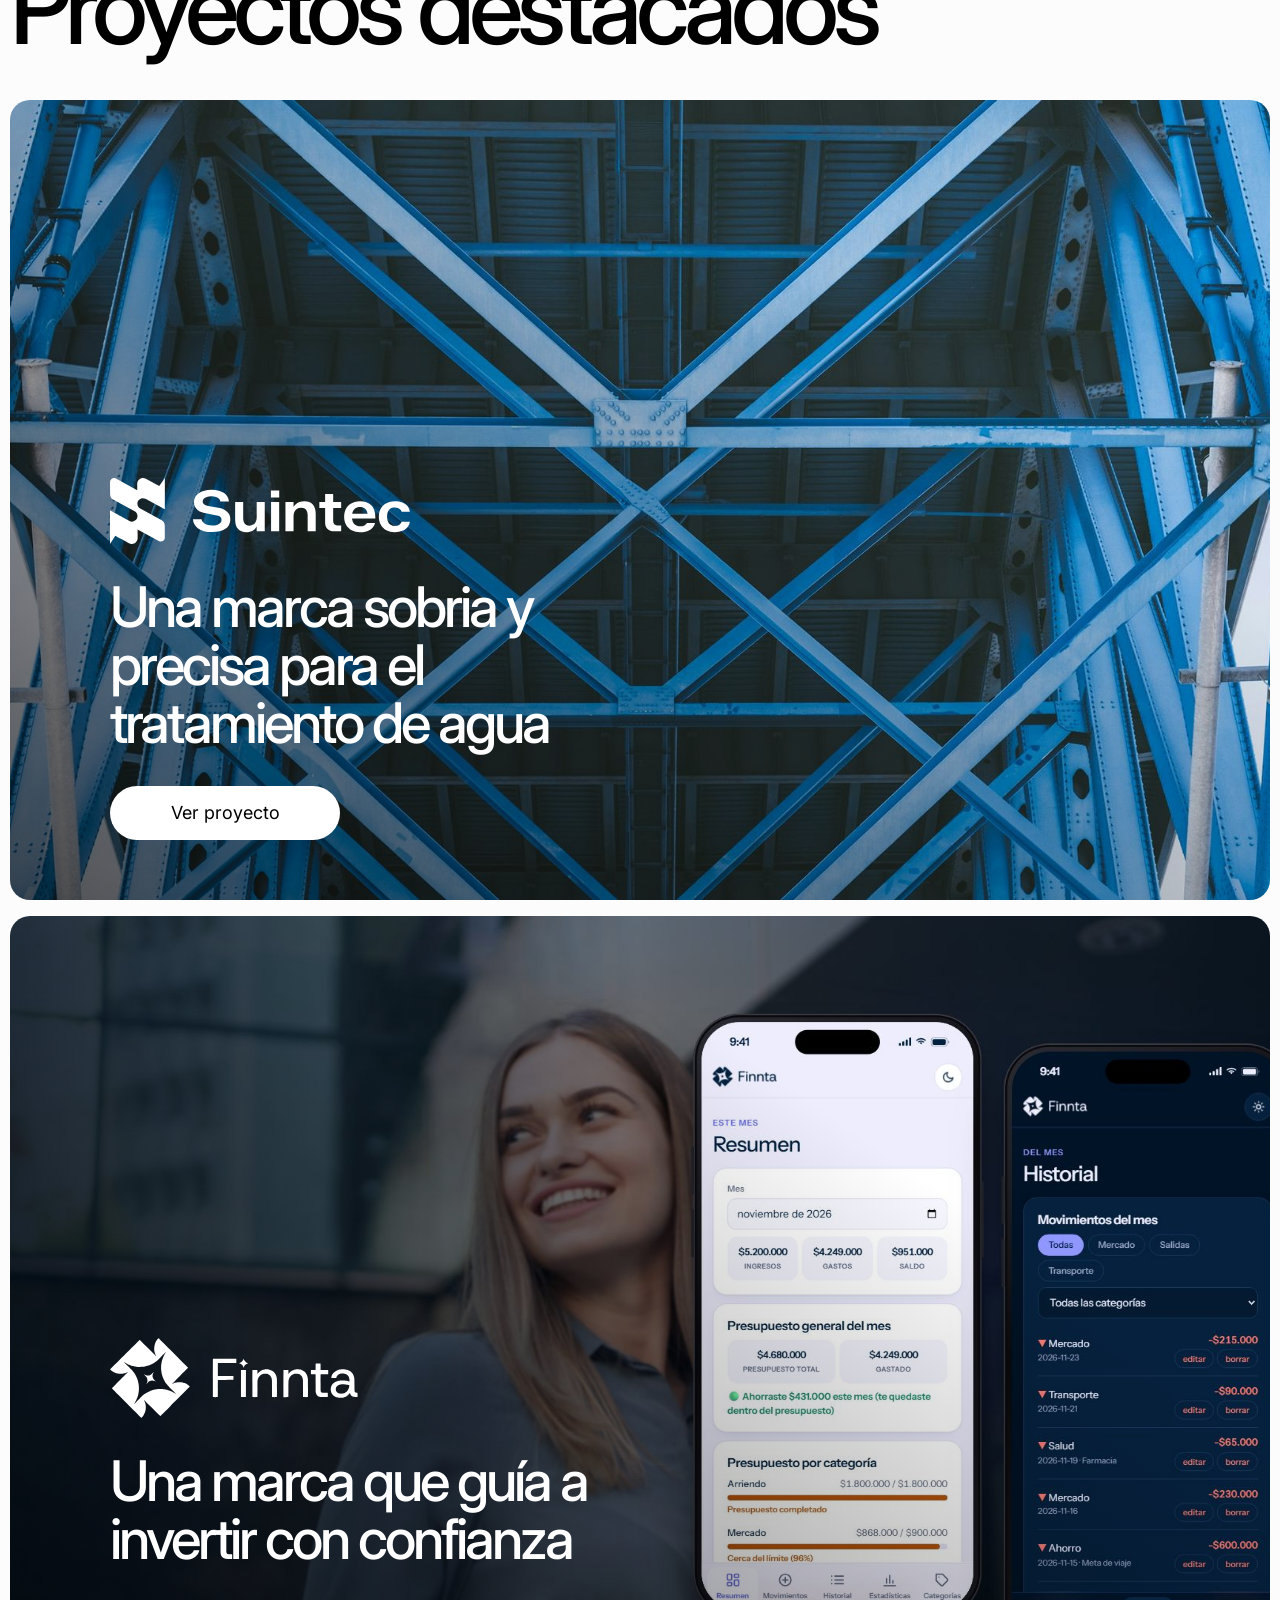
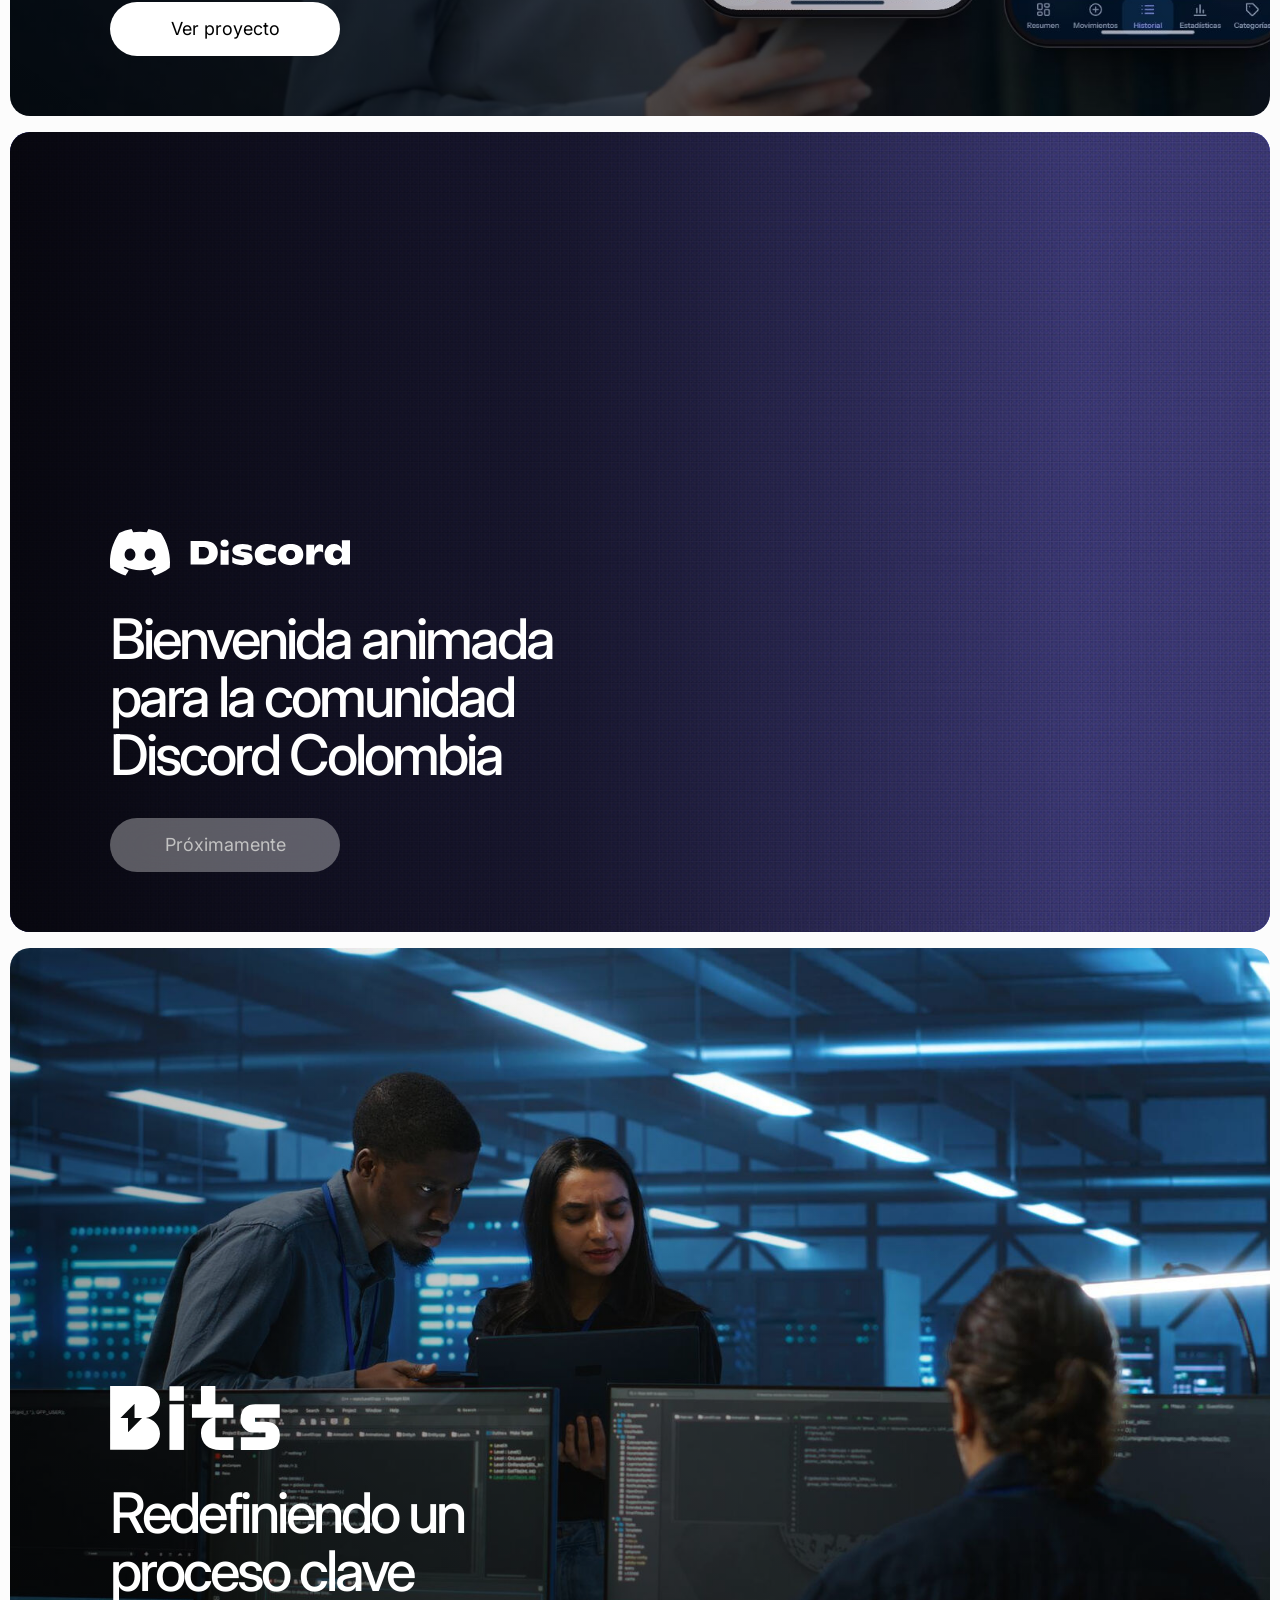
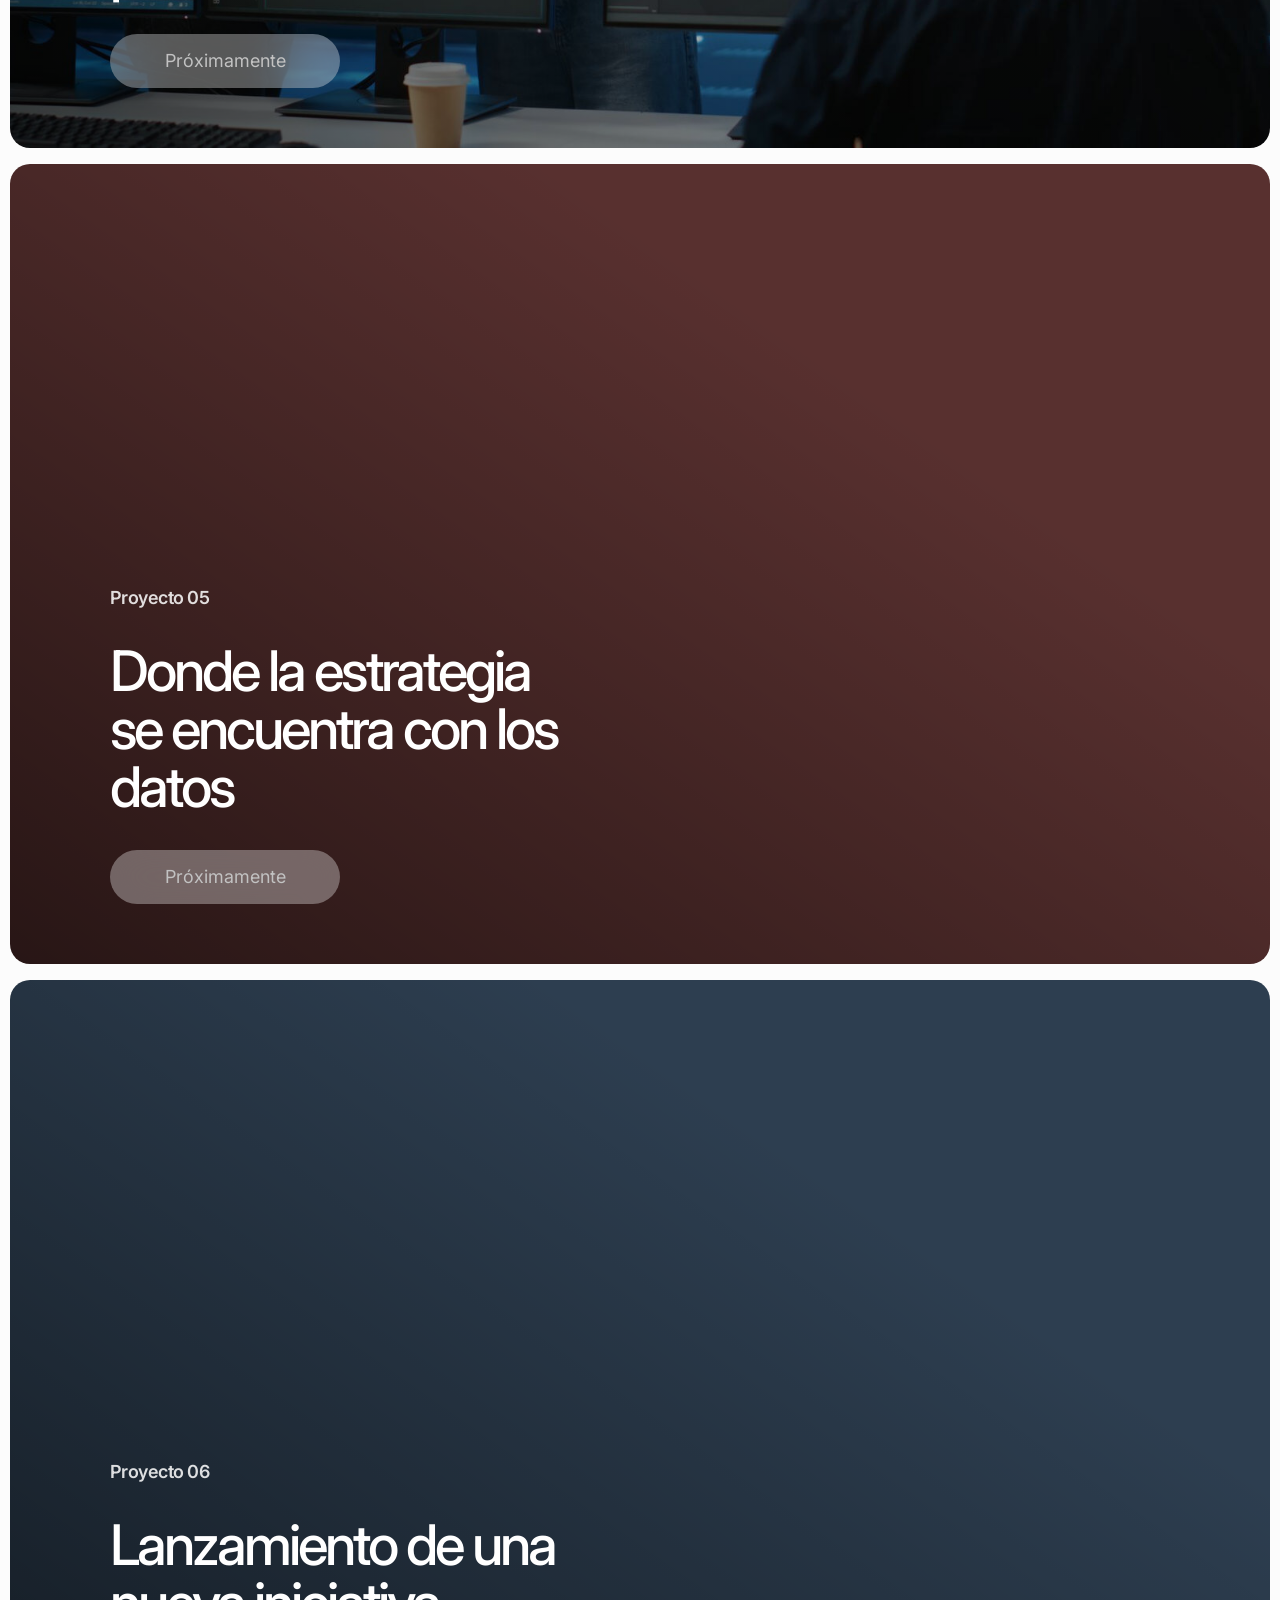
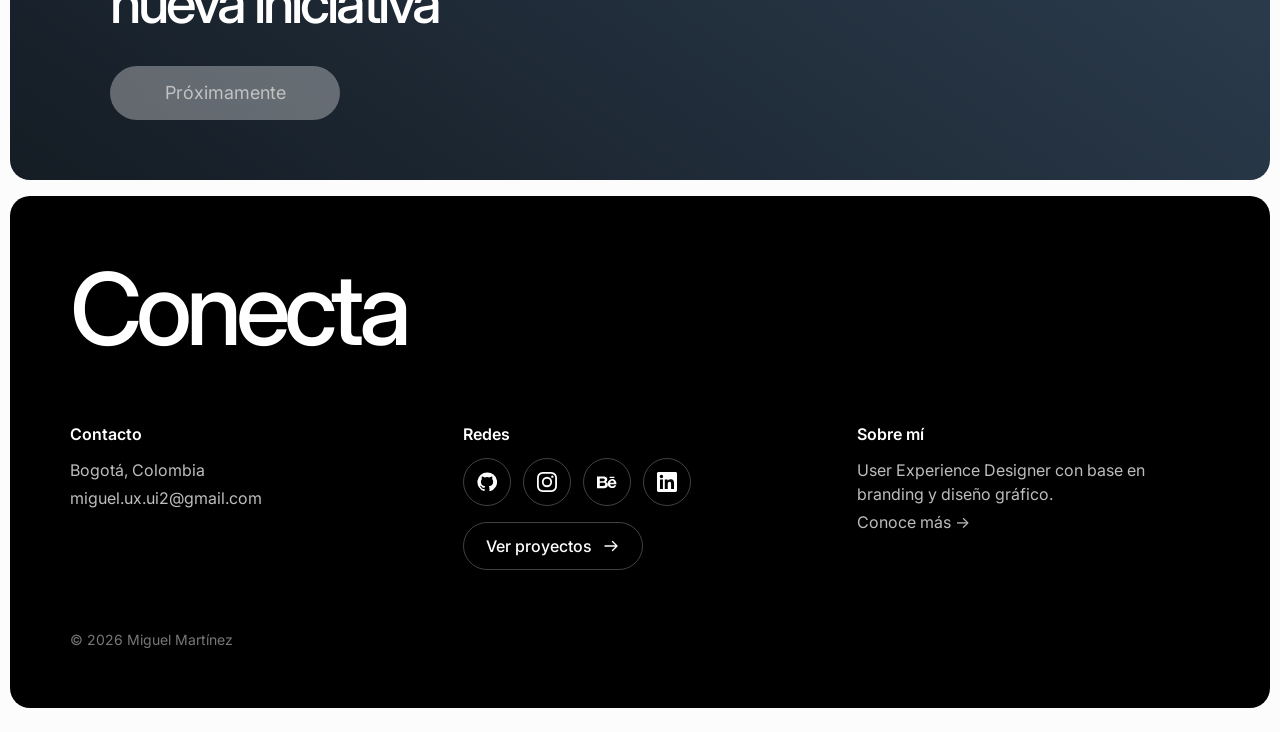
==== commit 24430022: "Hero más compacto: todo el título a 96px (72 tablet, 48 móvil); styles.css v=28 Co-Authored-By: Clau" ====
--- a/index.html
+++ b/index.html
@@ -8,7 +8,7 @@
   <link rel="preconnect" href="https://fonts.googleapis.com" />
   <link rel="preconnect" href="https://fonts.gstatic.com" crossorigin />
   <link href="https://fonts.googleapis.com/css2?family=Inter:wght@300;400;500;600;700&display=swap" rel="stylesheet" />
-  <link rel="stylesheet" href="css/styles.css?v=27" />
+  <link rel="stylesheet" href="css/styles.css?v=28" />
   <link rel="icon" href="favicon.svg" type="image/svg+xml" />
   <link rel="icon" href="favicon-32.png" type="image/png" sizes="32x32" />
   <link rel="icon" href="favicon-16.png" type="image/png" sizes="16x16" />
--- a/css/styles.css
+++ b/css/styles.css
@@ -133,7 +133,7 @@
   justify-content: flex-start;
   gap: 8px 40px;
   margin: 0;
-  font-size: 128px;
+  font-size: 96px;
   font-weight: 500;
   line-height: 1;
   letter-spacing: -.06em;
@@ -143,7 +143,7 @@
 .hero-photo {
   display: block;
   flex: none;
-  width: 200px;
+  width: 160px;
   perspective: 800px;
 }
 .hero-photo img {
@@ -163,7 +163,7 @@
 .hero-sub {
   grid-column: 1;
   margin: 24px 0 0;
-  font-size: 128px;
+  font-size: 96px;
   font-weight: 500;
   line-height: 1;
   letter-spacing: -.06em;
@@ -227,17 +227,17 @@
 
 @media (max-width: 991px) {
   .hero { padding: 56px 0 96px; }
-  .hero-title { font-size: 88px; gap: 8px 28px; }
-  .hero-photo { width: 150px; }
+  .hero-title { font-size: 72px; gap: 8px 24px; }
+  .hero-photo { width: 124px; }
   .hero { grid-template-columns: minmax(0, 1fr); }
-  .hero-sub { font-size: 88px; margin-top: 16px; }
+  .hero-sub { font-size: 72px; margin-top: 16px; }
   .hero-aside { grid-column: 1; margin-top: 40px; padding-bottom: 0; }
 }
 @media (max-width: 767px) {
   .hero { padding: 40px 0 72px; }
-  .hero-title { flex-direction: column; align-items: flex-start; font-size: 60px; gap: 12px; }
-  .hero-photo { width: 140px; order: -1; margin: 0 0 8px 8px; }
-  .hero-sub { font-size: 60px; margin-top: 12px; }
+  .hero-title { flex-direction: column; align-items: flex-start; font-size: 48px; gap: 12px; }
+  .hero-photo { width: 120px; order: -1; margin: 0 0 8px 8px; }
+  .hero-sub { font-size: 48px; margin-top: 12px; }
   .hero-aside { margin-top: 28px; }
   .hero-lead { font-size: 19px; }
 }
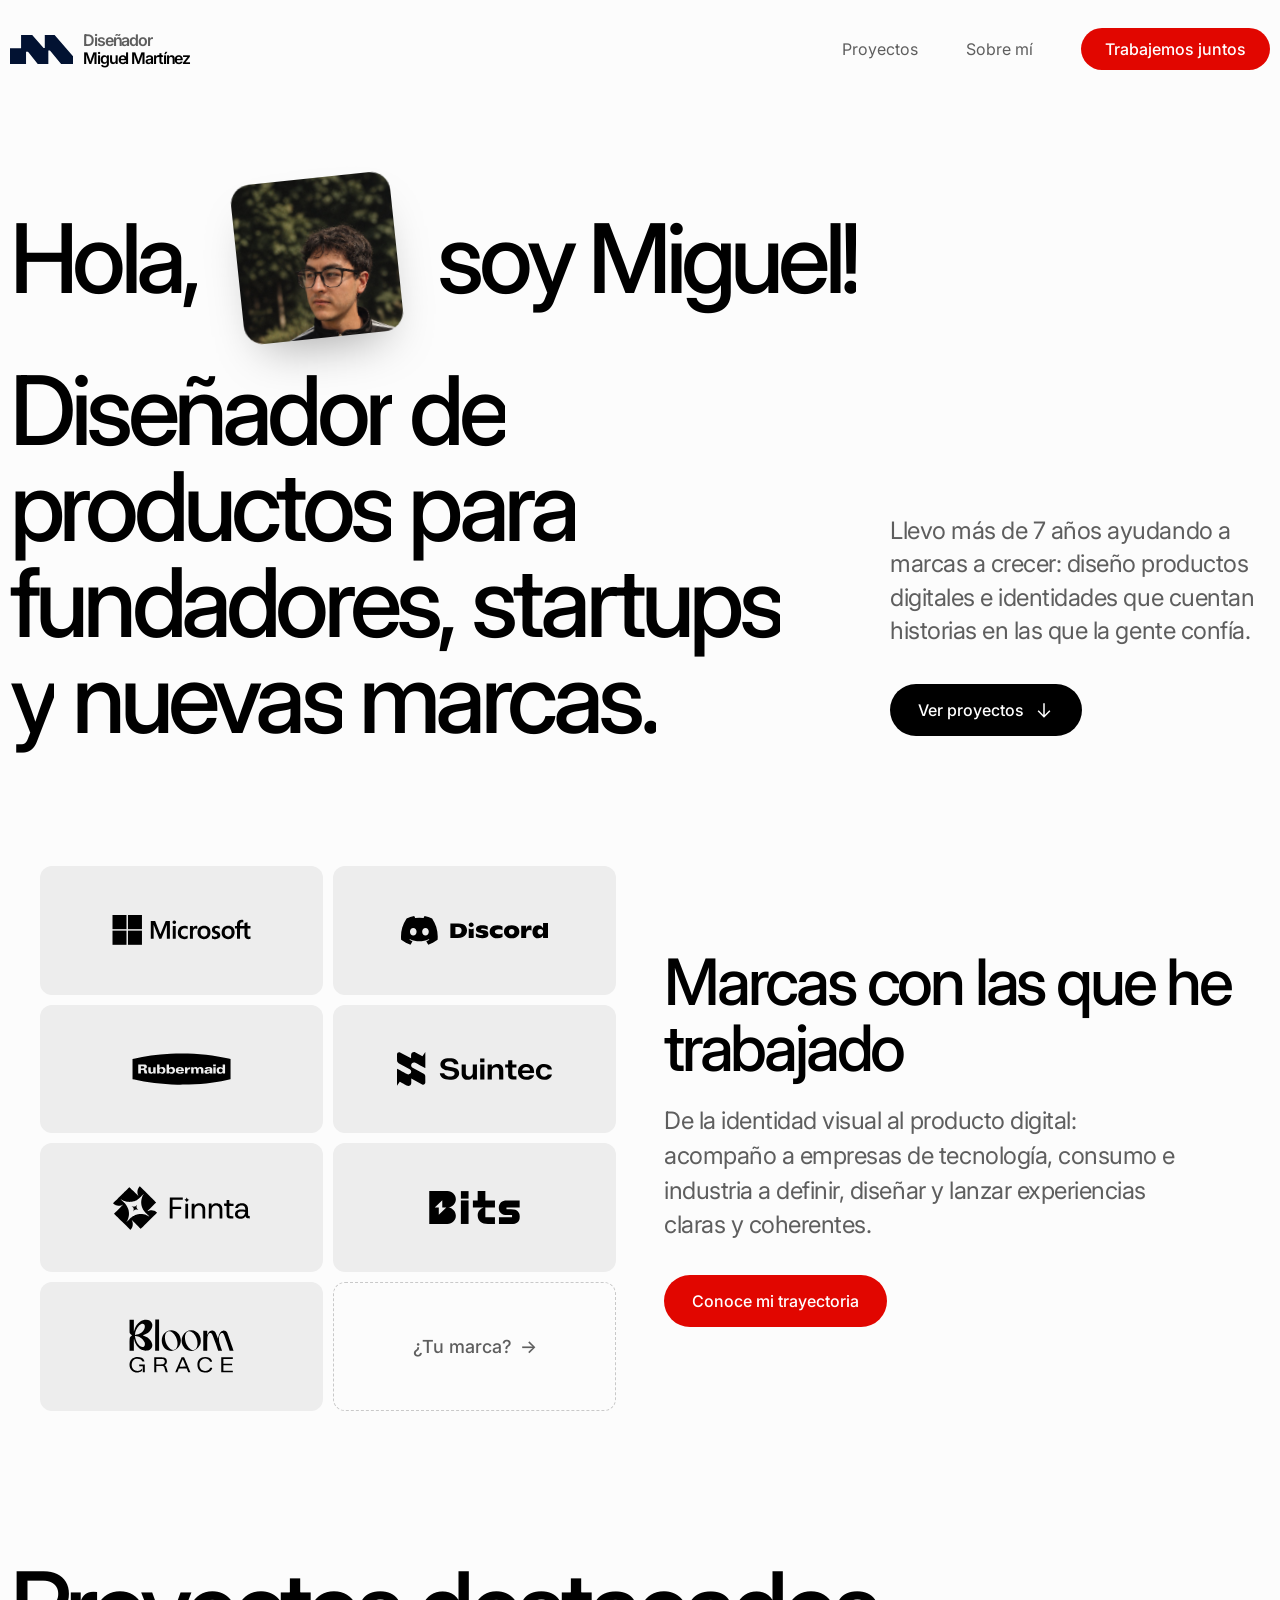
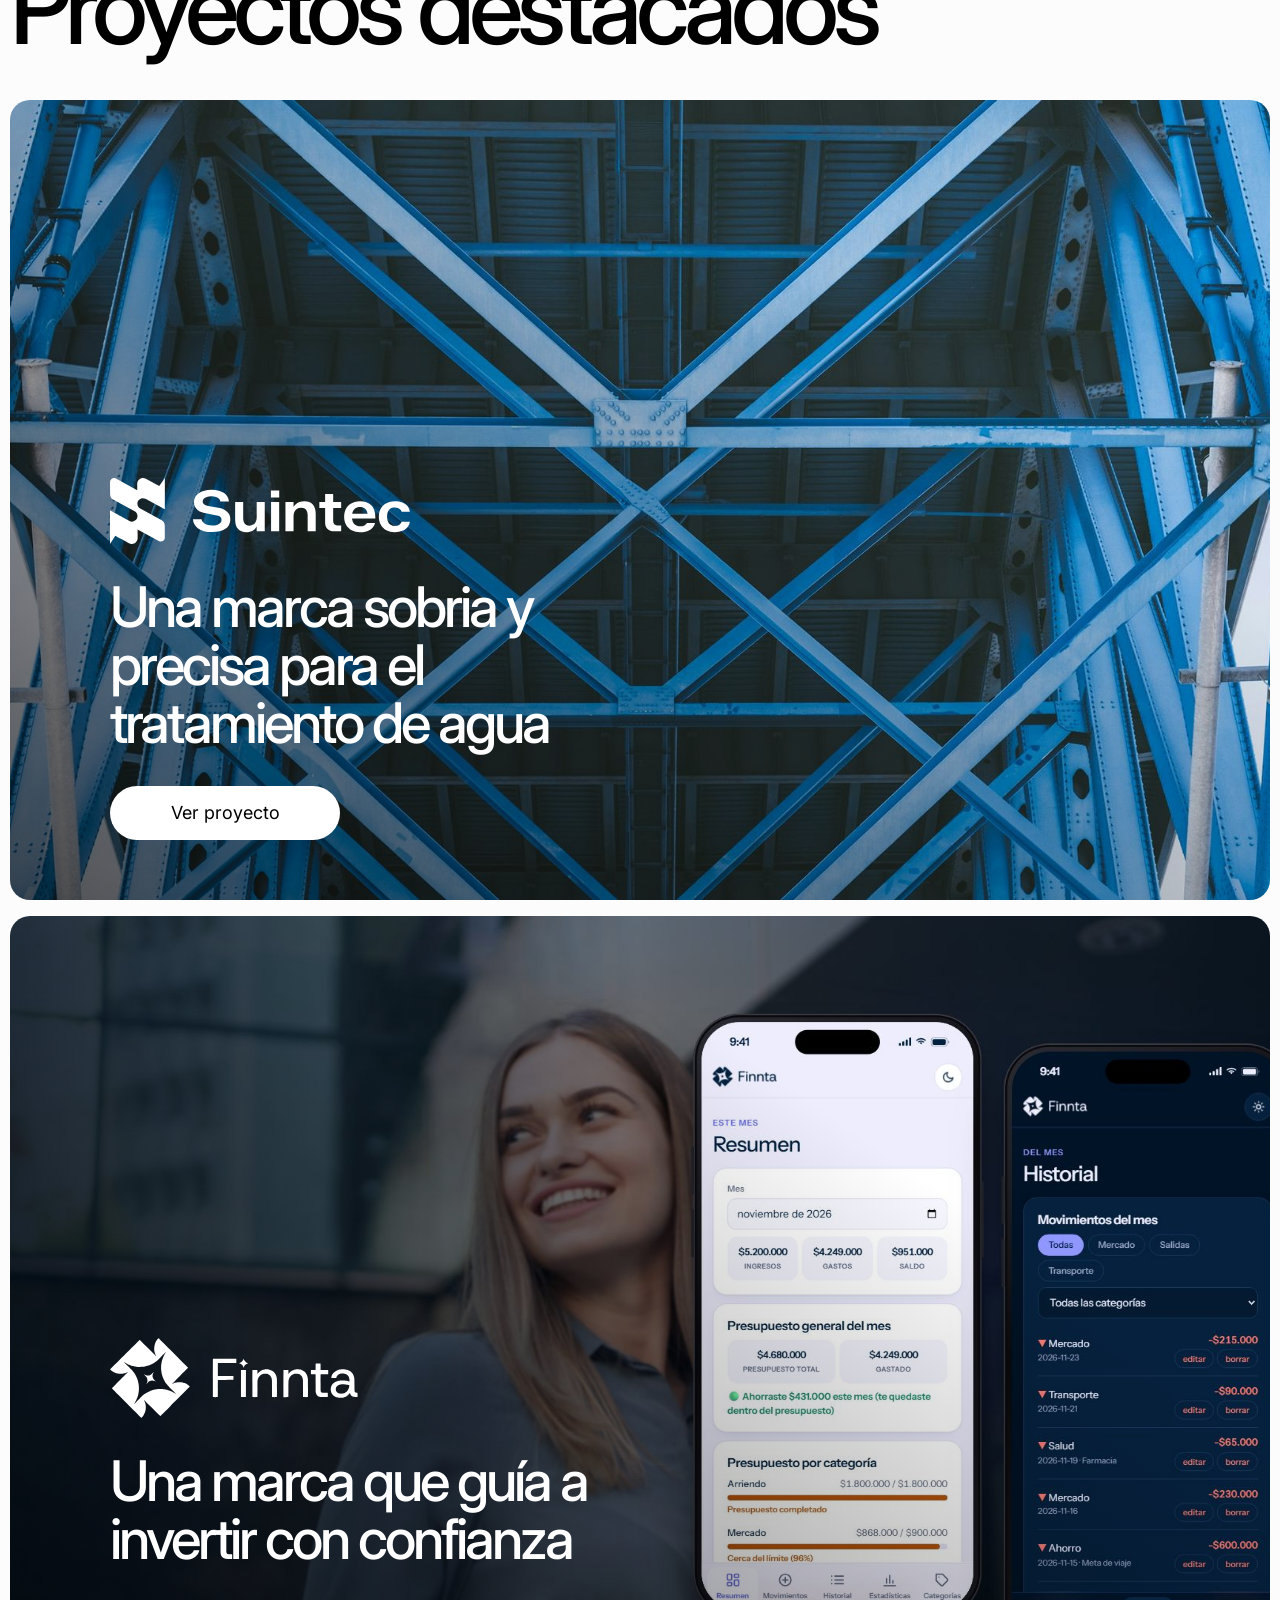
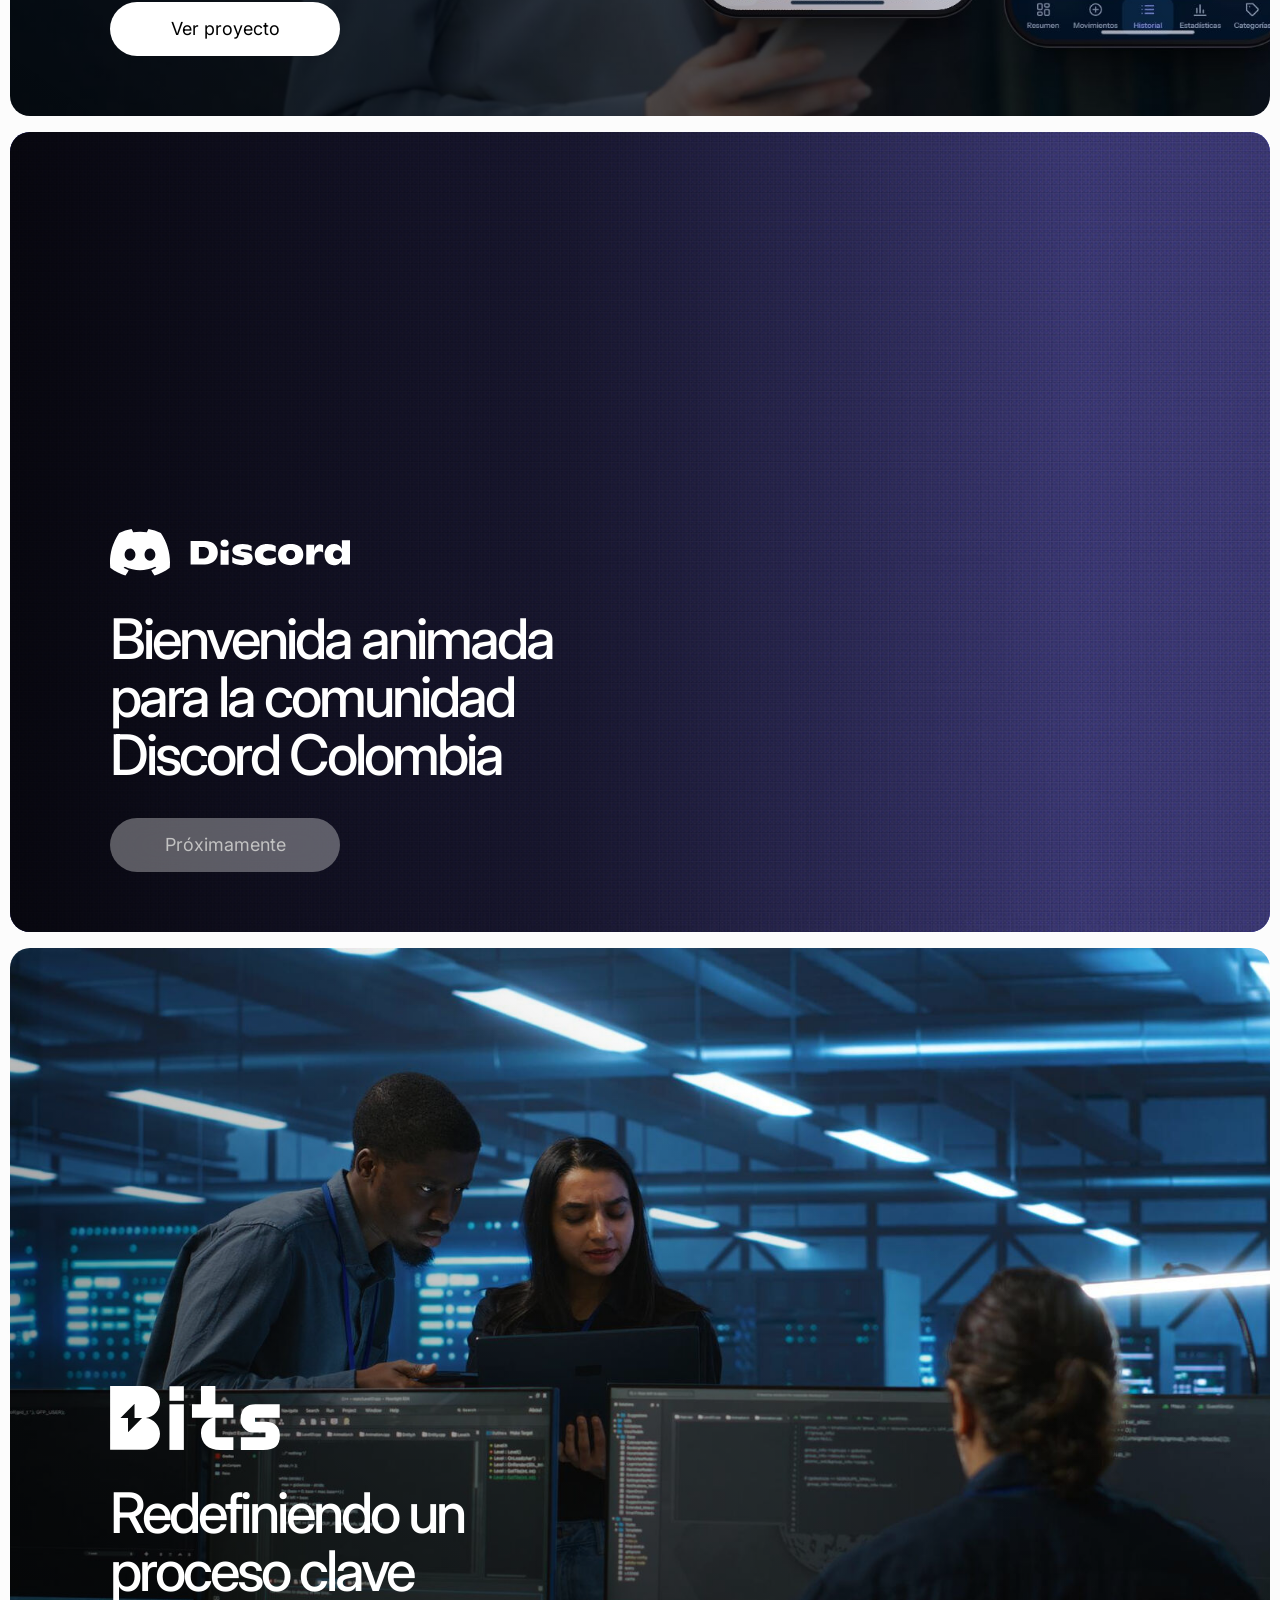
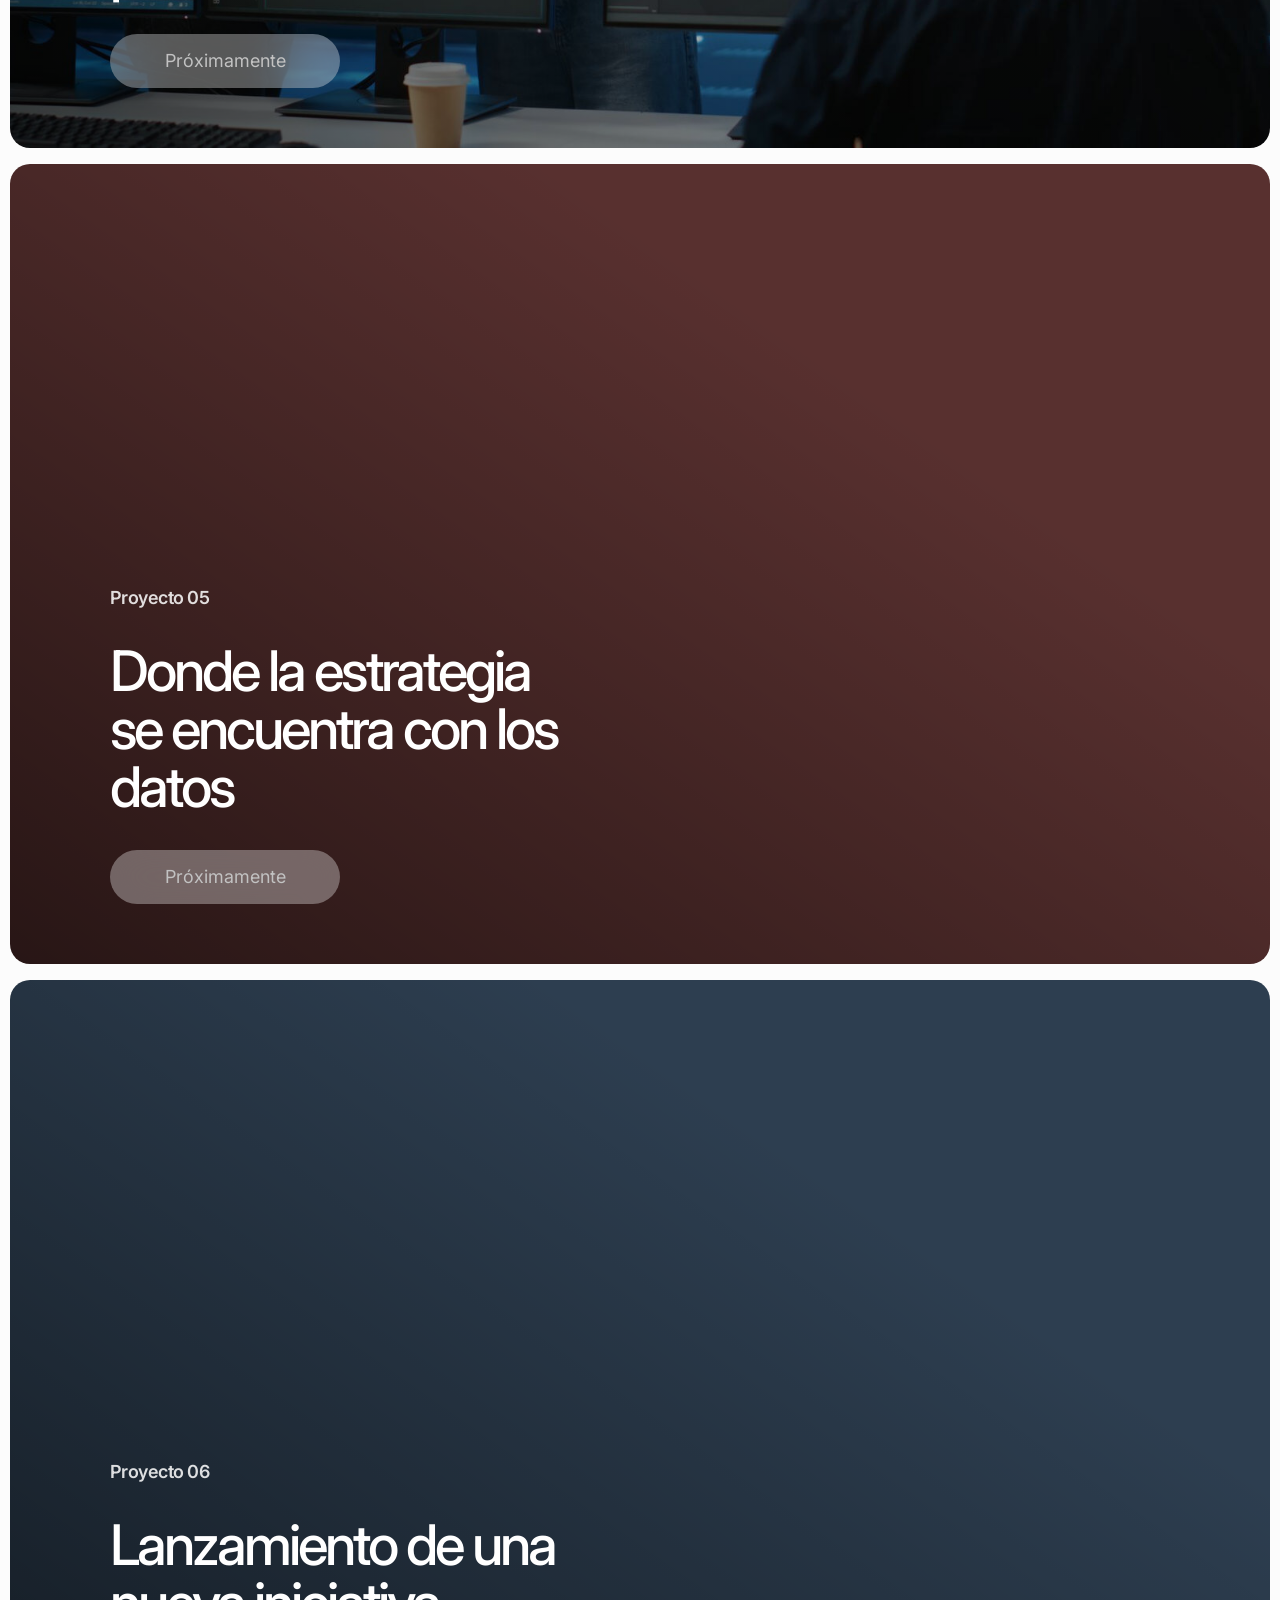
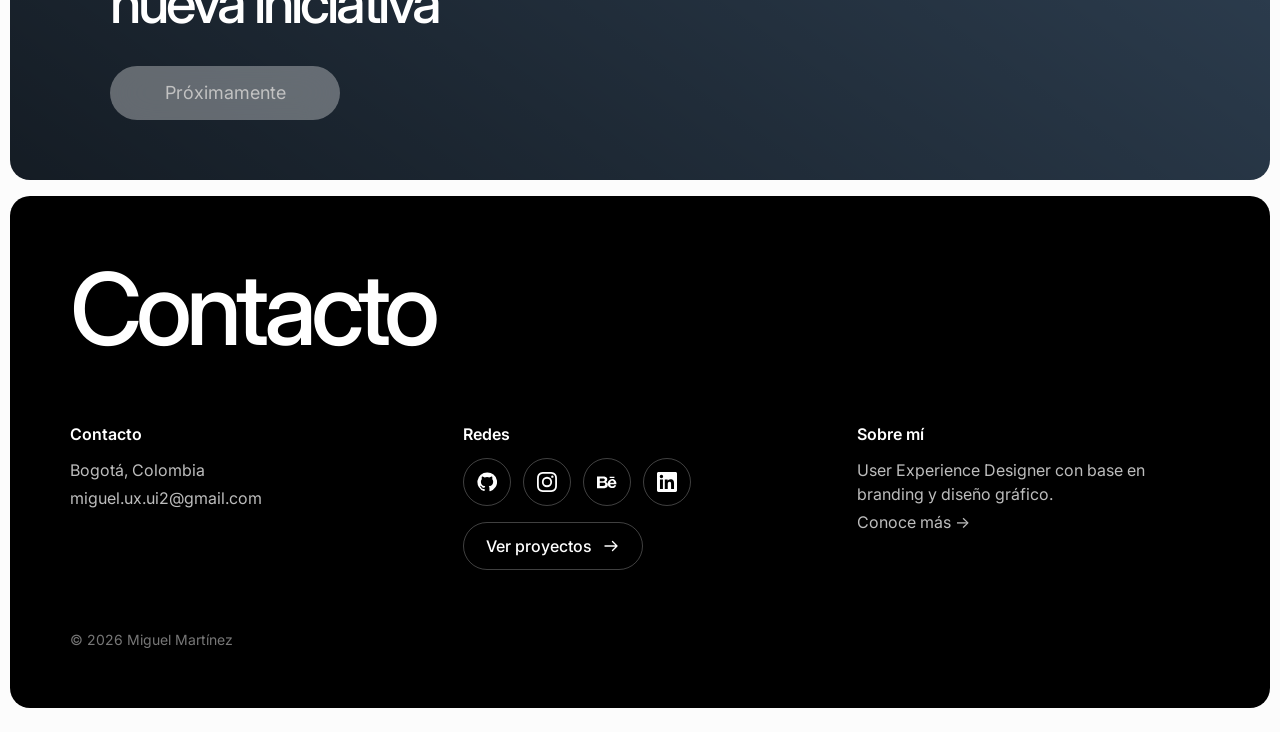
==== commit ef3e2ac4: "Footer: título «Contacto» y enlace correcto de Instagram Co-Authored-By: Claude Opus 5.5 <noreply@an" ====
--- a/index.html
+++ b/index.html
@@ -96,7 +96,7 @@
   <section id="contacto" class="footer-section">
 
     <footer class="footer">
-      <h2 class="heading">Conecta</h2>
+      <h2 class="heading">Contacto</h2>
       <div class="footer-grid">
         <div>
           <h3 class="footer-label">Contacto</h3>
@@ -109,7 +109,7 @@
             <li><a href="https://github.com/Miguel-UX-UI" target="_blank" rel="noopener noreferrer" aria-label="GitHub de Miguel Martínez (se abre en una pestaña nueva)" title="GitHub">
               <svg viewBox="0 0 24 24" fill="currentColor" aria-hidden="true" focusable="false"><path d="M12 .5a11.5 11.5 0 0 0-3.64 22.41c.58.1.79-.25.79-.56v-2c-3.2.7-3.88-1.37-3.88-1.37-.52-1.33-1.28-1.69-1.28-1.69-1.05-.71.08-.7.08-.7 1.16.08 1.77 1.19 1.77 1.19 1.03 1.77 2.7 1.26 3.36.96.1-.75.4-1.26.73-1.55-2.55-.29-5.24-1.28-5.24-5.69 0-1.26.45-2.29 1.19-3.1-.12-.29-.52-1.46.11-3.05 0 0 .97-.31 3.17 1.18a11 11 0 0 1 5.77 0c2.2-1.49 3.17-1.18 3.17-1.18.63 1.59.23 2.76.11 3.05.74.81 1.19 1.84 1.19 3.1 0 4.42-2.7 5.39-5.26 5.68.41.36.78 1.06.78 2.14v3.17c0 .31.21.67.8.56A11.5 11.5 0 0 0 12 .5Z"/></svg>
             </a></li>
-            <li><a href="https://www.instagram.com/branderos.co/" target="_blank" rel="noopener noreferrer" aria-label="Instagram de Branderos (se abre en una pestaña nueva)" title="Instagram">
+            <li><a href="https://www.instagram.com/miguel.ux.ui/" target="_blank" rel="noopener noreferrer" aria-label="Instagram de Miguel Martínez (se abre en una pestaña nueva)" title="Instagram">
               <svg viewBox="0 0 24 24" fill="currentColor" aria-hidden="true" focusable="false"><path d="M12 2.16c3.2 0 3.58.01 4.85.07 1.17.05 1.8.25 2.23.41.56.22.96.48 1.38.9.42.42.68.82.9 1.38.16.42.36 1.06.41 2.23.06 1.27.07 1.65.07 4.85s-.01 3.58-.07 4.85c-.05 1.17-.25 1.8-.41 2.23-.22.56-.48.96-.9 1.38-.42.42-.82.68-1.38.9-.42.16-1.06.36-2.23.41-1.27.06-1.65.07-4.85.07s-3.58-.01-4.85-.07c-1.17-.05-1.8-.25-2.23-.41a3.72 3.72 0 0 1-1.38-.9 3.72 3.72 0 0 1-.9-1.38c-.16-.42-.36-1.06-.41-2.23C2.17 15.58 2.16 15.2 2.16 12s.01-3.58.07-4.85c.05-1.17.25-1.8.41-2.23.22-.56.48-.96.9-1.38.42-.42.82-.68 1.38-.9.42-.16 1.06-.36 2.23-.41C8.42 2.17 8.8 2.16 12 2.16M12 0C8.74 0 8.33.01 7.05.07 5.78.13 4.9.33 4.14.63a5.88 5.88 0 0 0-2.13 1.38A5.88 5.88 0 0 0 .63 4.14C.33 4.9.13 5.78.07 7.05.01 8.33 0 8.74 0 12s.01 3.67.07 4.95c.06 1.27.26 2.15.56 2.91.31.79.72 1.46 1.38 2.13a5.88 5.88 0 0 0 2.13 1.38c.76.3 1.64.5 2.91.56C8.33 23.99 8.74 24 12 24s3.67-.01 4.95-.07c1.27-.06 2.15-.26 2.91-.56a5.88 5.88 0 0 0 2.13-1.38 5.88 5.88 0 0 0 1.38-2.13c.3-.76.5-1.64.56-2.91.06-1.28.07-1.69.07-4.95s-.01-3.67-.07-4.95c-.06-1.27-.26-2.15-.56-2.91a5.88 5.88 0 0 0-1.38-2.13A5.88 5.88 0 0 0 19.86.63C19.1.33 18.22.13 16.95.07 15.67.01 15.26 0 12 0Zm0 5.84a6.16 6.16 0 1 0 0 12.32 6.16 6.16 0 0 0 0-12.32ZM12 16a4 4 0 1 1 0-8 4 4 0 0 1 0 8Zm6.4-11.85a1.44 1.44 0 1 0 0 2.88 1.44 1.44 0 0 0 0-2.88Z"/></svg>
             </a></li>
             <li><a href="https://www.behance.net/MMMartinez" target="_blank" rel="noopener noreferrer" aria-label="Behance de Miguel Martínez (se abre en una pestaña nueva)" title="Behance">
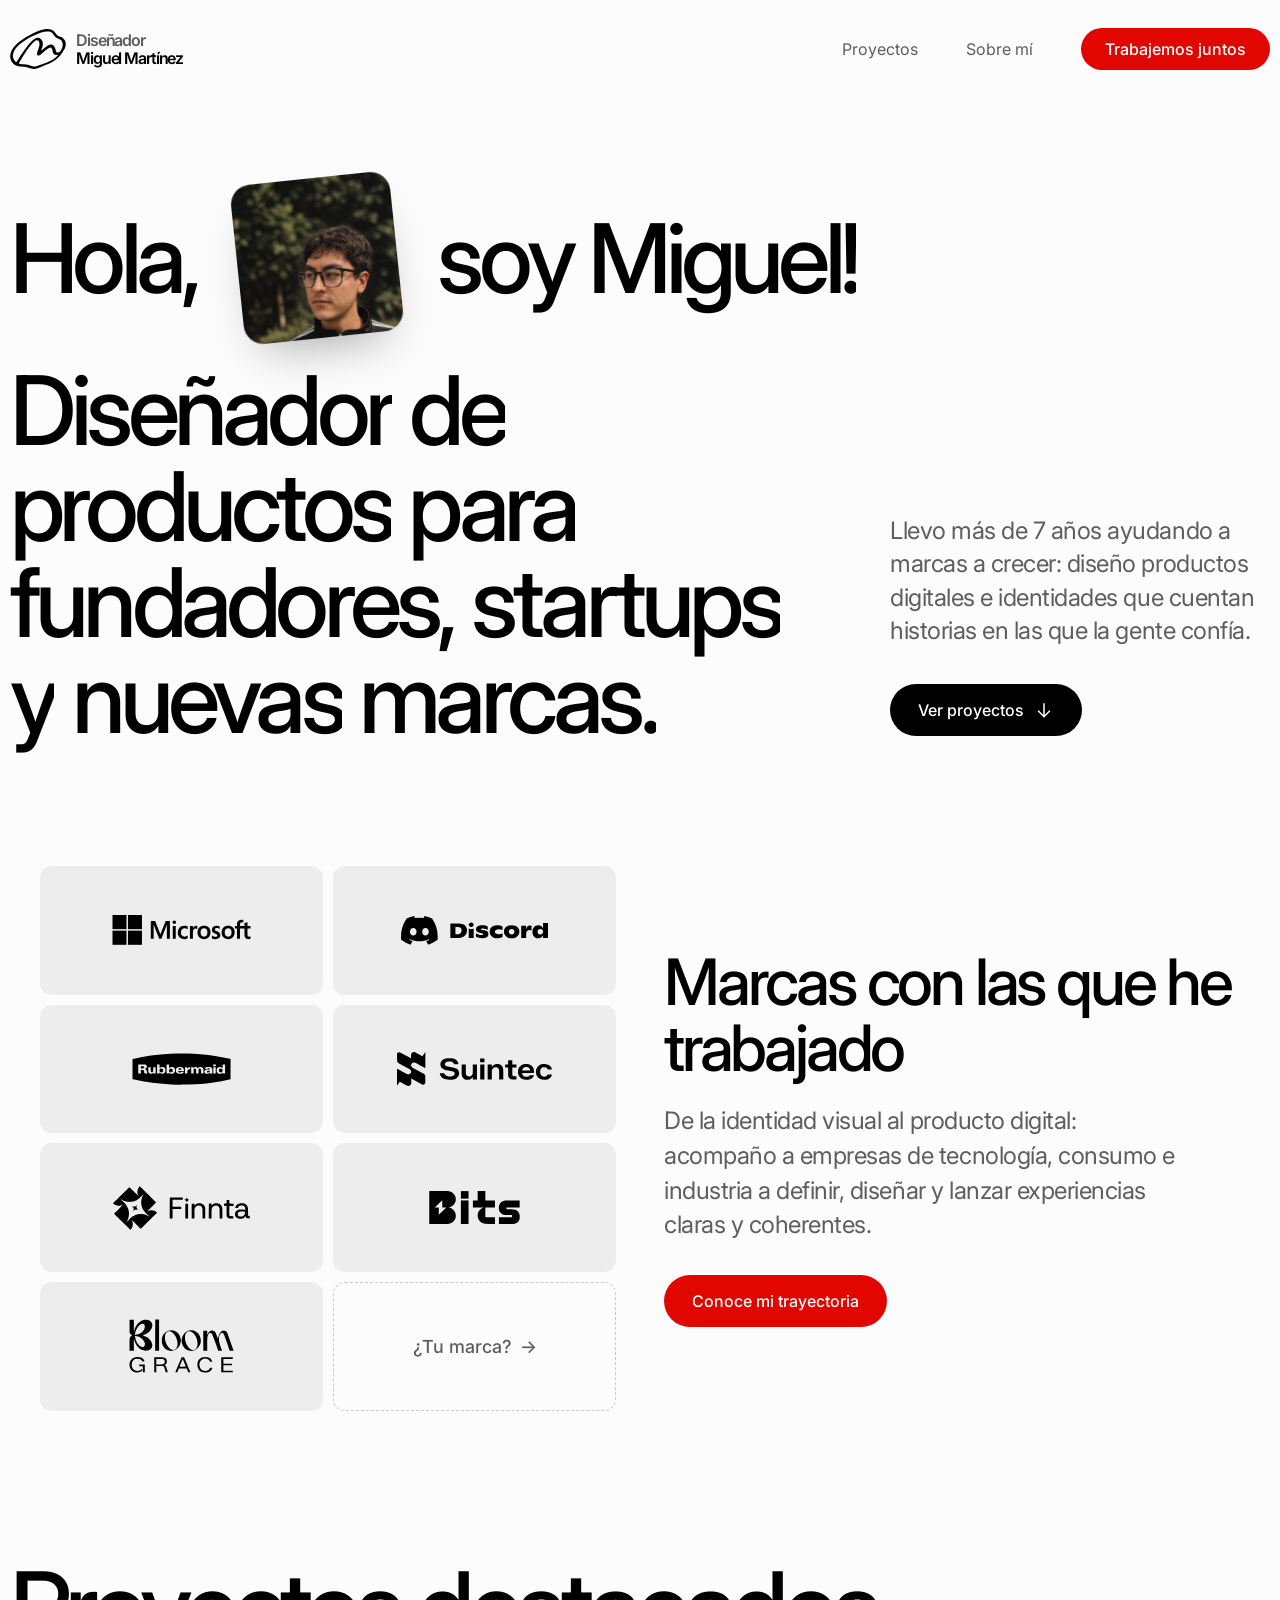
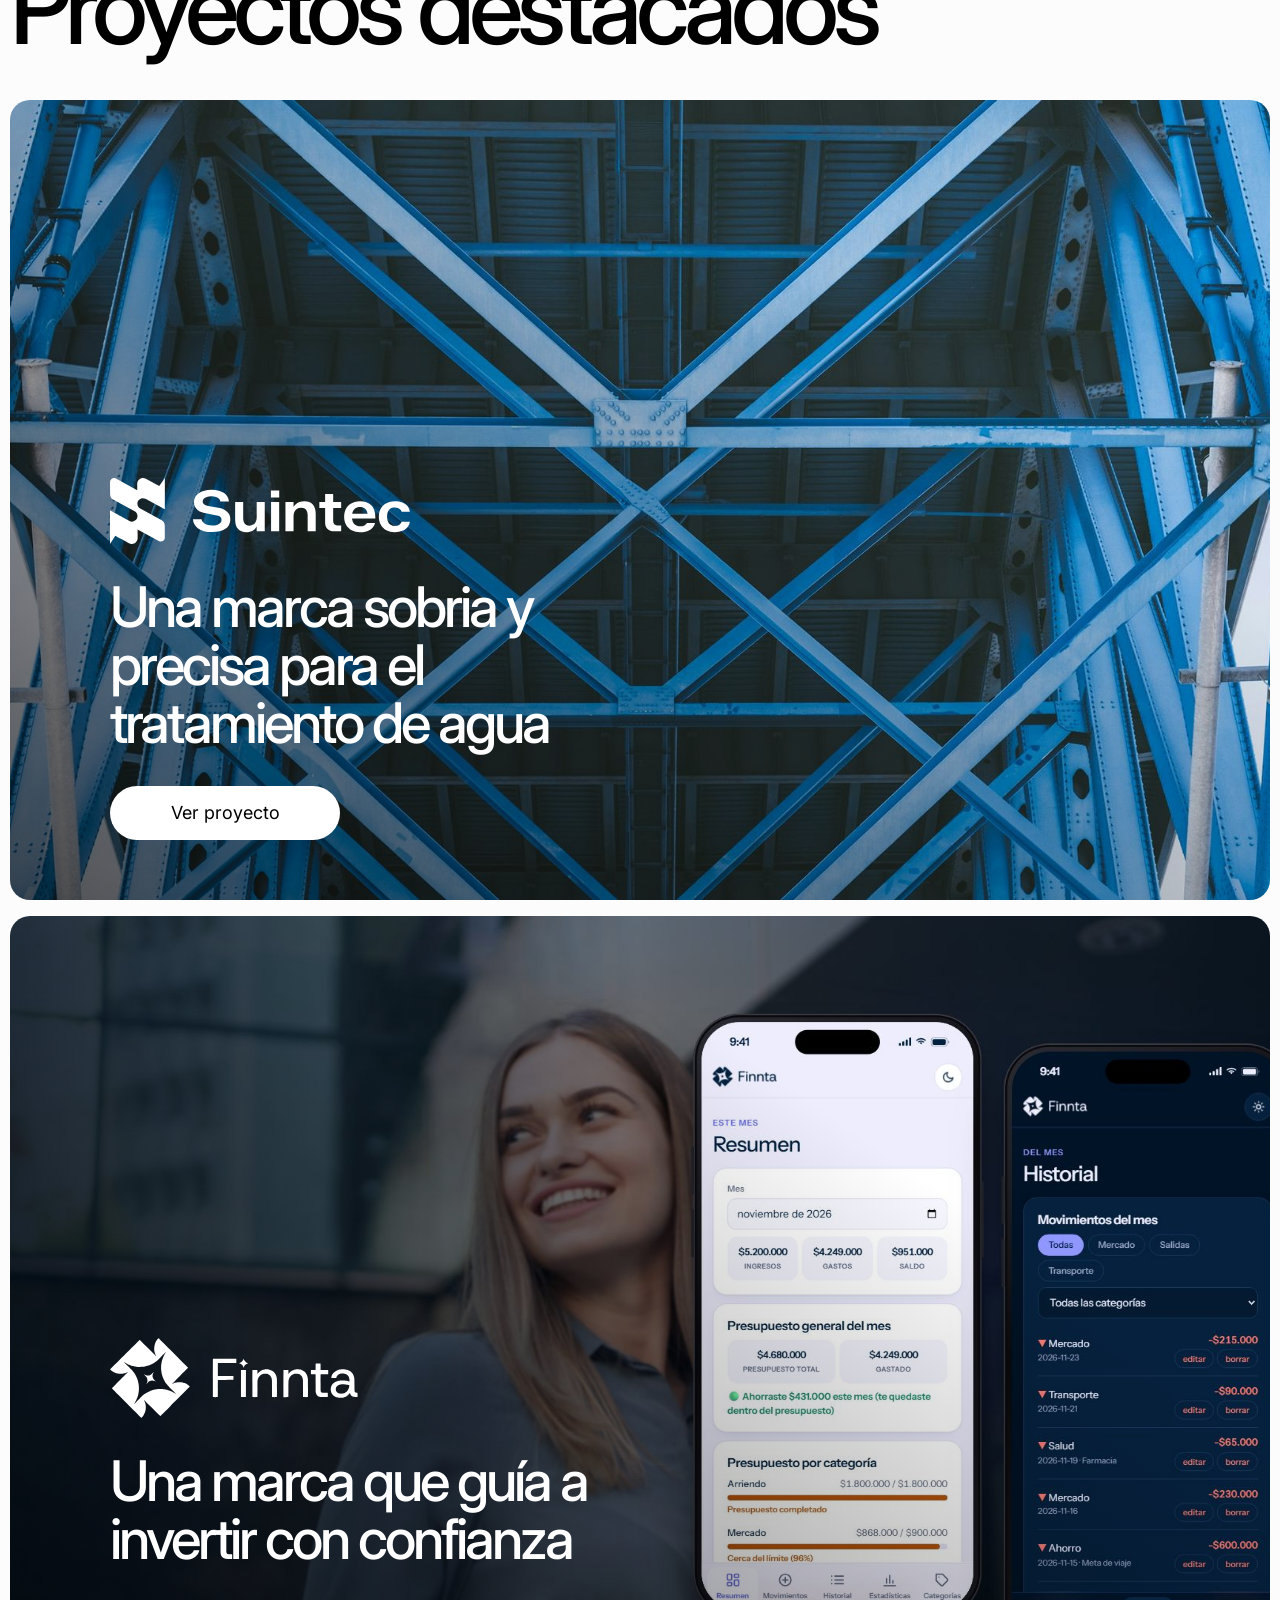
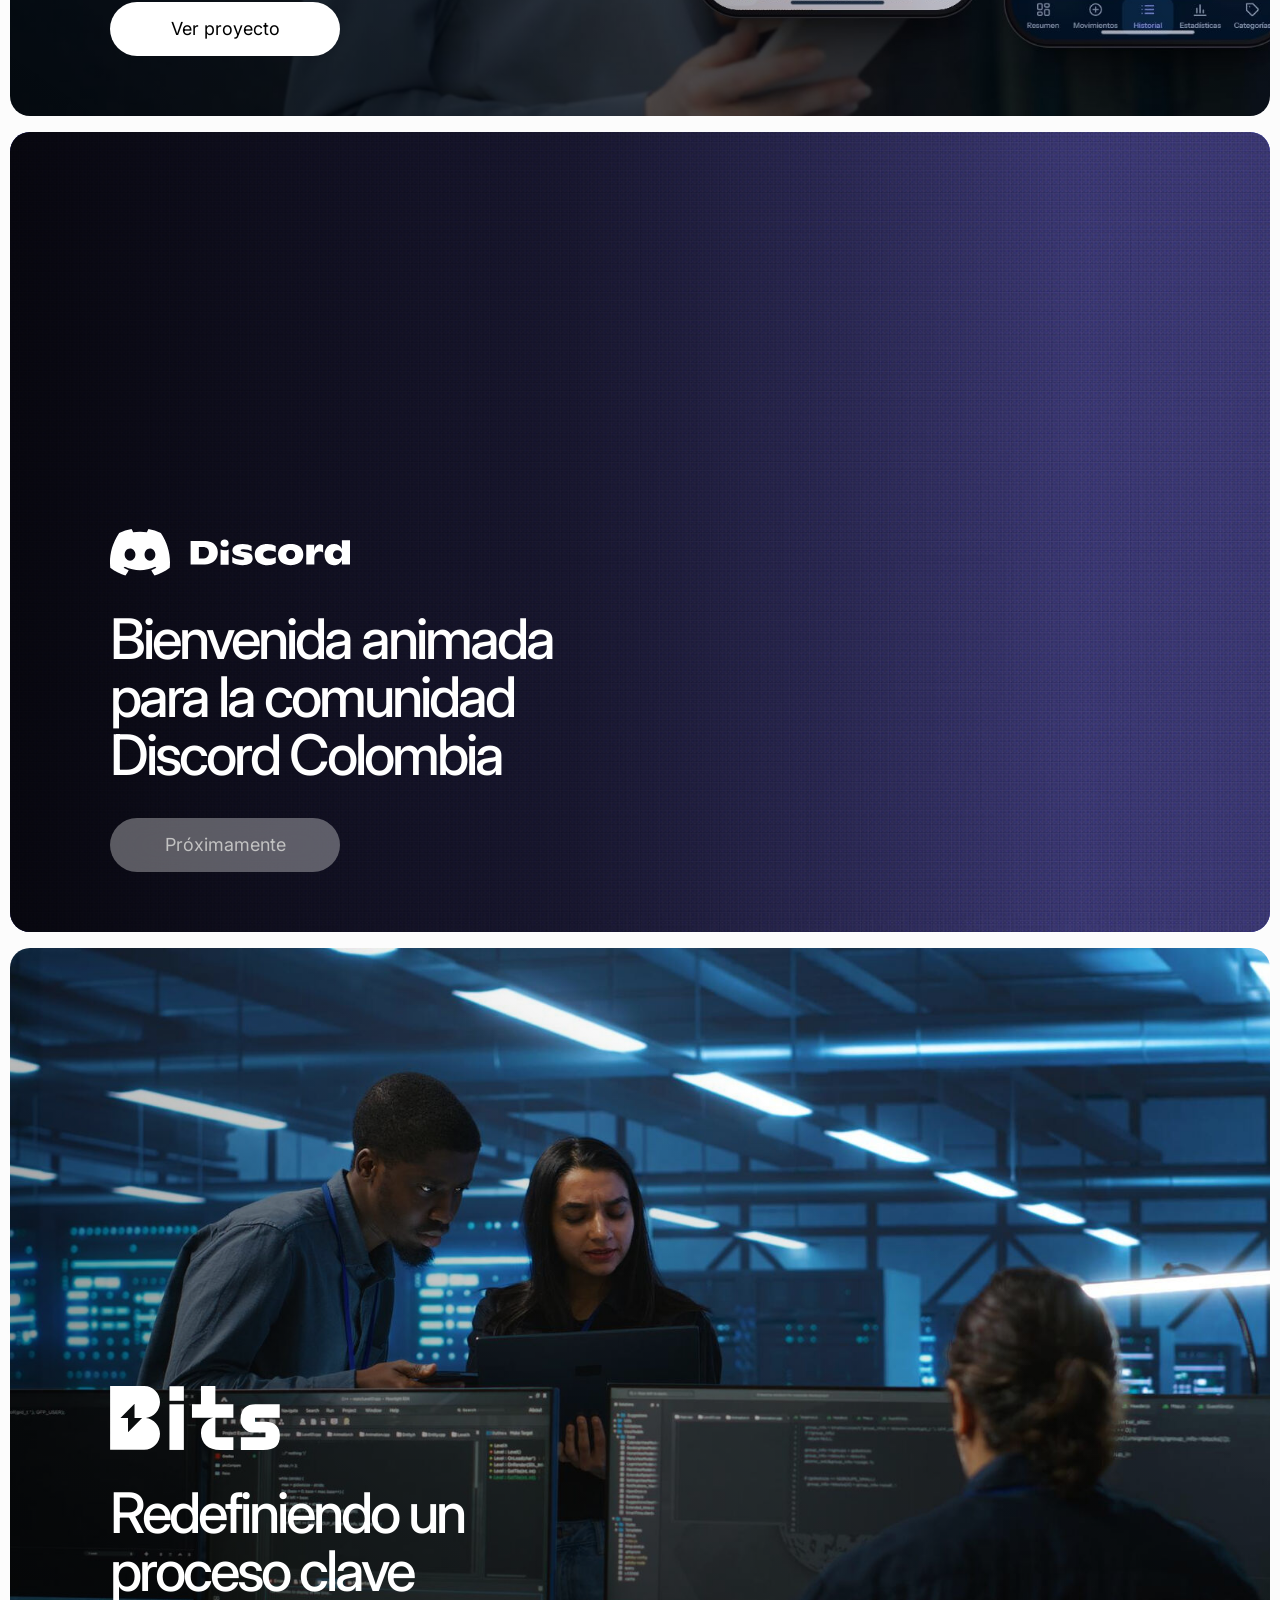
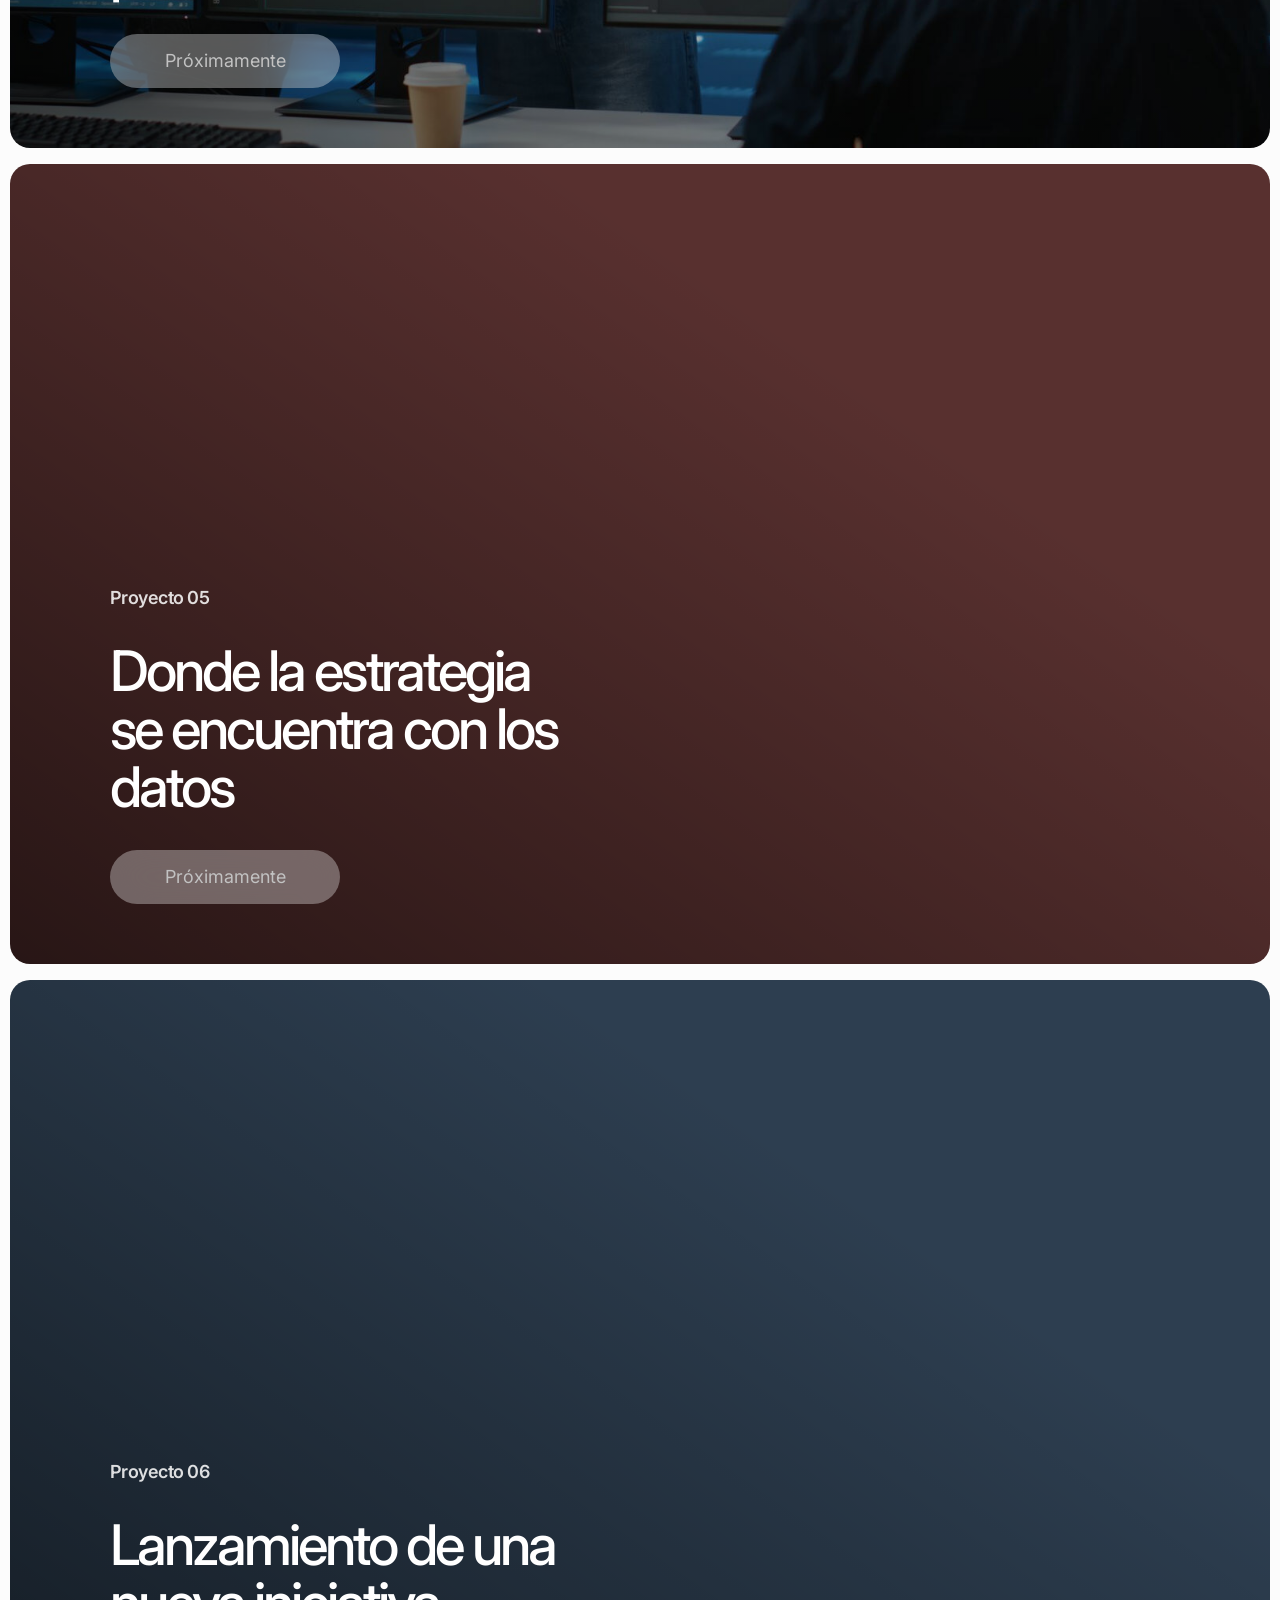
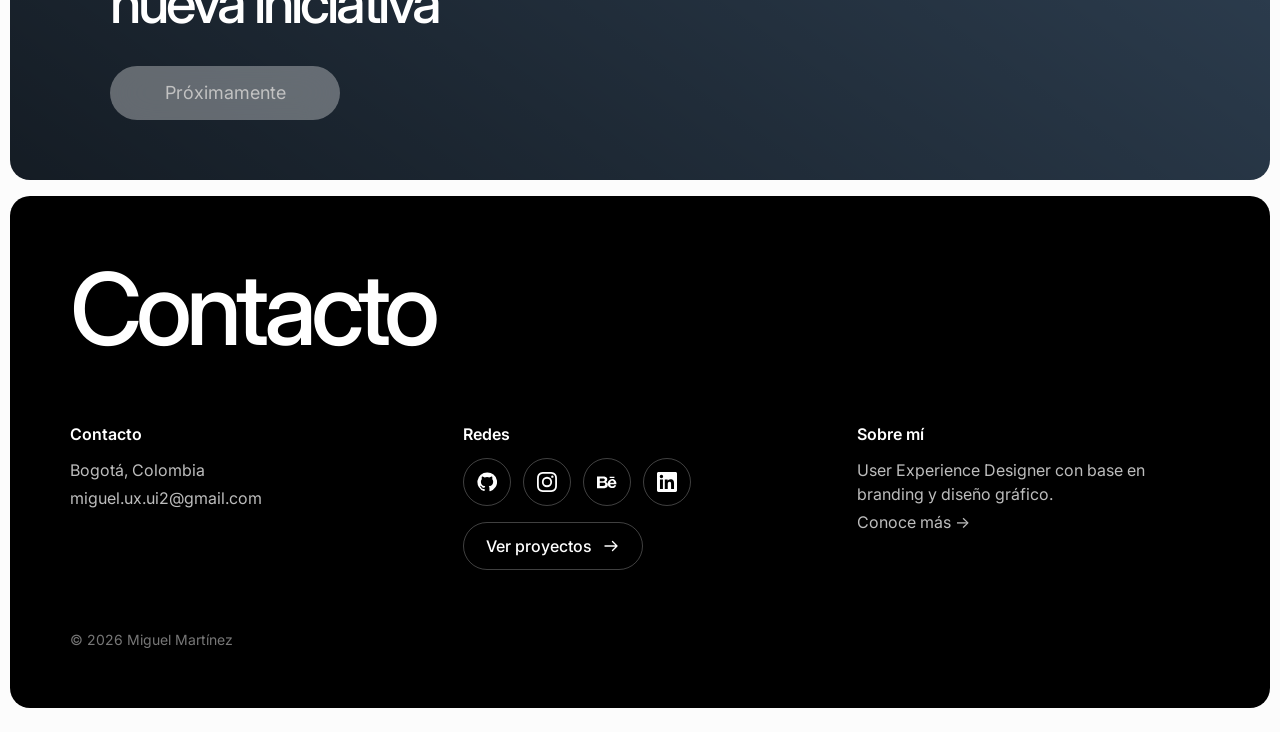
==== commit dd019b1c: "Header: logotipo orgánico vectorizado en lugar del monograma MM (versión clara en fondos oscuros); s" ====
--- a/index.html
+++ b/index.html
@@ -8,7 +8,7 @@
   <link rel="preconnect" href="https://fonts.googleapis.com" />
   <link rel="preconnect" href="https://fonts.gstatic.com" crossorigin />
   <link href="https://fonts.googleapis.com/css2?family=Inter:wght@300;400;500;600;700&display=swap" rel="stylesheet" />
-  <link rel="stylesheet" href="css/styles.css?v=28" />
+  <link rel="stylesheet" href="css/styles.css?v=29" />
   <link rel="icon" href="favicon.svg" type="image/svg+xml" />
   <link rel="icon" href="favicon-32.png" type="image/png" sizes="32x32" />
   <link rel="icon" href="favicon-16.png" type="image/png" sizes="16x16" />
@@ -28,7 +28,7 @@
   <!-- ===== Navegación ===== -->
   <header class="navbar">
     <a href="./" class="brand" aria-label="Inicio">
-      <svg class="brand-mark" viewBox="0 0 1206 553" aria-hidden="true" focusable="false"><polygon fill="currentColor" points="212,0 425,0 643,250 666,250 666,0 854,0 1206,405 1206,553 978,553 765,296 734,296 734,553 531,553 345,320 307,320 307,553 0,553 0,251 212,251"/></svg>
+      <svg class="brand-mark" viewBox="2 2 1261 905" aria-hidden="true" focusable="false"><path fill="currentColor" fill-rule="evenodd" d="M530 905C499 904 480 899 441 884C378 860 339 852 258 848C201 845 174 841 146 831C32 789 -22 665 17 537C45 447 109 367 226 279C386 159 623 40 757 14C828 -1 894 1 937 19C977 35 997 52 1035 102C1068 146 1080 156 1138 180C1165 190 1179 197 1191 206C1237 236 1261 283 1261 341C1262 401 1238 455 1173 548C1126 615 1057 683 992 726C948 756 900 779 831 806C816 811 799 818 794 820C756 834 692 861 652 878C616 894 585 903 560 905C554 905 548 905 547 905C546 905 538 905 530 905ZM579 848C598 844 617 838 655 823C686 810 724 796 772 780C839 756 869 744 908 725C973 693 1024 655 1077 600C1089 588 1089 588 1065 589C1030 590 1008 583 992 567C977 552 970 535 959 486C946 431 929 414 896 424C867 433 838 454 754 526C699 573 682 586 665 594C633 610 610 596 610 560C610 545 613 533 630 487C657 417 666 379 666 343C667 289 641 254 605 259C573 263 542 289 475 364C428 416 389 469 333 556C318 578 292 620 251 690C197 779 198 777 203 781C210 788 240 793 316 801C390 809 426 816 474 833C501 842 512 846 532 849C538 850 571 849 579 848ZM150 745C153 742 182 697 216 643C323 474 404 366 488 280C559 206 619 184 671 211C723 237 750 299 740 367C736 391 731 409 716 453C706 483 705 490 707 490C710 490 731 473 772 437C852 369 888 349 929 351C979 354 1010 387 1027 457C1039 507 1043 515 1055 526C1087 554 1139 522 1168 455C1195 395 1199 348 1183 300C1170 259 1149 241 1094 220C1036 198 1022 187 988 137C955 87 931 69 887 60C802 42 657 84 490 173C368 238 280 296 206 360C131 424 83 498 68 571C64 588 64 623 68 640C72 661 81 683 92 701C112 732 141 754 150 745Z"/></svg>
       <span class="brand-name">
         <span class="brand-role">Diseñador</span>
         <span class="brand-title">Miguel Martínez</span>
--- a/css/styles.css
+++ b/css/styles.css
@@ -46,10 +46,10 @@
 
 .brand-mark {
   display: block;
-  width: 63px;
-  height: 29px; /* alto de la mayúscula de "Diseñador" a la línea base de "Miguel Martínez" */
+  width: 56px;
+  height: 40px; /* logotipo orgánico (proporción 1261 × 905) */
   flex: none;
-  color: #021232;
+  color: #000;
 }
 
 .brand-name { display: flex; flex-direction: column; gap: 2px; }
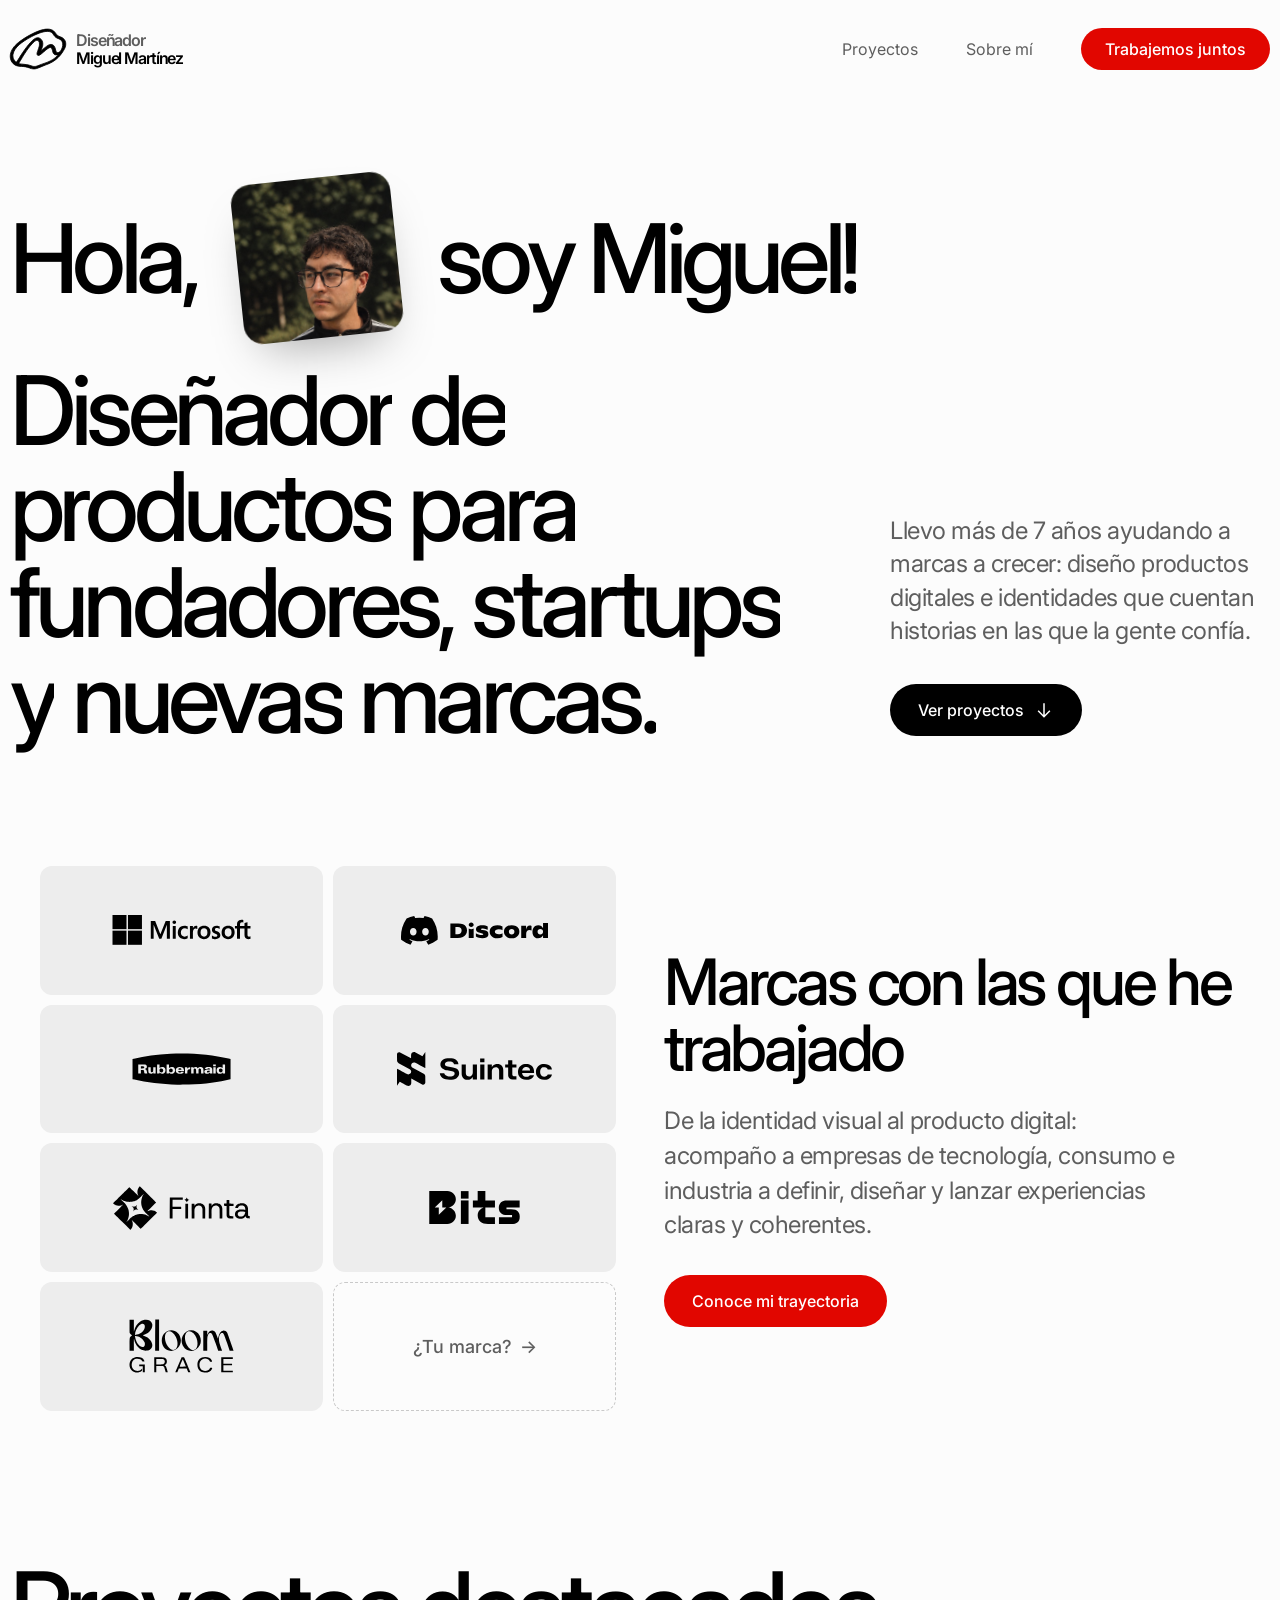
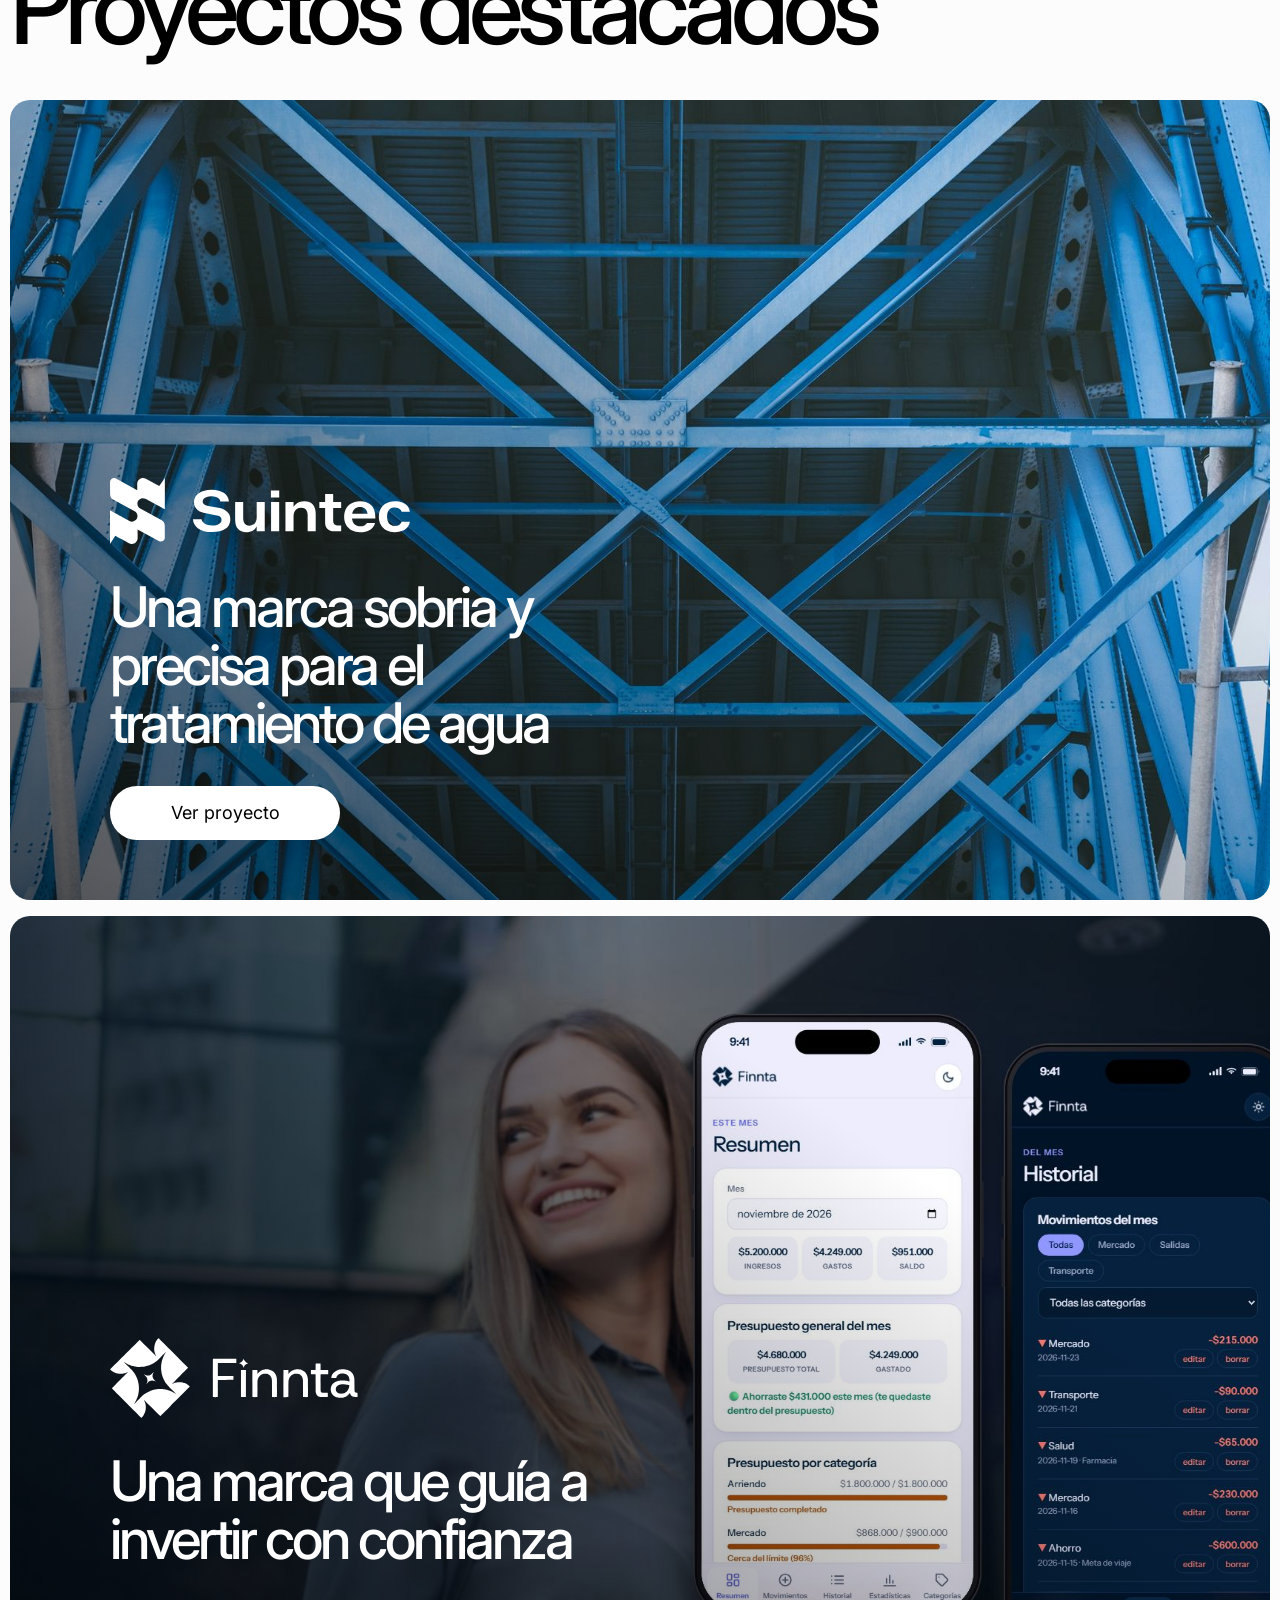
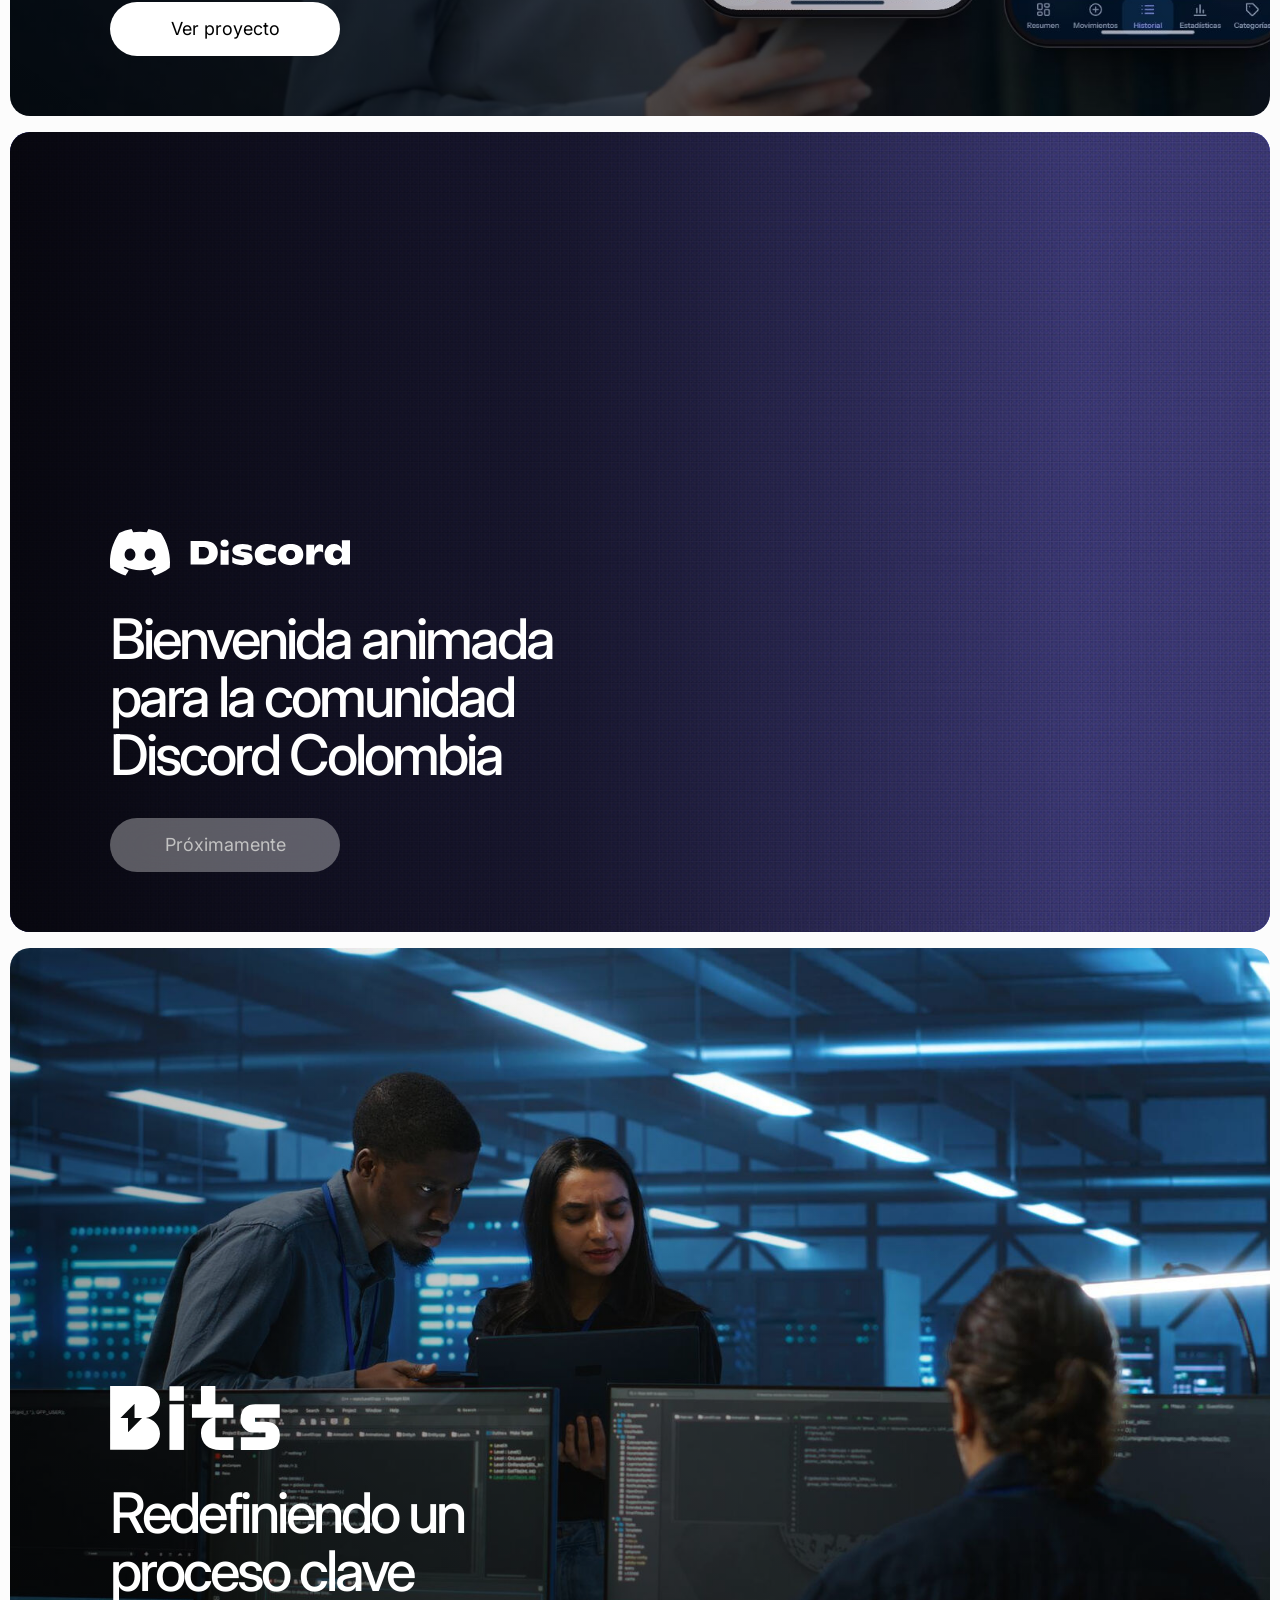
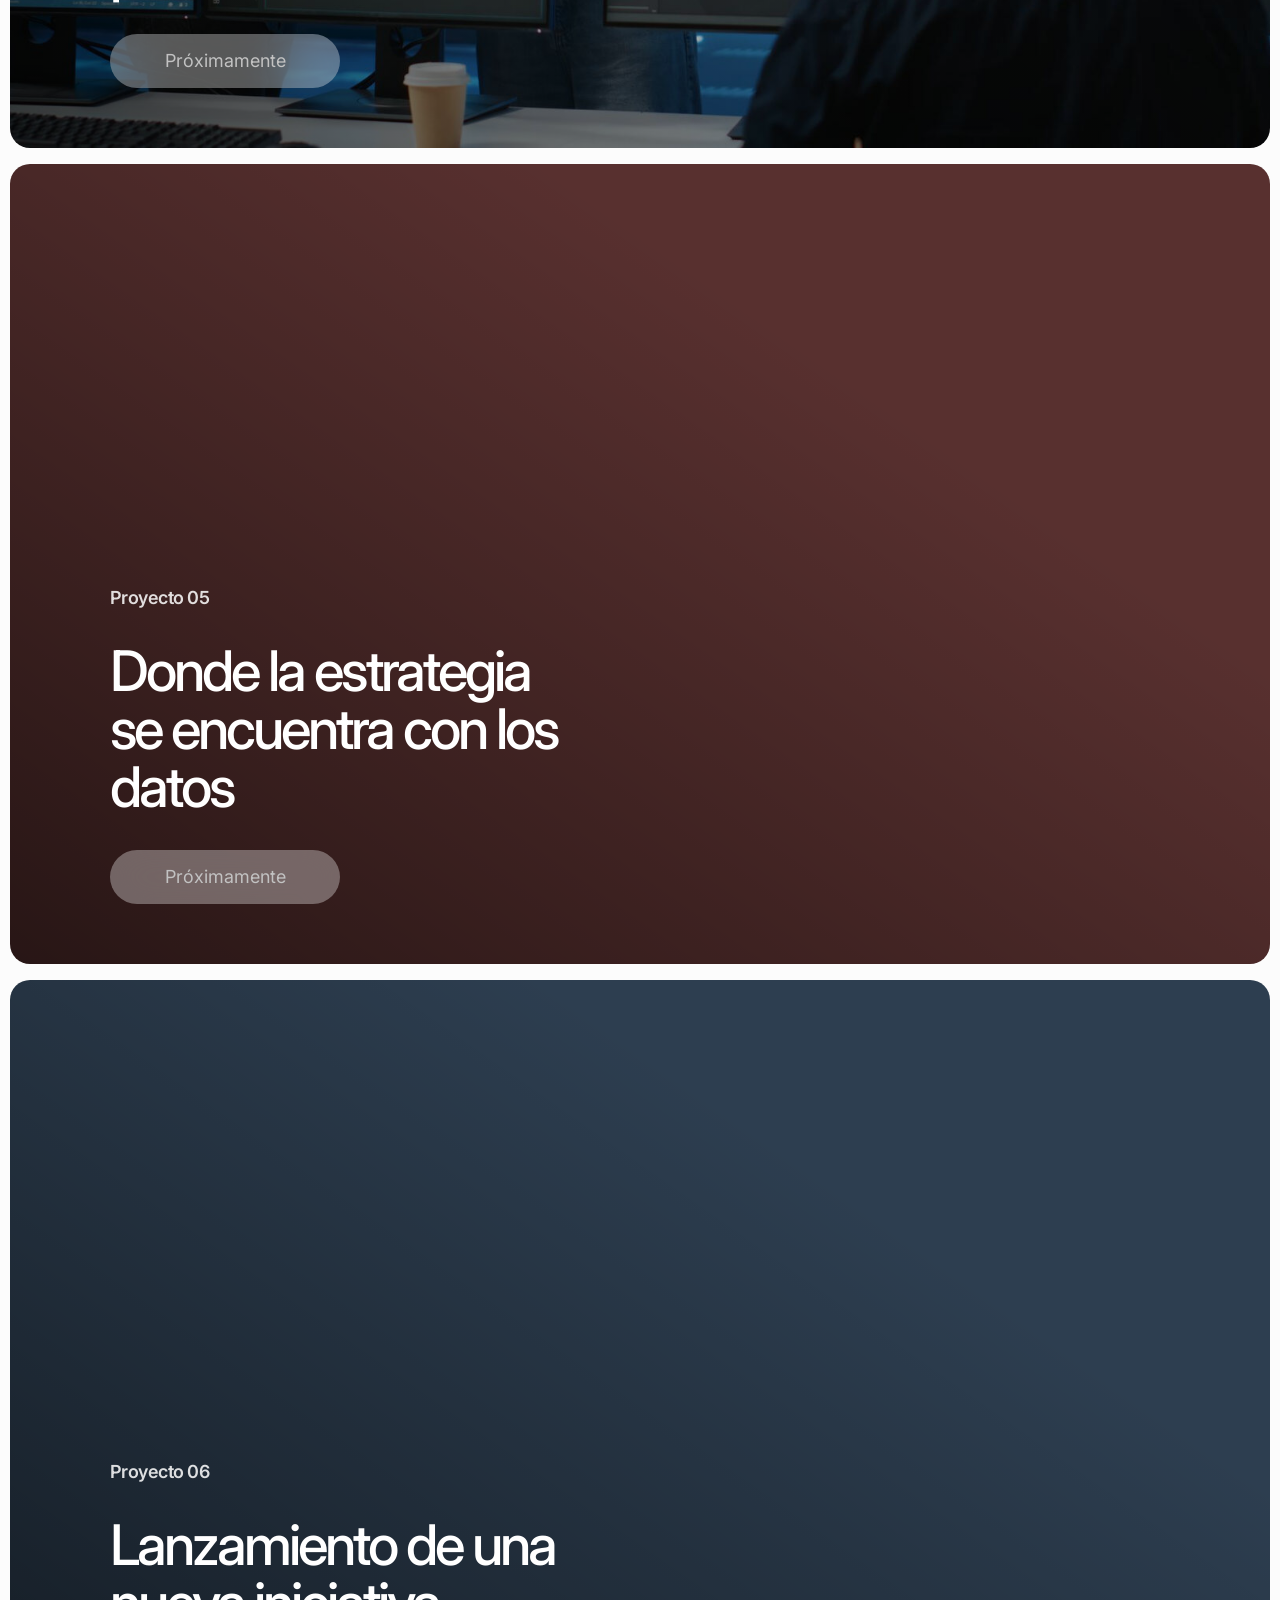
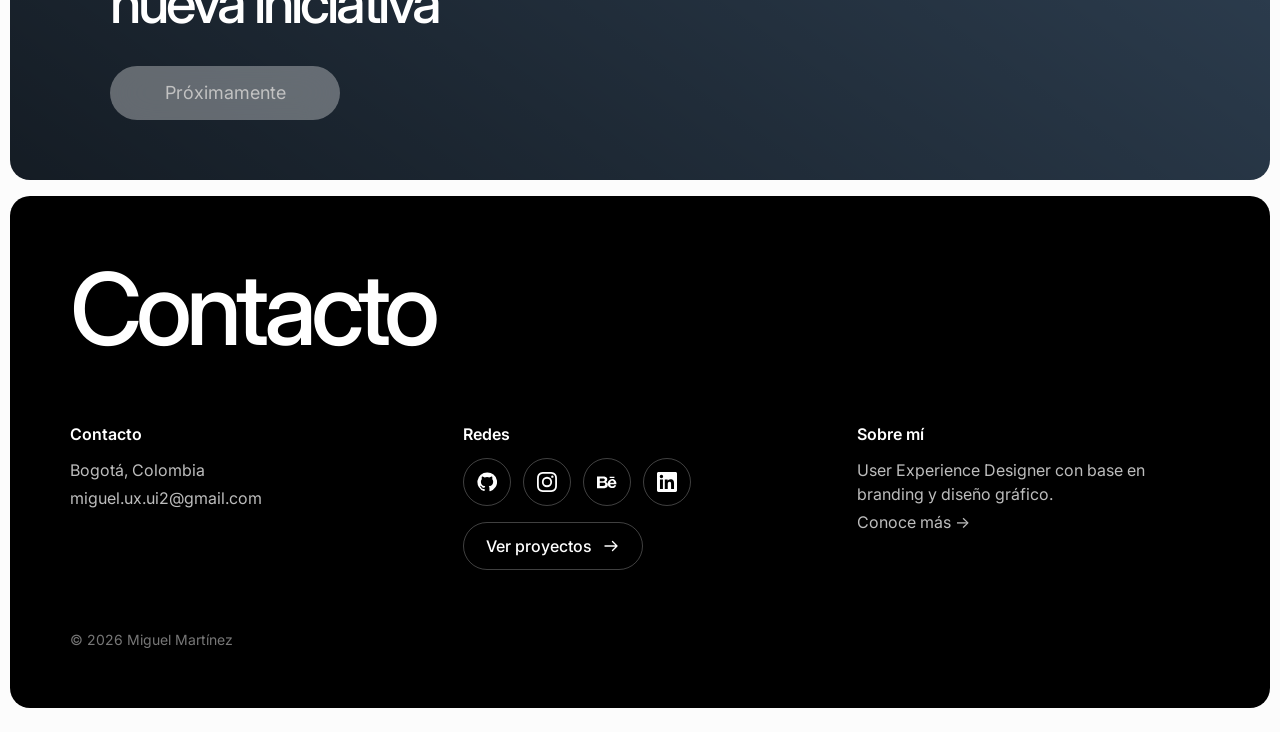
==== commit 37ee0601: "Logo del header con el mismo color y peso que el nombre; favicon con el logotipo orgánico (SVG claro" ====
--- a/index.html
+++ b/index.html
@@ -8,10 +8,11 @@
   <link rel="preconnect" href="https://fonts.googleapis.com" />
   <link rel="preconnect" href="https://fonts.gstatic.com" crossorigin />
   <link href="https://fonts.googleapis.com/css2?family=Inter:wght@300;400;500;600;700&display=swap" rel="stylesheet" />
-  <link rel="stylesheet" href="css/styles.css?v=29" />
-  <link rel="icon" href="favicon.svg" type="image/svg+xml" />
+  <link rel="stylesheet" href="css/styles.css?v=30" />
+  <link rel="icon" href="favicon.svg?v=2" type="image/svg+xml" />
   <link rel="icon" href="favicon-32.png" type="image/png" sizes="32x32" />
   <link rel="icon" href="favicon-16.png" type="image/png" sizes="16x16" />
+  <link rel="icon" href="favicon-192.png" type="image/png" sizes="192x192" />
   <link rel="apple-touch-icon" href="apple-touch-icon.png" />
   <script>
     /* Animación de entrada del hero: solo en la primera visita */
@@ -28,7 +29,7 @@
   <!-- ===== Navegación ===== -->
   <header class="navbar">
     <a href="./" class="brand" aria-label="Inicio">
-      <svg class="brand-mark" viewBox="2 2 1261 905" aria-hidden="true" focusable="false"><path fill="currentColor" fill-rule="evenodd" d="M530 905C499 904 480 899 441 884C378 860 339 852 258 848C201 845 174 841 146 831C32 789 -22 665 17 537C45 447 109 367 226 279C386 159 623 40 757 14C828 -1 894 1 937 19C977 35 997 52 1035 102C1068 146 1080 156 1138 180C1165 190 1179 197 1191 206C1237 236 1261 283 1261 341C1262 401 1238 455 1173 548C1126 615 1057 683 992 726C948 756 900 779 831 806C816 811 799 818 794 820C756 834 692 861 652 878C616 894 585 903 560 905C554 905 548 905 547 905C546 905 538 905 530 905ZM579 848C598 844 617 838 655 823C686 810 724 796 772 780C839 756 869 744 908 725C973 693 1024 655 1077 600C1089 588 1089 588 1065 589C1030 590 1008 583 992 567C977 552 970 535 959 486C946 431 929 414 896 424C867 433 838 454 754 526C699 573 682 586 665 594C633 610 610 596 610 560C610 545 613 533 630 487C657 417 666 379 666 343C667 289 641 254 605 259C573 263 542 289 475 364C428 416 389 469 333 556C318 578 292 620 251 690C197 779 198 777 203 781C210 788 240 793 316 801C390 809 426 816 474 833C501 842 512 846 532 849C538 850 571 849 579 848ZM150 745C153 742 182 697 216 643C323 474 404 366 488 280C559 206 619 184 671 211C723 237 750 299 740 367C736 391 731 409 716 453C706 483 705 490 707 490C710 490 731 473 772 437C852 369 888 349 929 351C979 354 1010 387 1027 457C1039 507 1043 515 1055 526C1087 554 1139 522 1168 455C1195 395 1199 348 1183 300C1170 259 1149 241 1094 220C1036 198 1022 187 988 137C955 87 931 69 887 60C802 42 657 84 490 173C368 238 280 296 206 360C131 424 83 498 68 571C64 588 64 623 68 640C72 661 81 683 92 701C112 732 141 754 150 745Z"/></svg>
+      <svg class="brand-mark" viewBox="2 2 1261 905" aria-hidden="true" focusable="false"><path fill="currentColor" stroke="currentColor" stroke-width="18" stroke-linejoin="round" fill-rule="evenodd" d="M530 905C499 904 480 899 441 884C378 860 339 852 258 848C201 845 174 841 146 831C32 789 -22 665 17 537C45 447 109 367 226 279C386 159 623 40 757 14C828 -1 894 1 937 19C977 35 997 52 1035 102C1068 146 1080 156 1138 180C1165 190 1179 197 1191 206C1237 236 1261 283 1261 341C1262 401 1238 455 1173 548C1126 615 1057 683 992 726C948 756 900 779 831 806C816 811 799 818 794 820C756 834 692 861 652 878C616 894 585 903 560 905C554 905 548 905 547 905C546 905 538 905 530 905ZM579 848C598 844 617 838 655 823C686 810 724 796 772 780C839 756 869 744 908 725C973 693 1024 655 1077 600C1089 588 1089 588 1065 589C1030 590 1008 583 992 567C977 552 970 535 959 486C946 431 929 414 896 424C867 433 838 454 754 526C699 573 682 586 665 594C633 610 610 596 610 560C610 545 613 533 630 487C657 417 666 379 666 343C667 289 641 254 605 259C573 263 542 289 475 364C428 416 389 469 333 556C318 578 292 620 251 690C197 779 198 777 203 781C210 788 240 793 316 801C390 809 426 816 474 833C501 842 512 846 532 849C538 850 571 849 579 848ZM150 745C153 742 182 697 216 643C323 474 404 366 488 280C559 206 619 184 671 211C723 237 750 299 740 367C736 391 731 409 716 453C706 483 705 490 707 490C710 490 731 473 772 437C852 369 888 349 929 351C979 354 1010 387 1027 457C1039 507 1043 515 1055 526C1087 554 1139 522 1168 455C1195 395 1199 348 1183 300C1170 259 1149 241 1094 220C1036 198 1022 187 988 137C955 87 931 69 887 60C802 42 657 84 490 173C368 238 280 296 206 360C131 424 83 498 68 571C64 588 64 623 68 640C72 661 81 683 92 701C112 732 141 754 150 745Z"/></svg>
       <span class="brand-name">
         <span class="brand-role">Diseñador</span>
         <span class="brand-title">Miguel Martínez</span>
--- a/css/styles.css
+++ b/css/styles.css
@@ -49,7 +49,8 @@
   width: 56px;
   height: 40px; /* logotipo orgánico (proporción 1261 × 905) */
   flex: none;
-  color: #000;
+  overflow: visible;
+  color: #000; /* mismo color que "Miguel Martínez" */
 }
 
 .brand-name { display: flex; flex-direction: column; gap: 2px; }
@@ -399,7 +400,7 @@
 
 /* ===== Tema oscuro (Sobre mí) ===== */
 body.dark { background: #000; color: #fff; }
-body.dark .brand-mark { color: #fff; }
+body.dark .brand-mark, body.dark .brand-title { color: #fff; }
 body.dark .brand-role { color: #8a8a8a; }
 body.dark .brand-title { color: #fff; }
 body.dark .nav-link { color: #9a9a9a; }
